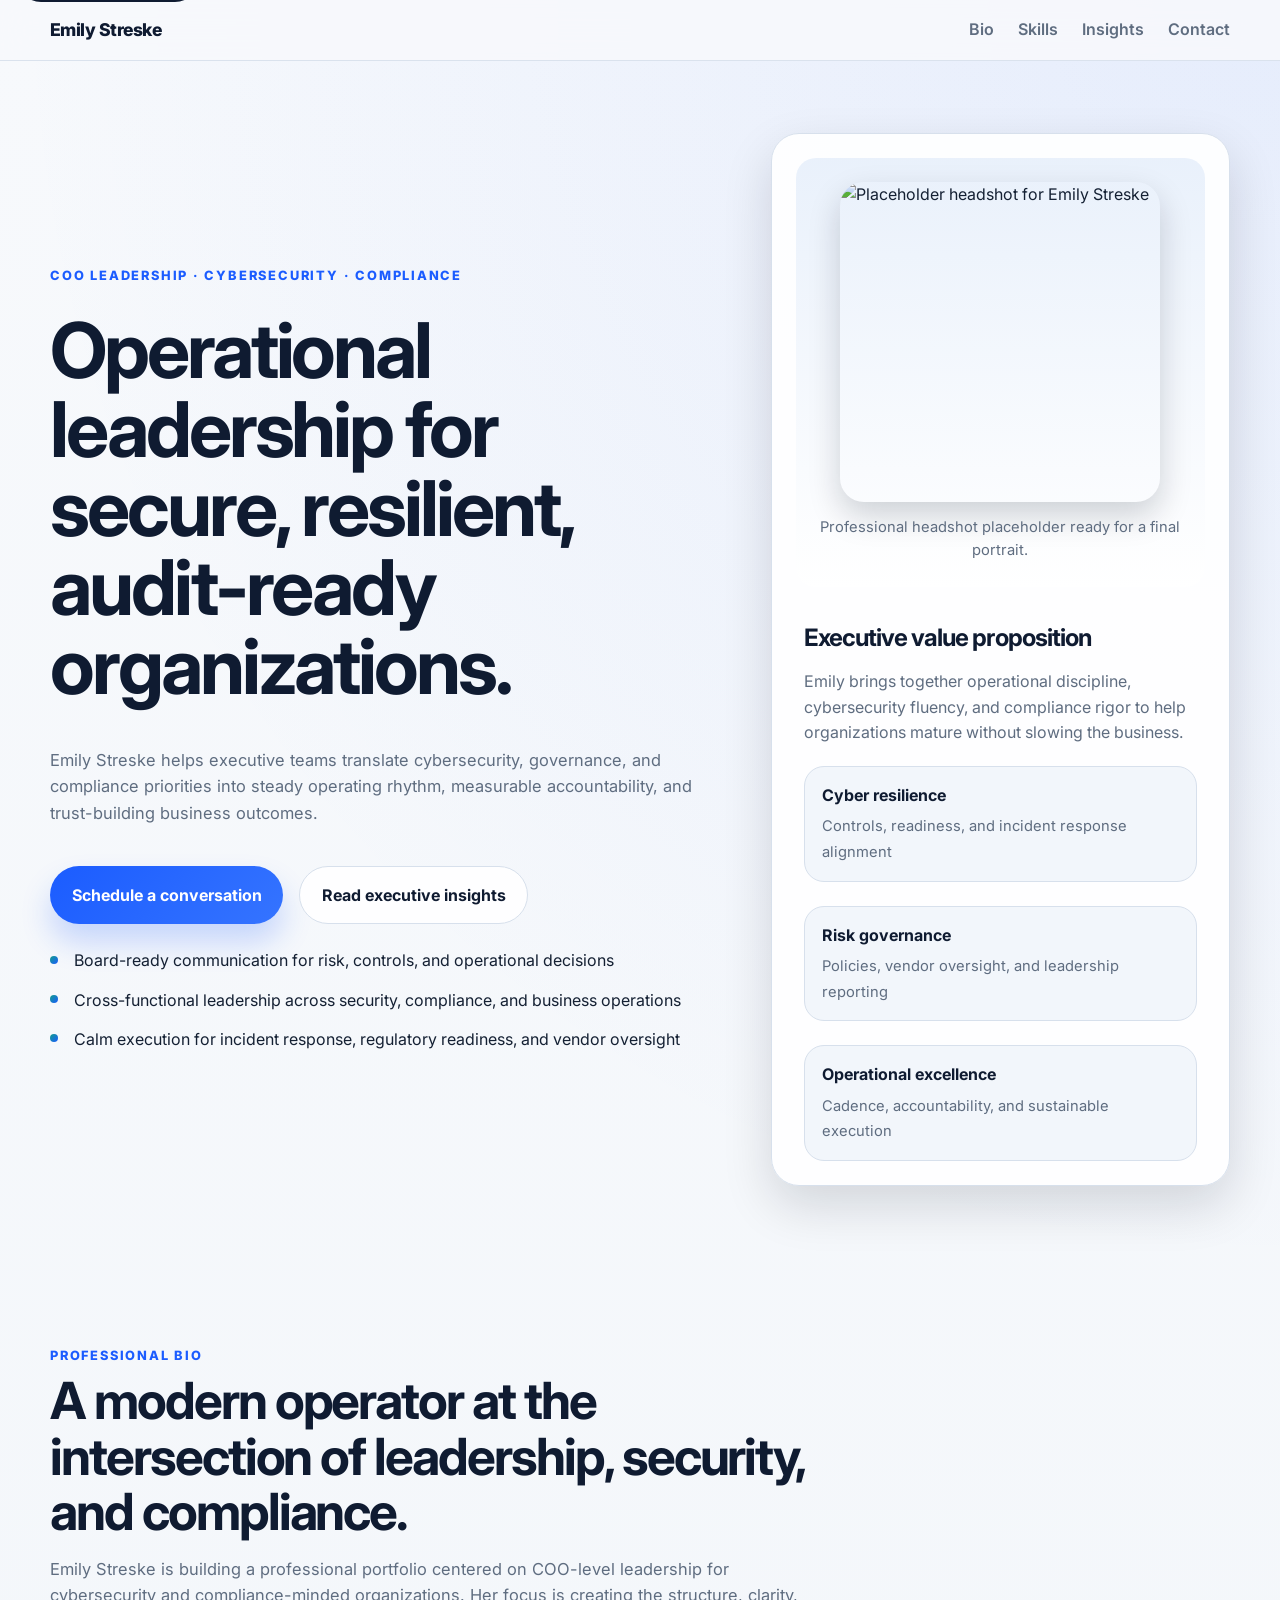
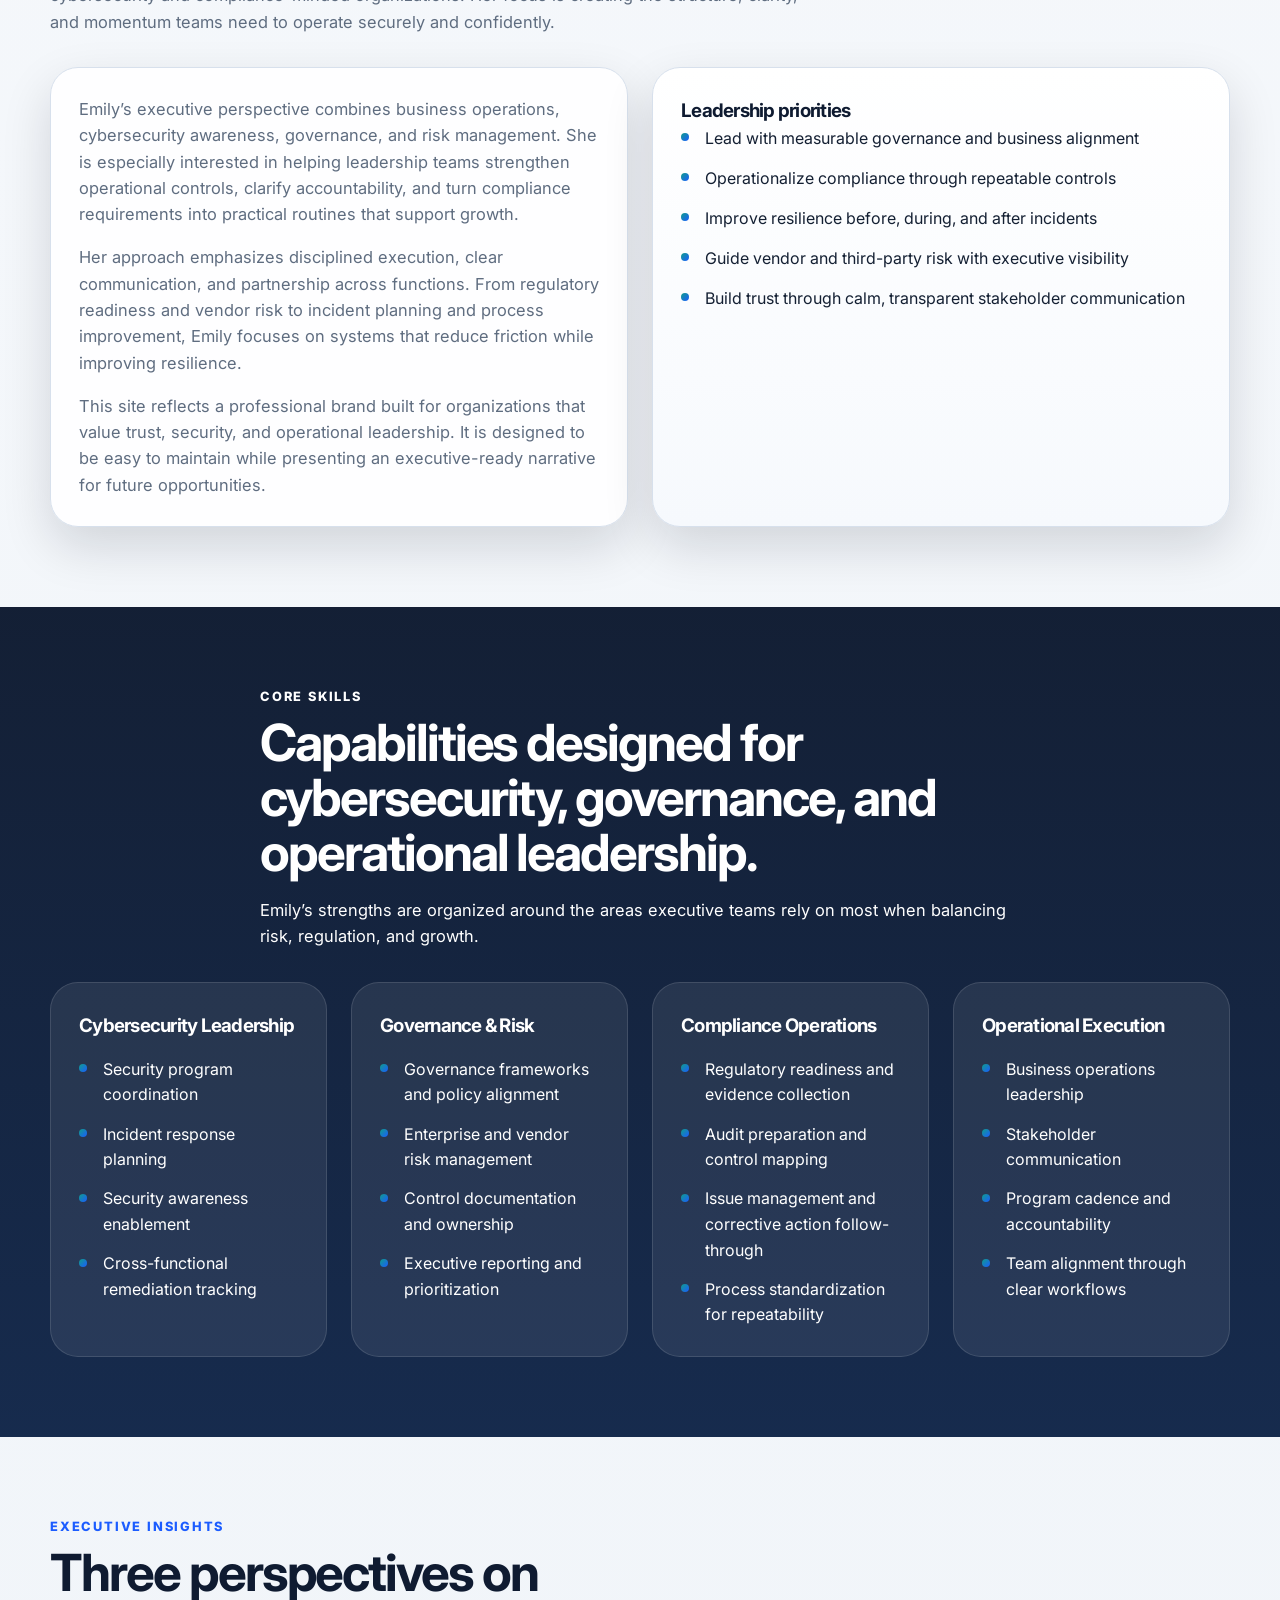
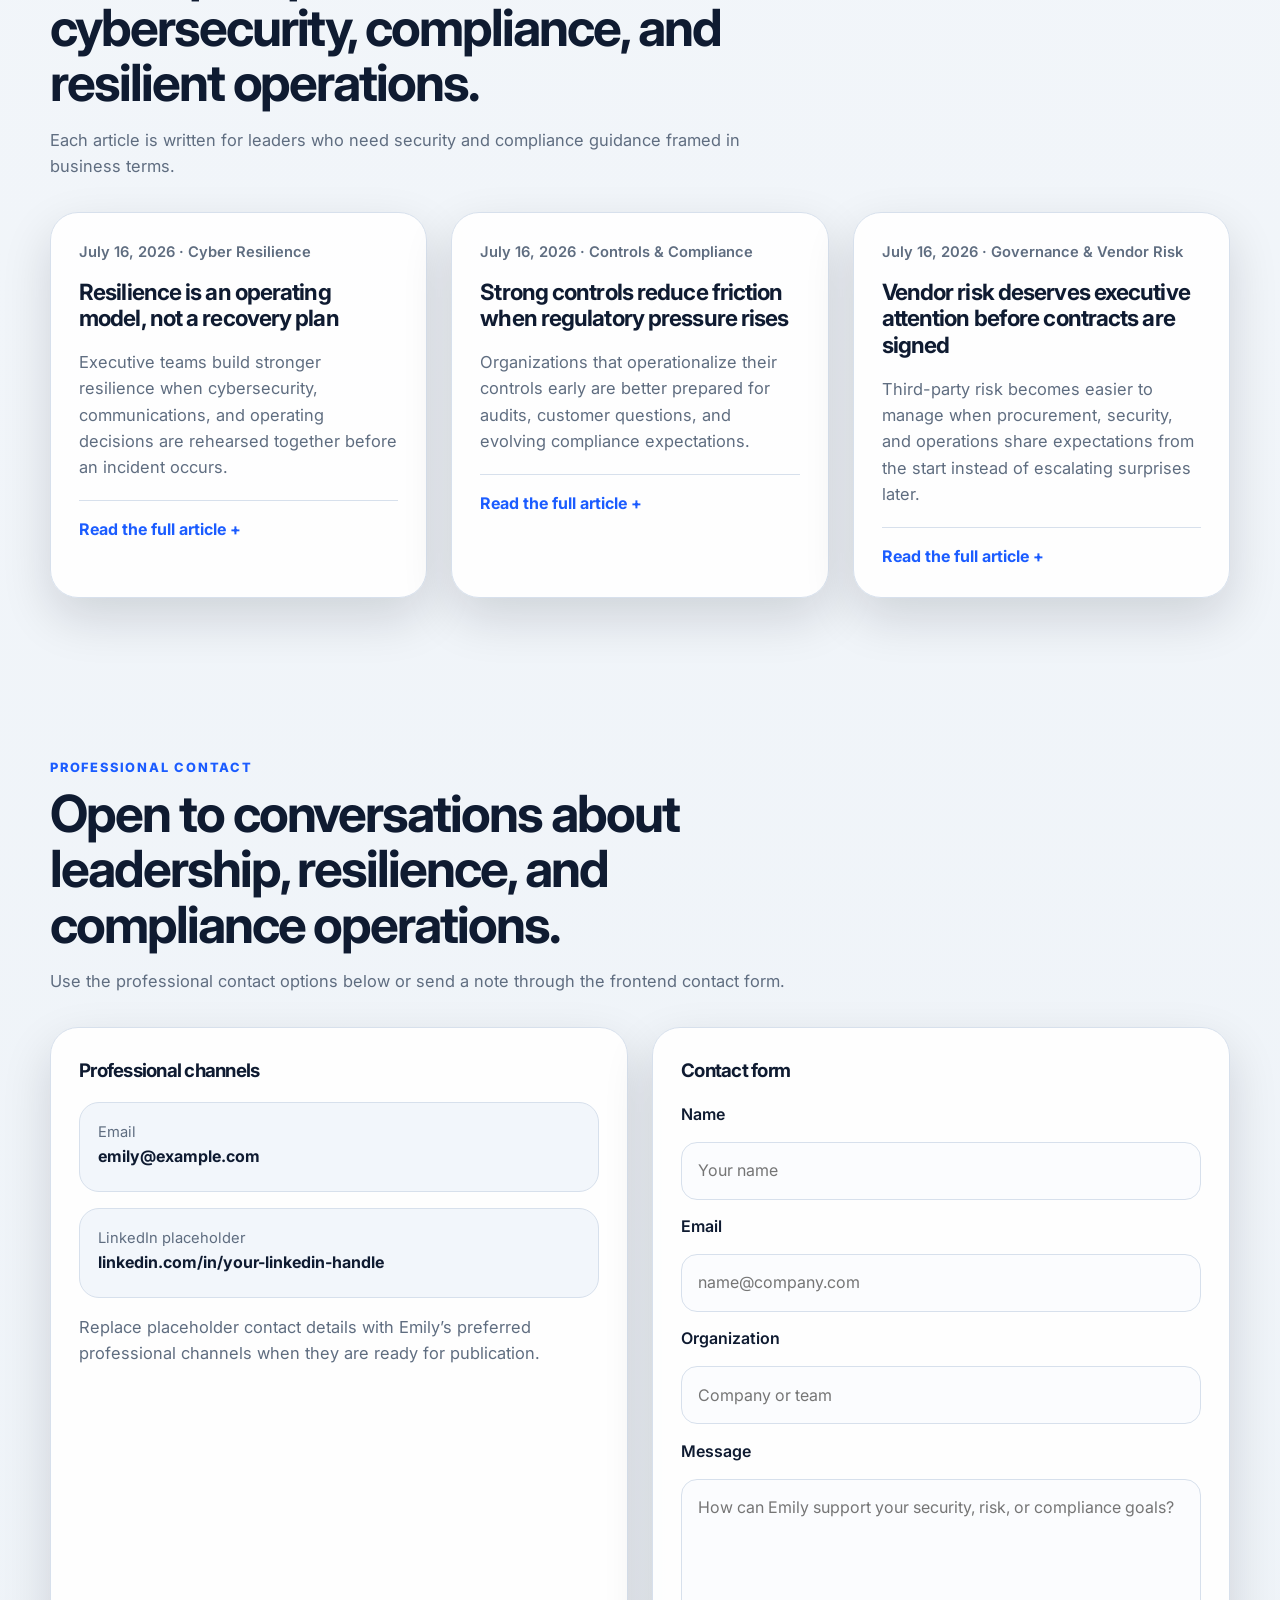
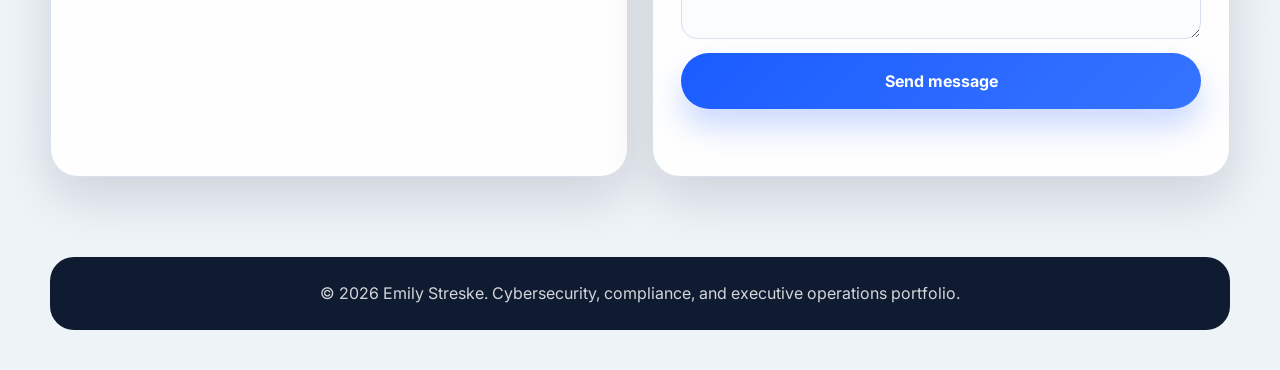
==== index.html @ 119cb60f "fix: clarify frontend-only contact form action" ====
<!DOCTYPE html>
<html lang="en">
<head>
  <meta charset="UTF-8" />
  <meta name="viewport" content="width=device-width, initial-scale=1.0" />
  <title>Emily Streske | COO Cybersecurity & Compliance Portfolio</title>
  <meta
    name="description"
    content="Professional portfolio for Emily Streske, a cybersecurity and compliance operations leader focused on governance, risk, resilience, and executive execution."
  />
  <link rel="preconnect" href="https://fonts.googleapis.com" />
  <link rel="preconnect" href="https://fonts.gstatic.com" crossorigin />
  <link
    href="https://fonts.googleapis.com/css2?family=Inter:wght@400;500;600;700;800&display=swap"
    rel="stylesheet"
  />
  <link rel="stylesheet" href="styles.css" />
</head>
<body>
  <a class="skip-link" href="#main-content">Skip to main content</a>

  <header class="site-header">
    <nav class="navbar" aria-label="Primary">
      <a class="logo" href="#home">Emily Streske</a>

      <button
        class="menu-toggle"
        id="menuToggle"
        type="button"
        aria-expanded="false"
        aria-controls="navLinks"
        aria-label="Open navigation menu"
      >
        <span></span>
        <span></span>
        <span></span>
      </button>

      <ul class="nav-links" id="navLinks">
        <li><a href="#about">Bio</a></li>
        <li><a href="#skills">Skills</a></li>
        <li><a href="#blog">Insights</a></li>
        <li><a href="#contact">Contact</a></li>
      </ul>
    </nav>
  </header>

  <main id="main-content">
    <section class="hero section" id="home">
      <div class="hero-copy">
        <p class="eyebrow">COO Leadership · Cybersecurity · Compliance</p>
        <h1>Operational leadership for secure, resilient, audit-ready organizations.</h1>
        <p class="hero-text">
          Emily Streske helps executive teams translate cybersecurity, governance, and compliance
          priorities into steady operating rhythm, measurable accountability, and trust-building
          business outcomes.
        </p>

        <div class="hero-actions">
          <a class="btn primary" href="#contact">Schedule a conversation</a>
          <a class="btn secondary" href="#blog">Read executive insights</a>
        </div>

        <ul class="hero-points" aria-label="Executive focus areas">
          <li>Board-ready communication for risk, controls, and operational decisions</li>
          <li>Cross-functional leadership across security, compliance, and business operations</li>
          <li>Calm execution for incident response, regulatory readiness, and vendor oversight</li>
        </ul>
      </div>

      <aside class="hero-panel" aria-label="Executive profile">
        <div class="headshot-shell">
          <img
            class="headshot-image"
            src="assets/emily-headshot-placeholder.svg"
            alt="Placeholder headshot for Emily Streske"
            width="320"
            height="320"
          />
          <div
            class="headshot-fallback"
            role="img"
            aria-label="Placeholder headshot fallback for Emily Streske"
            hidden
          >
            <span>ES</span>
          </div>
          <p class="image-caption">Professional headshot placeholder ready for a final portrait.</p>
        </div>

        <div class="executive-card">
          <h2>Executive value proposition</h2>
          <p>
            Emily brings together operational discipline, cybersecurity fluency, and compliance
            rigor to help organizations mature without slowing the business.
          </p>
          <div class="metric-grid">
            <div class="metric-card">
              <strong>Cyber resilience</strong>
              <span>Controls, readiness, and incident response alignment</span>
            </div>
            <div class="metric-card">
              <strong>Risk governance</strong>
              <span>Policies, vendor oversight, and leadership reporting</span>
            </div>
            <div class="metric-card">
              <strong>Operational excellence</strong>
              <span>Cadence, accountability, and sustainable execution</span>
            </div>
          </div>
        </div>
      </aside>
    </section>

    <section class="section" id="about">
      <div class="section-heading">
        <p class="eyebrow">Professional Bio</p>
        <h2>A modern operator at the intersection of leadership, security, and compliance.</h2>
        <p class="section-intro">
          Emily Streske is building a professional portfolio centered on COO-level leadership for
          cybersecurity and compliance-minded organizations. Her focus is creating the structure,
          clarity, and momentum teams need to operate securely and confidently.
        </p>
      </div>

      <div class="about-grid">
        <article class="content-card">
          <p>
            Emily’s executive perspective combines business operations, cybersecurity awareness,
            governance, and risk management. She is especially interested in helping leadership
            teams strengthen operational controls, clarify accountability, and turn compliance
            requirements into practical routines that support growth.
          </p>
          <p>
            Her approach emphasizes disciplined execution, clear communication, and partnership
            across functions. From regulatory readiness and vendor risk to incident planning and
            process improvement, Emily focuses on systems that reduce friction while improving
            resilience.
          </p>
          <p>
            This site reflects a professional brand built for organizations that value trust,
            security, and operational leadership. It is designed to be easy to maintain while
            presenting an executive-ready narrative for future opportunities.
          </p>
        </article>

        <aside class="content-card emphasis-card">
          <h3>Leadership priorities</h3>
          <ul class="check-list">
            <li>Lead with measurable governance and business alignment</li>
            <li>Operationalize compliance through repeatable controls</li>
            <li>Improve resilience before, during, and after incidents</li>
            <li>Guide vendor and third-party risk with executive visibility</li>
            <li>Build trust through calm, transparent stakeholder communication</li>
          </ul>
        </aside>
      </div>
    </section>

    <section class="section section-accent" id="skills">
      <div class="section-heading">
        <p class="eyebrow">Core Skills</p>
        <h2>Capabilities designed for cybersecurity, governance, and operational leadership.</h2>
        <p class="section-intro">
          Emily’s strengths are organized around the areas executive teams rely on most when
          balancing risk, regulation, and growth.
        </p>
      </div>

      <div class="skills-grid">
        <article class="skill-card">
          <h3>Cybersecurity Leadership</h3>
          <ul class="skill-list">
            <li>Security program coordination</li>
            <li>Incident response planning</li>
            <li>Security awareness enablement</li>
            <li>Cross-functional remediation tracking</li>
          </ul>
        </article>

        <article class="skill-card">
          <h3>Governance & Risk</h3>
          <ul class="skill-list">
            <li>Governance frameworks and policy alignment</li>
            <li>Enterprise and vendor risk management</li>
            <li>Control documentation and ownership</li>
            <li>Executive reporting and prioritization</li>
          </ul>
        </article>

        <article class="skill-card">
          <h3>Compliance Operations</h3>
          <ul class="skill-list">
            <li>Regulatory readiness and evidence collection</li>
            <li>Audit preparation and control mapping</li>
            <li>Issue management and corrective action follow-through</li>
            <li>Process standardization for repeatability</li>
          </ul>
        </article>

        <article class="skill-card">
          <h3>Operational Execution</h3>
          <ul class="skill-list">
            <li>Business operations leadership</li>
            <li>Stakeholder communication</li>
            <li>Program cadence and accountability</li>
            <li>Team alignment through clear workflows</li>
          </ul>
        </article>
      </div>
    </section>

    <section class="section" id="blog">
      <div class="section-heading">
        <p class="eyebrow">Executive Insights</p>
        <h2>Three perspectives on cybersecurity, compliance, and resilient operations.</h2>
        <p class="section-intro">
          Each article is written for leaders who need security and compliance guidance framed in
          business terms.
        </p>
      </div>

      <div class="blog-grid">
        <article class="blog-card">
          <p class="post-meta">July 16, 2026 · Cyber Resilience</p>
          <h3>Resilience is an operating model, not a recovery plan</h3>
          <p class="post-summary">
            Executive teams build stronger resilience when cybersecurity, communications, and
            operating decisions are rehearsed together before an incident occurs.
          </p>
          <details class="post-details">
            <summary>Read the full article</summary>
            <div class="post-body">
              <p>
                Many organizations still define resilience only by what happens after an event.
                In practice, resilience starts much earlier. It shows up in how teams escalate
                risk, document responsibilities, and decide which services matter most when time
                and attention are limited.
              </p>
              <p>
                A COO perspective is valuable because recovery is rarely just a technology issue.
                It touches customer commitments, leadership messaging, legal review, vendor
                dependencies, and the pace at which teams can make confident decisions. When those
                muscles are exercised in advance, organizations recover with less confusion.
              </p>
              <p>
                Mature resilience programs connect incident response planning with business
                continuity, tabletop exercises, and executive reporting. The result is a more
                stable organization that can protect trust even when circumstances change quickly.
              </p>
            </div>
          </details>
        </article>

        <article class="blog-card">
          <p class="post-meta">July 16, 2026 · Controls & Compliance</p>
          <h3>Strong controls reduce friction when regulatory pressure rises</h3>
          <p class="post-summary">
            Organizations that operationalize their controls early are better prepared for audits,
            customer questions, and evolving compliance expectations.
          </p>
          <details class="post-details">
            <summary>Read the full article</summary>
            <div class="post-body">
              <p>
                Compliance programs become expensive when they depend on last-minute evidence
                requests and manual follow-up. By contrast, well-run organizations define control
                owners, collection routines, and review cadence long before external scrutiny
                arrives.
              </p>
              <p>
                This matters because regulatory readiness is not just about passing an assessment.
                It is about showing that secure behavior is embedded in daily operations. When
                leaders can quickly explain how policies connect to real workflows, confidence goes
                up across customers, auditors, and internal teams.
              </p>
              <p>
                Effective control environments also create operational leverage. Teams spend less
                time chasing artifacts and more time improving the program, closing gaps, and
                aligning security work with business priorities.
              </p>
            </div>
          </details>
        </article>

        <article class="blog-card">
          <p class="post-meta">July 16, 2026 · Governance & Vendor Risk</p>
          <h3>Vendor risk deserves executive attention before contracts are signed</h3>
          <p class="post-summary">
            Third-party risk becomes easier to manage when procurement, security, and operations
            share expectations from the start instead of escalating surprises later.
          </p>
          <details class="post-details">
            <summary>Read the full article</summary>
            <div class="post-body">
              <p>
                Third-party relationships can accelerate growth, but they also extend an
                organization’s risk surface. Data handling, service resilience, privileged access,
                and compliance obligations all travel through vendor decisions that may seem purely
                commercial at first.
              </p>
              <p>
                Executive leaders can improve outcomes by building a lightweight but consistent
                intake process. Security review, contract expectations, and contingency planning
                should happen early enough to influence decisions rather than delay launches after
                the fact.
              </p>
              <p>
                When vendor governance is framed as business enablement, not bureaucracy, teams are
                more likely to adopt it. That creates fewer downstream surprises and stronger trust
                in the organization’s operating discipline.
              </p>
            </div>
          </details>
        </article>
      </div>
    </section>

    <section class="section" id="contact">
      <div class="section-heading">
        <p class="eyebrow">Professional Contact</p>
        <h2>Open to conversations about leadership, resilience, and compliance operations.</h2>
        <p class="section-intro">
          Use the professional contact options below or send a note through the frontend contact
          form.
        </p>
      </div>

      <div class="contact-grid">
        <article class="content-card contact-card">
          <h3>Professional channels</h3>
          <div class="contact-links">
            <a href="mailto:emily@example.com">
              <span>Email</span>
              <strong>emily@example.com</strong>
            </a>
            <a href="https://www.linkedin.com/" target="_blank" rel="noopener noreferrer">
              <span>LinkedIn placeholder</span>
              <strong>linkedin.com/in/your-linkedin-handle</strong>
            </a>
          </div>
          <p class="contact-note">
            Replace placeholder contact details with Emily’s preferred professional channels when
            they are ready for publication.
          </p>
        </article>

        <article class="content-card contact-card">
          <h3>Contact form</h3>
          <form class="contact-form" id="contactForm" action="" method="post">
            <label for="name">Name</label>
            <input id="name" name="name" type="text" autocomplete="name" placeholder="Your name" />

            <label for="email">Email</label>
            <input
              id="email"
              name="email"
              type="email"
              autocomplete="email"
              placeholder="name@company.com"
            />

            <label for="organization">Organization</label>
            <input
              id="organization"
              name="organization"
              type="text"
              autocomplete="organization"
              placeholder="Company or team"
            />

            <label for="message">Message</label>
            <textarea
              id="message"
              name="message"
              rows="5"
              placeholder="How can Emily support your security, risk, or compliance goals?"
            ></textarea>

            <button class="btn primary" type="submit">Send message</button>
            <p class="form-status" id="formStatus" role="status" aria-live="polite"></p>
          </form>
        </article>
      </div>
    </section>
  </main>

  <footer class="footer">
    <p>© 2026 Emily Streske. Cybersecurity, compliance, and executive operations portfolio.</p>
  </footer>

  <script src="script.js"></script>
</body>
</html>
---- styles.css ----
:root {
  --bg: #08111f;
  --bg-alt: #0f1b31;
  --surface: #ffffff;
  --surface-soft: #f2f6fb;
  --surface-accent: #e8f0fb;
  --text: #142033;
  --muted: #5f6d80;
  --heading: #0f1b31;
  --primary: #1b5cff;
  --primary-dark: #143fb3;
  --accent: #0f9d8b;
  --border: #d7e0ec;
  --shadow: 0 20px 50px rgba(8, 17, 31, 0.14);
  --radius-lg: 28px;
  --radius-md: 20px;
  --radius-sm: 14px;
  --max-width: 1180px;
}

* {
  box-sizing: border-box;
}

html {
  scroll-behavior: smooth;
}

body {
  margin: 0;
  font-family: 'Inter', Arial, sans-serif;
  color: var(--text);
  background:
    radial-gradient(circle at top right, rgba(27, 92, 255, 0.08), transparent 24%),
    linear-gradient(180deg, #f7f9fc 0%, #eef3f8 100%);
  line-height: 1.6;
}

img {
  display: block;
  max-width: 100%;
}

a {
  color: inherit;
  text-decoration: none;
}

button,
input,
textarea {
  font: inherit;
}

.skip-link {
  position: absolute;
  left: 1rem;
  top: -3rem;
  padding: 0.75rem 1rem;
  background: var(--heading);
  color: #fff;
  border-radius: 999px;
  z-index: 1000;
}

.skip-link:focus {
  top: 1rem;
}

.site-header {
  position: sticky;
  top: 0;
  z-index: 100;
  backdrop-filter: blur(16px);
  background: rgba(247, 249, 252, 0.88);
  border-bottom: 1px solid rgba(215, 224, 236, 0.9);
}

.navbar,
.section,
.footer {
  width: min(calc(100% - 2rem), var(--max-width));
  margin: 0 auto;
}

.navbar {
  display: flex;
  align-items: center;
  justify-content: space-between;
  gap: 1.5rem;
  padding: 1rem 0;
  position: relative;
}

.logo {
  color: var(--heading);
  font-size: 1.1rem;
  font-weight: 800;
  letter-spacing: -0.03em;
}

.nav-links {
  display: flex;
  align-items: center;
  gap: 1.5rem;
  list-style: none;
  margin: 0;
  padding: 0;
}

.nav-links a {
  color: var(--muted);
  font-weight: 600;
}

.nav-links a:hover,
.nav-links a:focus-visible,
.logo:hover,
.logo:focus-visible {
  color: var(--primary);
}

.menu-toggle {
  display: none;
  align-items: center;
  justify-content: center;
  flex-direction: column;
  gap: 0.25rem;
  width: 3rem;
  height: 3rem;
  padding: 0;
  border: 1px solid var(--border);
  border-radius: 16px;
  background: var(--surface);
  cursor: pointer;
}

.menu-toggle span {
  display: block;
  width: 1.2rem;
  height: 2px;
  background: var(--heading);
  border-radius: 999px;
}

.section {
  padding: 5rem 0;
}

.hero {
  display: grid;
  grid-template-columns: minmax(0, 1.2fr) minmax(320px, 0.8fr);
  gap: 2rem;
  align-items: center;
  padding-top: 4.5rem;
}

.hero-copy,
.hero-panel {
  display: grid;
  gap: 1.5rem;
}

.eyebrow {
  margin: 0;
  color: var(--primary);
  text-transform: uppercase;
  letter-spacing: 0.14em;
  font-size: 0.8rem;
  font-weight: 800;
}

h1,
h2,
h3 {
  margin: 0;
  color: var(--heading);
  letter-spacing: -0.04em;
}

h1 {
  font-size: clamp(2.7rem, 6vw, 5rem);
  line-height: 1.03;
}

.hero-text,
.section-intro,
.content-card p,
.post-summary,
.post-body p,
.contact-note {
  color: var(--muted);
  font-size: 1.03rem;
}

.hero-actions {
  display: flex;
  flex-wrap: wrap;
  gap: 1rem;
}

.btn {
  display: inline-flex;
  align-items: center;
  justify-content: center;
  min-height: 3.25rem;
  padding: 0.95rem 1.35rem;
  border: 0;
  border-radius: 999px;
  font-weight: 700;
  cursor: pointer;
  transition: transform 0.2s ease, box-shadow 0.2s ease, background 0.2s ease;
}

.btn:hover,
.btn:focus-visible {
  transform: translateY(-2px);
}

.btn.primary {
  color: #fff;
  background: linear-gradient(135deg, var(--primary), #3574ff);
  box-shadow: 0 18px 30px rgba(27, 92, 255, 0.22);
}

.btn.primary:hover,
.btn.primary:focus-visible {
  background: linear-gradient(135deg, var(--primary-dark), var(--primary));
}

.btn.secondary {
  background: rgba(255, 255, 255, 0.92);
  color: var(--heading);
  border: 1px solid var(--border);
}

.hero-points,
.check-list,
.skill-list {
  margin: 0;
  padding: 0;
  list-style: none;
}

.hero-points {
  display: grid;
  gap: 0.85rem;
}

.hero-points li,
.check-list li,
.skill-list li {
  position: relative;
  padding-left: 1.5rem;
}

.hero-points li::before,
.check-list li::before,
.skill-list li::before {
  content: '';
  position: absolute;
  left: 0;
  top: 0.72rem;
  width: 0.5rem;
  height: 0.5rem;
  border-radius: 999px;
  background: linear-gradient(135deg, var(--accent), var(--primary));
  transform: translateY(-50%);
}

.hero-panel,
.content-card,
.skill-card,
.blog-card {
  background: rgba(255, 255, 255, 0.92);
  border: 1px solid var(--border);
  border-radius: var(--radius-lg);
  box-shadow: var(--shadow);
}

.hero-panel {
  padding: 1.5rem;
}

.headshot-shell {
  display: grid;
  justify-items: center;
  gap: 0.85rem;
  padding: 1.5rem;
  border-radius: calc(var(--radius-lg) - 8px);
  background: linear-gradient(180deg, rgba(232, 240, 251, 0.95), rgba(255, 255, 255, 0.95));
}

.headshot-image,
.headshot-fallback {
  width: min(100%, 320px);
  aspect-ratio: 1;
  border-radius: 24px;
  object-fit: cover;
  box-shadow: 0 14px 32px rgba(8, 17, 31, 0.18);
}

.headshot-fallback {
  display: grid;
  place-items: center;
  color: #fff;
  background: linear-gradient(135deg, var(--heading), var(--primary));
}

.headshot-fallback[hidden] {
  display: none;
}

.headshot-fallback span {
  font-size: 5rem;
  font-weight: 800;
}

.image-caption {
  margin: 0;
  color: var(--muted);
  font-size: 0.92rem;
  text-align: center;
}

.executive-card {
  padding: 0.5rem 0.5rem 0;
}

.executive-card p {
  margin: 0.75rem 0 0;
  color: var(--muted);
}

.metric-grid,
.about-grid,
.skills-grid,
.blog-grid,
.contact-grid {
  display: grid;
  gap: 1.5rem;
}

.metric-grid {
  margin-top: 1.25rem;
}

.metric-card {
  padding: 1rem 1.1rem;
  background: var(--surface-soft);
  border: 1px solid var(--border);
  border-radius: var(--radius-md);
}

.metric-card strong,
.contact-links strong {
  display: block;
  color: var(--heading);
  margin-bottom: 0.3rem;
}

.metric-card span,
.contact-links span,
.post-meta {
  color: var(--muted);
  font-size: 0.92rem;
}

.section-heading {
  max-width: 760px;
  margin-bottom: 2rem;
}

.section-heading h2 {
  font-size: clamp(2rem, 4vw, 3.2rem);
  line-height: 1.08;
  margin: 0.45rem 0 1rem;
}

.about-grid,
.contact-grid {
  grid-template-columns: repeat(2, minmax(0, 1fr));
}

.content-card,
.skill-card,
.blog-card {
  padding: 1.75rem;
}

.content-card p:first-child {
  margin-top: 0;
}

.content-card p:last-child {
  margin-bottom: 0;
}

.emphasis-card {
  background: linear-gradient(180deg, #ffffff, #f6f9fd);
}

.check-list {
  display: grid;
  gap: 0.9rem;
}

.section-accent {
  width: 100%;
  background: linear-gradient(180deg, rgba(15, 27, 49, 0.98), rgba(18, 39, 74, 0.98));
  color: #fff;
}

.section-accent .section-heading,
.section-accent .section-heading h2,
.section-accent .section-intro,
.section-accent .eyebrow,
.section-accent .skill-card h3,
.section-accent .skill-list li {
  color: inherit;
}

.section-accent .section-heading,
.section-accent .skills-grid {
  width: min(calc(100% - 2rem), var(--max-width));
  margin-left: auto;
  margin-right: auto;
}

.skills-grid {
  grid-template-columns: repeat(4, minmax(0, 1fr));
}

.skill-card {
  background: rgba(255, 255, 255, 0.08);
  border-color: rgba(255, 255, 255, 0.12);
  box-shadow: none;
}

.skill-card h3 {
  margin-bottom: 1rem;
}

.skill-list {
  display: grid;
  gap: 0.85rem;
}

.blog-grid {
  grid-template-columns: repeat(3, minmax(0, 1fr));
}

.post-meta {
  margin: 0 0 0.9rem;
  font-weight: 600;
}

.blog-card h3 {
  font-size: 1.4rem;
  line-height: 1.2;
  margin-bottom: 0.85rem;
}

.post-details {
  margin-top: 1.2rem;
  border-top: 1px solid var(--border);
  padding-top: 1rem;
}

.post-details summary {
  cursor: pointer;
  color: var(--primary);
  font-weight: 700;
  list-style: none;
}

.post-details summary::-webkit-details-marker {
  display: none;
}

.post-details summary::after {
  content: ' +';
}

.post-details[open] summary::after {
  content: ' −';
}

.post-body {
  margin-top: 1rem;
}

.post-body p + p {
  margin-top: 0.85rem;
}

.contact-card h3 {
  margin-bottom: 1rem;
}

.contact-links {
  display: grid;
  gap: 1rem;
}

.contact-links a {
  padding: 1rem 1.1rem;
  border: 1px solid var(--border);
  border-radius: var(--radius-md);
  background: var(--surface-soft);
}

.contact-links a:hover,
.contact-links a:focus-visible {
  border-color: rgba(27, 92, 255, 0.4);
  box-shadow: 0 12px 24px rgba(27, 92, 255, 0.08);
}

.contact-note {
  margin-top: 1rem;
}

.contact-form {
  display: grid;
  gap: 0.9rem;
}

.contact-form label {
  color: var(--heading);
  font-weight: 600;
}

.contact-form input,
.contact-form textarea {
  width: 100%;
  padding: 0.95rem 1rem;
  border: 1px solid var(--border);
  border-radius: 16px;
  background: #fbfcfe;
  color: var(--text);
}

.contact-form input:focus,
.contact-form textarea:focus,
.menu-toggle:focus-visible,
.btn:focus-visible,
.nav-links a:focus-visible,
.contact-links a:focus-visible,
.post-details summary:focus-visible {
  outline: 3px solid rgba(27, 92, 255, 0.25);
  outline-offset: 3px;
}

.form-status {
  min-height: 1.5rem;
  margin: 0;
  color: var(--accent);
  font-weight: 600;
}

.footer {
  padding: 0 0 2.5rem;
}

.footer p {
  margin: 0;
  padding: 1.5rem 1.75rem;
  border-radius: 24px;
  background: var(--heading);
  color: rgba(255, 255, 255, 0.82);
  text-align: center;
}

@media (max-width: 1080px) {
  .skills-grid,
  .blog-grid {
    grid-template-columns: repeat(2, minmax(0, 1fr));
  }
}

@media (max-width: 900px) {
  .hero,
  .about-grid,
  .contact-grid {
    grid-template-columns: 1fr;
  }

  .hero {
    padding-top: 3.5rem;
  }
}

@media (max-width: 720px) {
  .menu-toggle {
    display: inline-flex;
  }

  .nav-links {
    position: absolute;
    top: calc(100% + 0.75rem);
    right: 1rem;
    left: 1rem;
    display: none;
    flex-direction: column;
    align-items: flex-start;
    gap: 0.25rem;
    padding: 1rem;
    border: 1px solid var(--border);
    border-radius: 20px;
    background: rgba(255, 255, 255, 0.98);
    box-shadow: var(--shadow);
  }

  .nav-links.show {
    display: flex;
  }

  .skills-grid,
  .blog-grid {
    grid-template-columns: 1fr;
  }

  .section {
    padding: 4rem 0;
  }

  h1 {
    font-size: 2.7rem;
  }

  .hero-panel,
  .content-card,
  .skill-card,
  .blog-card {
    padding: 1.35rem;
  }
}
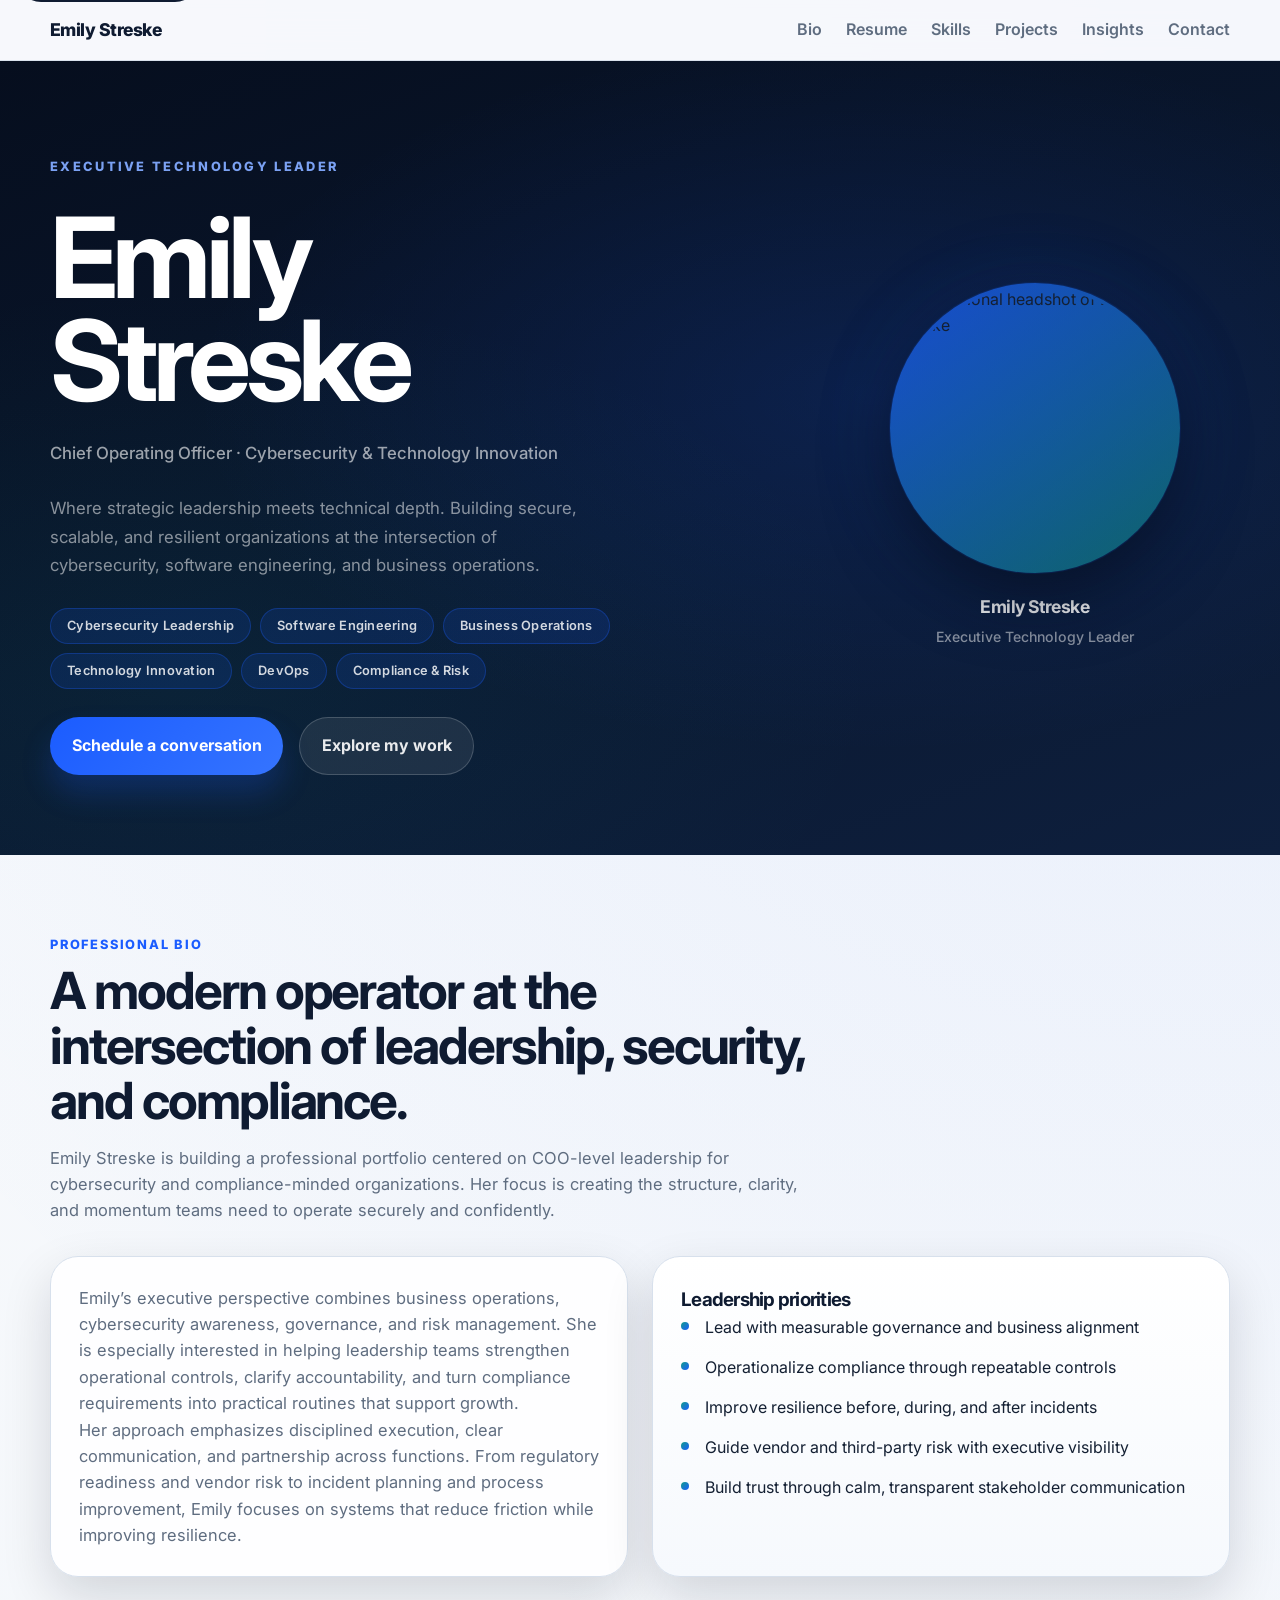
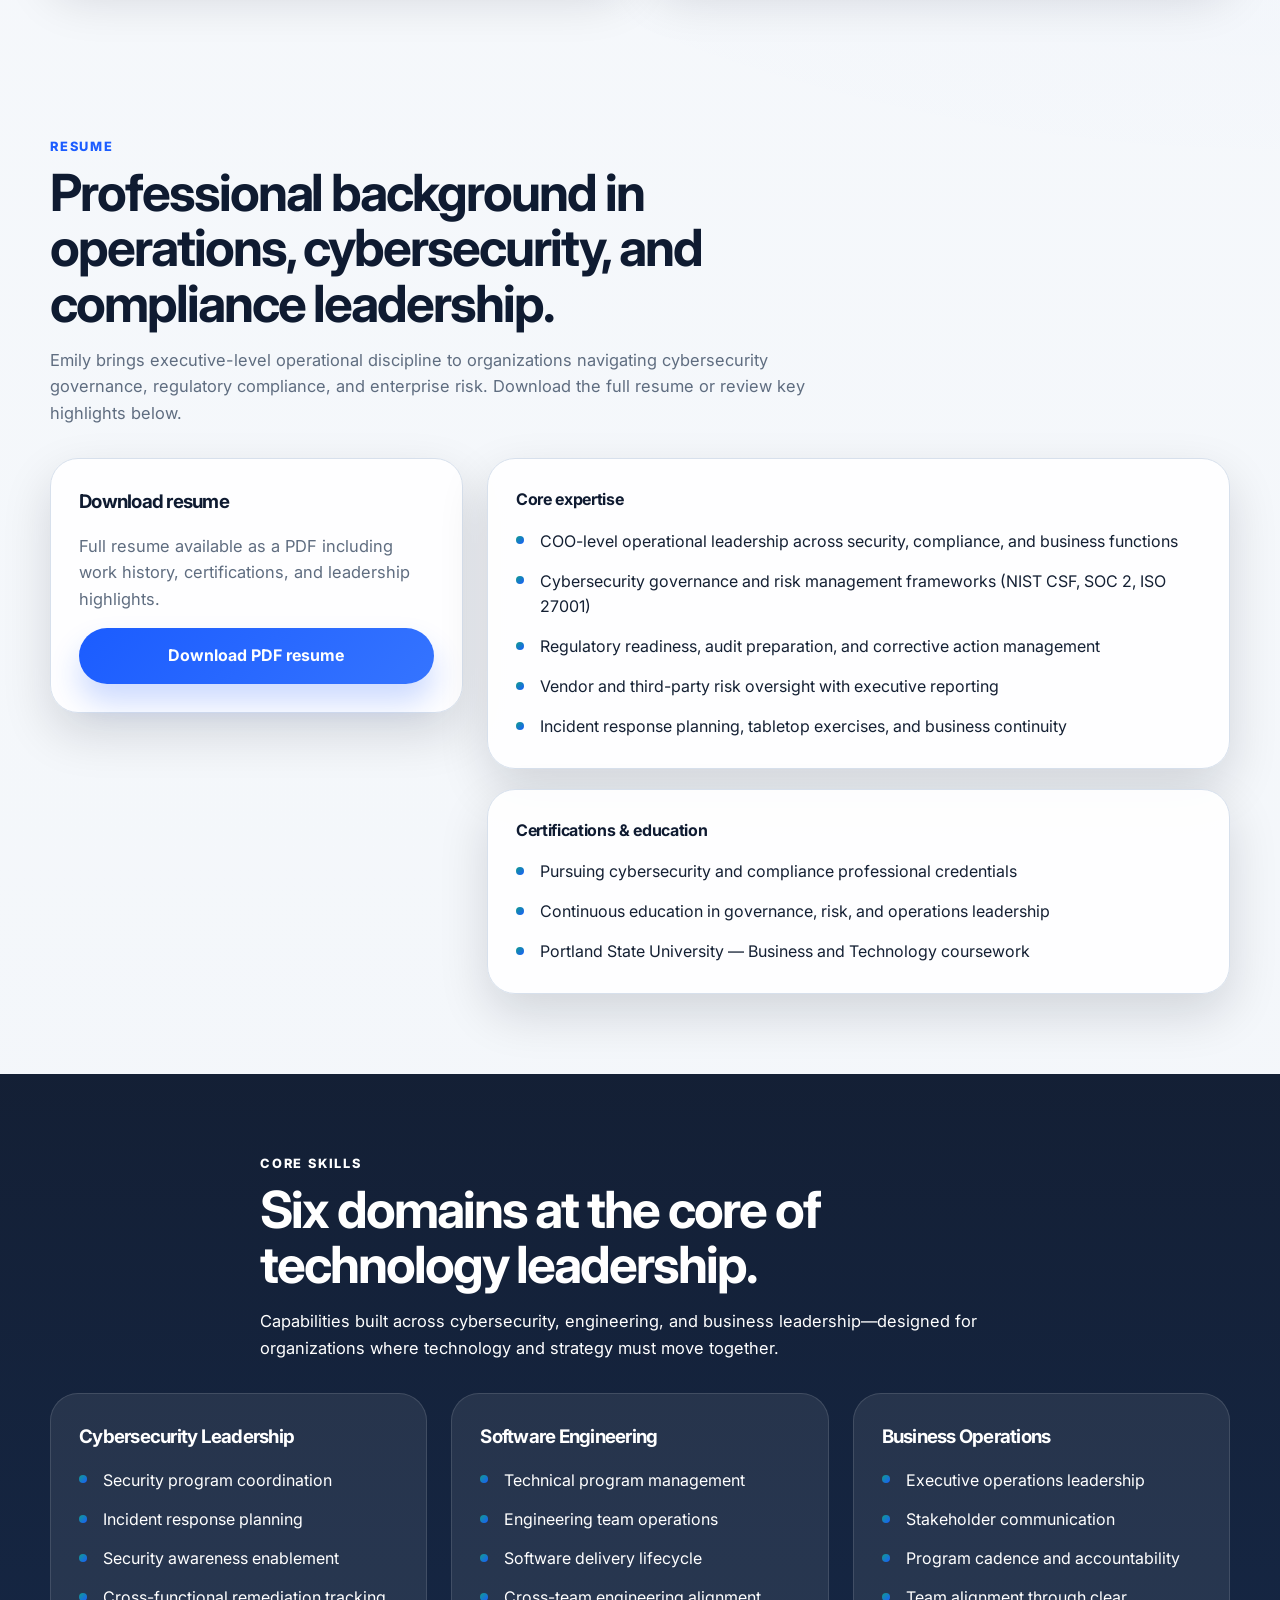
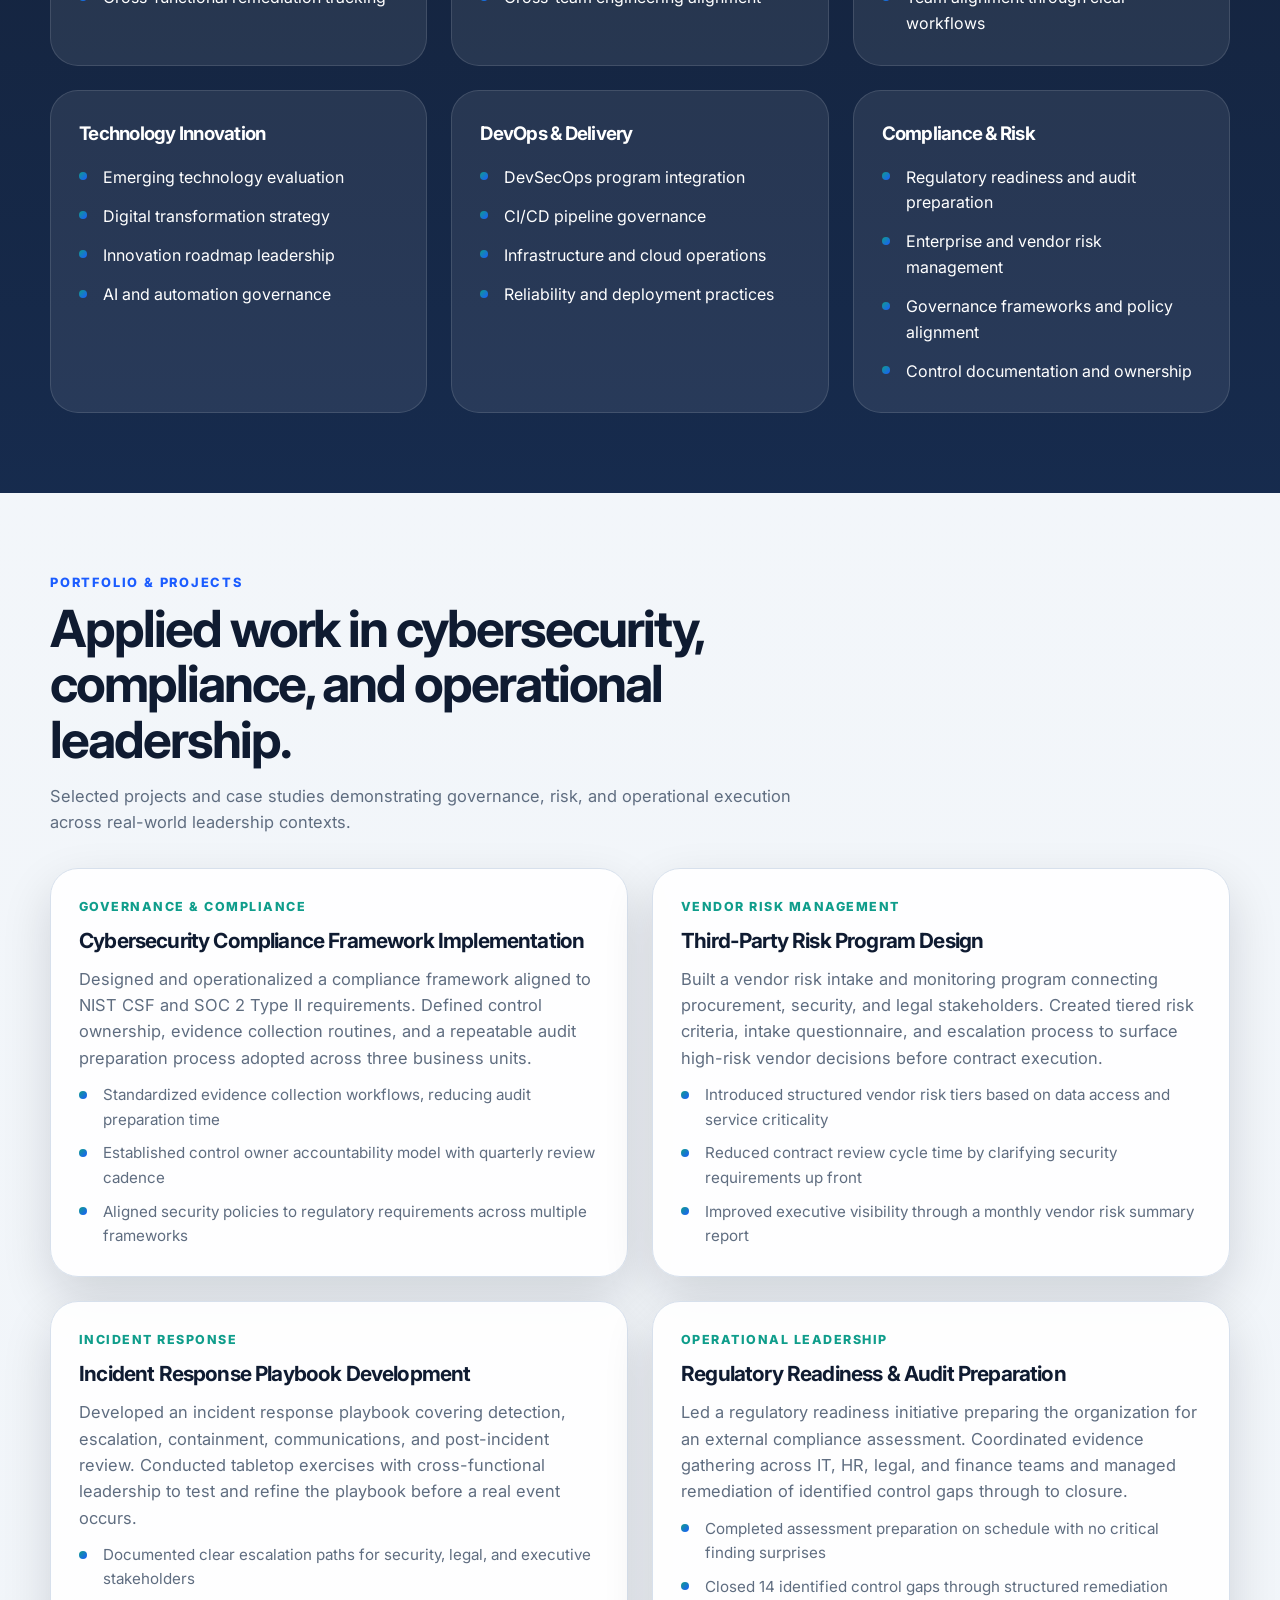
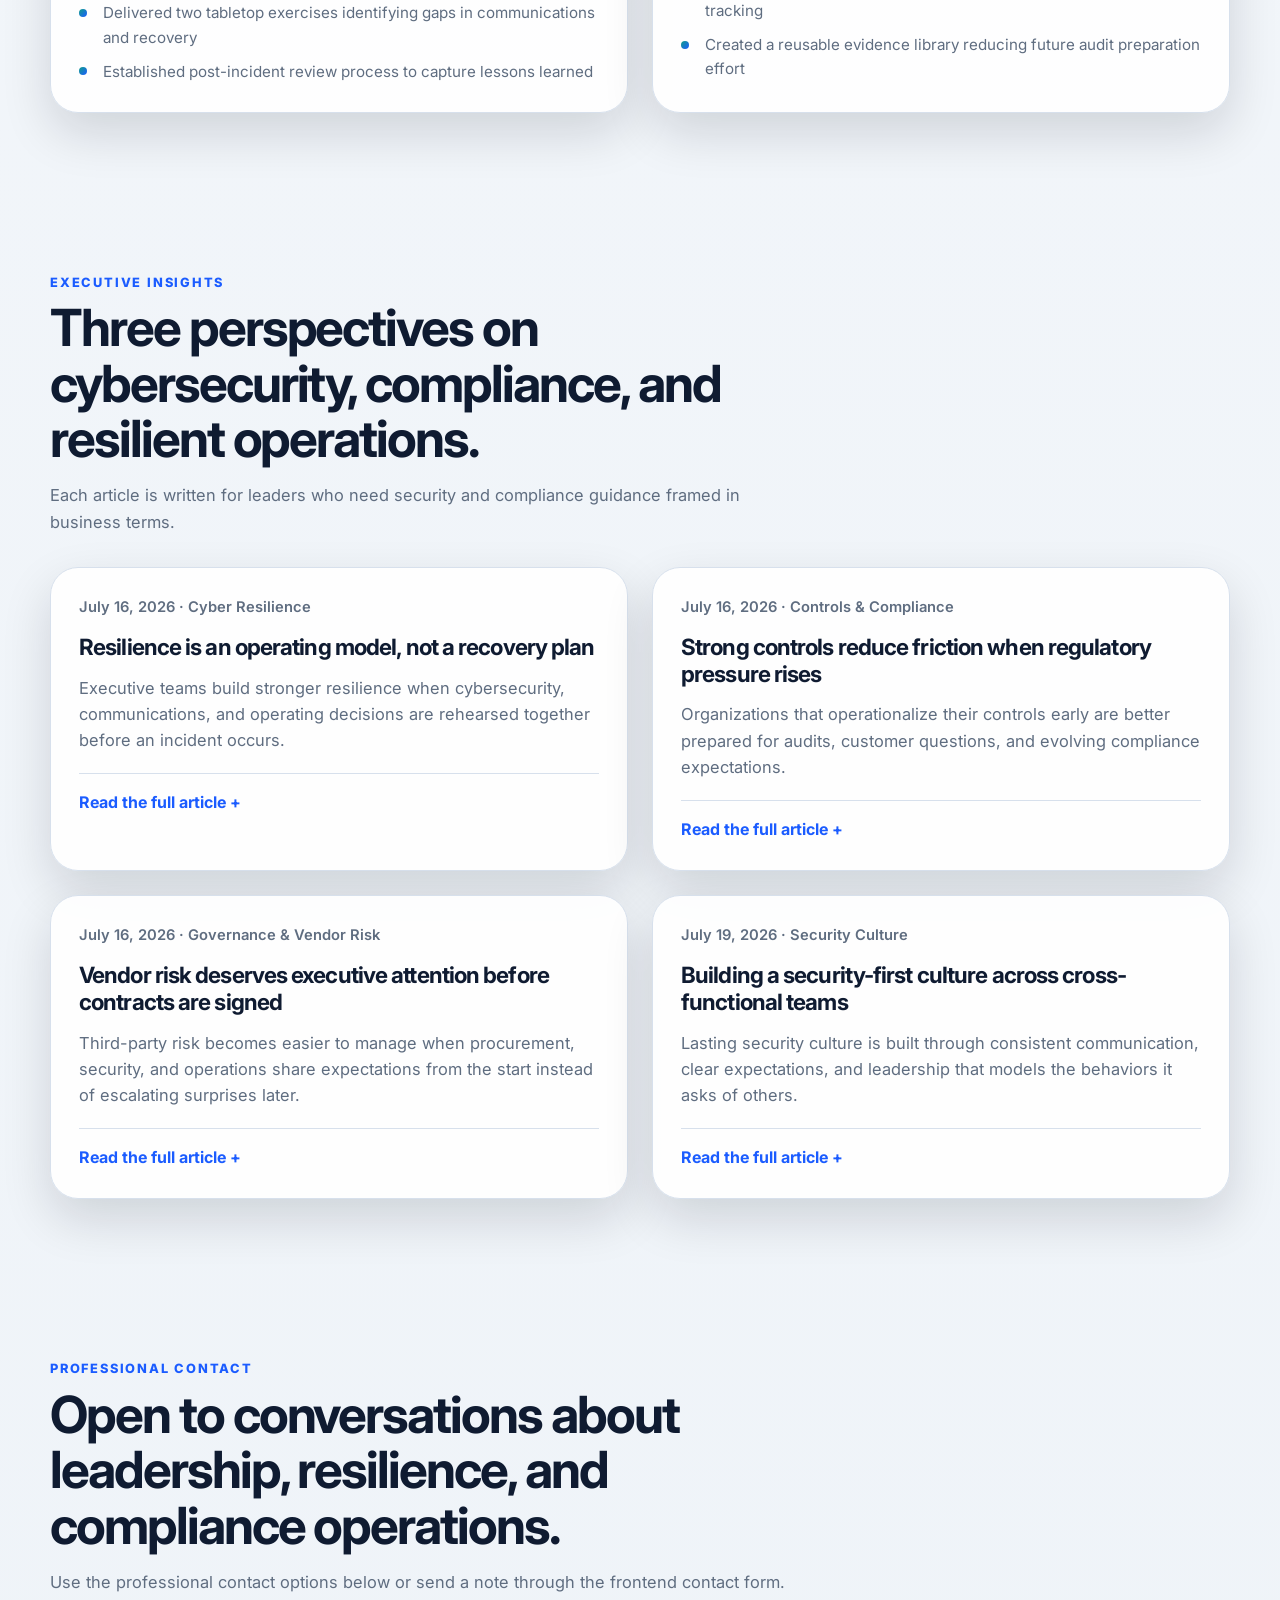
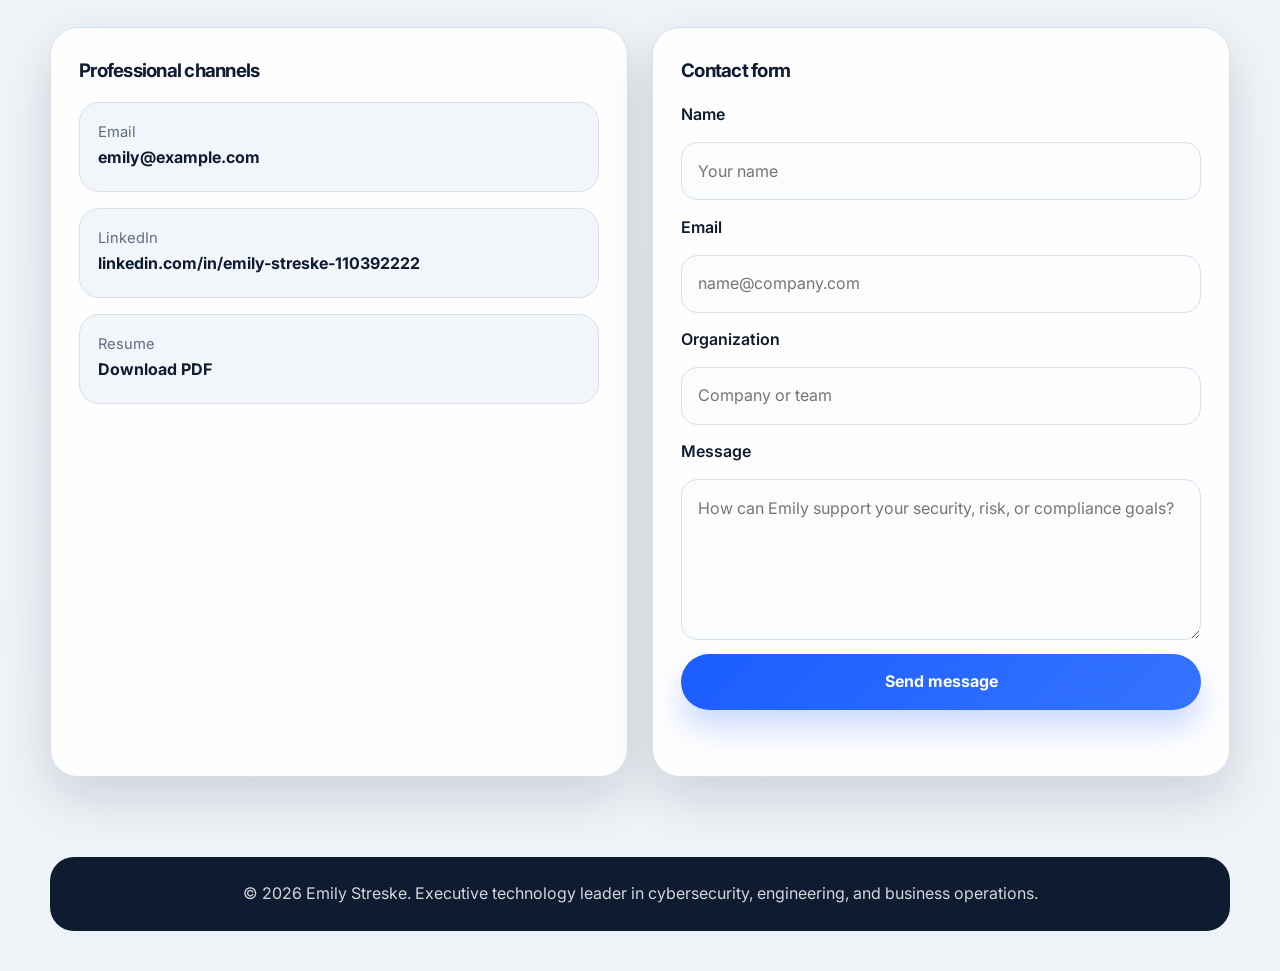
==== commit 073676d4: "Redesign homepage with dark executive hero, brand pillars, and 6-domain skills grid" ====
--- a/index.html
+++ b/index.html
@@ -3,11 +3,16 @@
 <head>
   <meta charset="UTF-8" />
   <meta name="viewport" content="width=device-width, initial-scale=1.0" />
-  <title>Emily Streske | COO Cybersecurity & Compliance Portfolio</title>
+  <title>Emily Streske | Executive Technology Leader · Cybersecurity, Engineering &amp; Business Operations</title>
   <meta
     name="description"
-    content="Professional portfolio for Emily Streske, a cybersecurity and compliance operations leader focused on governance, risk, resilience, and executive execution."
+    content="Emily Streske is an executive technology leader specializing in cybersecurity, software engineering, business operations, technology innovation, DevOps, and compliance and risk management."
   />
+  <link rel="icon" type="image/svg+xml" href="assets/favicon.svg" />
+  <meta property="og:title" content="Emily Streske | Executive Technology Leader" />
+  <meta property="og:description" content="Emily Streske is an executive technology leader specializing in cybersecurity, software engineering, business operations, technology innovation, DevOps, and compliance and risk management." />
+  <meta property="og:type" content="website" />
+  <meta property="og:url" content="https://emilystreske3.github.io/emily-streske/" />
   <link rel="preconnect" href="https://fonts.googleapis.com" />
   <link rel="preconnect" href="https://fonts.gstatic.com" crossorigin />
   <link
@@ -38,7 +43,9 @@
 
       <ul class="nav-links" id="navLinks">
         <li><a href="#about">Bio</a></li>
+        <li><a href="#resume">Resume</a></li>
         <li><a href="#skills">Skills</a></li>
+        <li><a href="#projects">Projects</a></li>
         <li><a href="#blog">Insights</a></li>
         <li><a href="#contact">Contact</a></li>
       </ul>
@@ -46,70 +53,55 @@
   </header>
 
   <main id="main-content">
-    <section class="hero section" id="home">
-      <div class="hero-copy">
-        <p class="eyebrow">COO Leadership · Cybersecurity · Compliance</p>
-        <h1>Operational leadership for secure, resilient, audit-ready organizations.</h1>
-        <p class="hero-text">
-          Emily Streske helps executive teams translate cybersecurity, governance, and compliance
-          priorities into steady operating rhythm, measurable accountability, and trust-building
-          business outcomes.
-        </p>
-
-        <div class="hero-actions">
-          <a class="btn primary" href="#contact">Schedule a conversation</a>
-          <a class="btn secondary" href="#blog">Read executive insights</a>
+    <section class="hero-section" id="home">
+      <div class="hero-inner">
+        <div class="hero-copy">
+          <p class="eyebrow">Executive Technology Leader</p>
+          <h1>Emily<br>Streske</h1>
+          <p class="hero-title">Chief Operating Officer &middot; Cybersecurity &amp; Technology Innovation</p>
+          <p class="hero-text">
+            Where strategic leadership meets technical depth. Building secure, scalable, and
+            resilient organizations at the intersection of cybersecurity, software engineering,
+            and business operations.
+          </p>
+          <ul class="brand-pillars" aria-label="Core brand domains">
+            <li>Cybersecurity Leadership</li>
+            <li>Software Engineering</li>
+            <li>Business Operations</li>
+            <li>Technology Innovation</li>
+            <li>DevOps</li>
+            <li>Compliance &amp; Risk</li>
+          </ul>
+          <div class="hero-actions">
+            <a class="btn primary" href="#contact">Schedule a conversation</a>
+            <a class="btn ghost" href="#about">Explore my work</a>
+          </div>
         </div>
 
-        <ul class="hero-points" aria-label="Executive focus areas">
-          <li>Board-ready communication for risk, controls, and operational decisions</li>
-          <li>Cross-functional leadership across security, compliance, and business operations</li>
-          <li>Calm execution for incident response, regulatory readiness, and vendor oversight</li>
-        </ul>
-      </div>
-
-      <aside class="hero-panel" aria-label="Executive profile">
-        <div class="headshot-shell">
-          <img
-            class="headshot-image"
-            src="assets/emily-headshot-placeholder.svg"
-            alt="Placeholder headshot for Emily Streske"
-            width="320"
-            height="320"
-          />
-          <div
-            class="headshot-fallback"
-            role="img"
-            aria-label="Placeholder headshot fallback for Emily Streske"
-            hidden
-          >
-            <span>ES</span>
-          </div>
-          <p class="image-caption">Professional headshot placeholder ready for a final portrait.</p>
-        </div>
-
-        <div class="executive-card">
-          <h2>Executive value proposition</h2>
-          <p>
-            Emily brings together operational discipline, cybersecurity fluency, and compliance
-            rigor to help organizations mature without slowing the business.
-          </p>
-          <div class="metric-grid">
-            <div class="metric-card">
-              <strong>Cyber resilience</strong>
-              <span>Controls, readiness, and incident response alignment</span>
-            </div>
-            <div class="metric-card">
-              <strong>Risk governance</strong>
-              <span>Policies, vendor oversight, and leadership reporting</span>
-            </div>
-            <div class="metric-card">
-              <strong>Operational excellence</strong>
-              <span>Cadence, accountability, and sustainable execution</span>
+        <aside class="hero-visual" aria-label="Executive profile">
+          <div class="headshot-ring">
+            <img
+              class="headshot-image"
+              src="https://github.com/user-attachments/assets/9c6bf0b3-516e-423a-a13f-56988ceb57b4"
+              alt="Professional headshot of Emily Streske"
+              width="320"
+              height="320"
+            />
+            <div
+              class="headshot-fallback"
+              role="img"
+              aria-label="Headshot fallback for Emily Streske"
+              hidden
+            >
+              <span>ES</span>
             </div>
           </div>
-        </div>
-      </aside>
+          <div class="hero-badge">
+            <p class="hero-badge-name">Emily Streske</p>
+            <p class="hero-badge-title">Executive Technology Leader</p>
+          </div>
+        </aside>
+      </div>
     </section>
 
     <section class="section" id="about">
@@ -137,11 +129,6 @@
             process improvement, Emily focuses on systems that reduce friction while improving
             resilience.
           </p>
-          <p>
-            This site reflects a professional brand built for organizations that value trust,
-            security, and operational leadership. It is designed to be easy to maintain while
-            presenting an executive-ready narrative for future opportunities.
-          </p>
         </article>
 
         <aside class="content-card emphasis-card">
@@ -157,13 +144,56 @@
       </div>
     </section>
 
+    <section class="section" id="resume">
+      <div class="section-heading">
+        <p class="eyebrow">Resume</p>
+        <h2>Professional background in operations, cybersecurity, and compliance leadership.</h2>
+        <p class="section-intro">
+          Emily brings executive-level operational discipline to organizations navigating cybersecurity
+          governance, regulatory compliance, and enterprise risk. Download the full resume or review
+          key highlights below.
+        </p>
+      </div>
+
+      <div class="resume-layout">
+        <div class="resume-download-card">
+          <h3>Download resume</h3>
+          <p>Full resume available as a PDF including work history, certifications, and leadership highlights.</p>
+          <a class="btn primary" href="assets/emily-streske-resume.pdf" target="_blank" rel="noopener noreferrer">
+            Download PDF resume
+          </a>
+        </div>
+
+        <div class="resume-highlights">
+          <div class="resume-block">
+            <h4>Core expertise</h4>
+            <ul class="check-list">
+              <li>COO-level operational leadership across security, compliance, and business functions</li>
+              <li>Cybersecurity governance and risk management frameworks (NIST CSF, SOC 2, ISO 27001)</li>
+              <li>Regulatory readiness, audit preparation, and corrective action management</li>
+              <li>Vendor and third-party risk oversight with executive reporting</li>
+              <li>Incident response planning, tabletop exercises, and business continuity</li>
+            </ul>
+          </div>
+          <div class="resume-block">
+            <h4>Certifications &amp; education</h4>
+            <ul class="check-list">
+              <li>Pursuing cybersecurity and compliance professional credentials</li>
+              <li>Continuous education in governance, risk, and operations leadership</li>
+              <li>Portland State University — Business and Technology coursework</li>
+            </ul>
+          </div>
+        </div>
+      </div>
+    </section>
+
     <section class="section section-accent" id="skills">
       <div class="section-heading">
         <p class="eyebrow">Core Skills</p>
-        <h2>Capabilities designed for cybersecurity, governance, and operational leadership.</h2>
+        <h2>Six domains at the core of technology leadership.</h2>
         <p class="section-intro">
-          Emily’s strengths are organized around the areas executive teams rely on most when
-          balancing risk, regulation, and growth.
+          Capabilities built across cybersecurity, engineering, and business leadership—designed for
+          organizations where technology and strategy must move together.
         </p>
       </div>
 
@@ -179,32 +209,125 @@
         </article>
 
         <article class="skill-card">
-          <h3>Governance & Risk</h3>
+          <h3>Software Engineering</h3>
           <ul class="skill-list">
-            <li>Governance frameworks and policy alignment</li>
-            <li>Enterprise and vendor risk management</li>
-            <li>Control documentation and ownership</li>
-            <li>Executive reporting and prioritization</li>
+            <li>Technical program management</li>
+            <li>Engineering team operations</li>
+            <li>Software delivery lifecycle</li>
+            <li>Cross-team engineering alignment</li>
           </ul>
         </article>
 
         <article class="skill-card">
-          <h3>Compliance Operations</h3>
+          <h3>Business Operations</h3>
           <ul class="skill-list">
-            <li>Regulatory readiness and evidence collection</li>
-            <li>Audit preparation and control mapping</li>
-            <li>Issue management and corrective action follow-through</li>
-            <li>Process standardization for repeatability</li>
-          </ul>
-        </article>
-
-        <article class="skill-card">
-          <h3>Operational Execution</h3>
-          <ul class="skill-list">
-            <li>Business operations leadership</li>
+            <li>Executive operations leadership</li>
             <li>Stakeholder communication</li>
             <li>Program cadence and accountability</li>
             <li>Team alignment through clear workflows</li>
+          </ul>
+        </article>
+
+        <article class="skill-card">
+          <h3>Technology Innovation</h3>
+          <ul class="skill-list">
+            <li>Emerging technology evaluation</li>
+            <li>Digital transformation strategy</li>
+            <li>Innovation roadmap leadership</li>
+            <li>AI and automation governance</li>
+          </ul>
+        </article>
+
+        <article class="skill-card">
+          <h3>DevOps &amp; Delivery</h3>
+          <ul class="skill-list">
+            <li>DevSecOps program integration</li>
+            <li>CI/CD pipeline governance</li>
+            <li>Infrastructure and cloud operations</li>
+            <li>Reliability and deployment practices</li>
+          </ul>
+        </article>
+
+        <article class="skill-card">
+          <h3>Compliance &amp; Risk</h3>
+          <ul class="skill-list">
+            <li>Regulatory readiness and audit preparation</li>
+            <li>Enterprise and vendor risk management</li>
+            <li>Governance frameworks and policy alignment</li>
+            <li>Control documentation and ownership</li>
+          </ul>
+        </article>
+      </div>
+    </section>
+
+    <section class="section" id="projects">
+      <div class="section-heading">
+        <p class="eyebrow">Portfolio &amp; Projects</p>
+        <h2>Applied work in cybersecurity, compliance, and operational leadership.</h2>
+        <p class="section-intro">
+          Selected projects and case studies demonstrating governance, risk, and operational execution
+          across real-world leadership contexts.
+        </p>
+      </div>
+
+      <div class="projects-grid">
+        <article class="project-card">
+          <p class="project-tag">Governance &amp; Compliance</p>
+          <h3>Cybersecurity Compliance Framework Implementation</h3>
+          <p class="project-desc">
+            Designed and operationalized a compliance framework aligned to NIST CSF and SOC 2 Type II
+            requirements. Defined control ownership, evidence collection routines, and a repeatable
+            audit preparation process adopted across three business units.
+          </p>
+          <ul class="project-outcomes">
+            <li>Standardized evidence collection workflows, reducing audit preparation time</li>
+            <li>Established control owner accountability model with quarterly review cadence</li>
+            <li>Aligned security policies to regulatory requirements across multiple frameworks</li>
+          </ul>
+        </article>
+
+        <article class="project-card">
+          <p class="project-tag">Vendor Risk Management</p>
+          <h3>Third-Party Risk Program Design</h3>
+          <p class="project-desc">
+            Built a vendor risk intake and monitoring program connecting procurement, security, and
+            legal stakeholders. Created tiered risk criteria, intake questionnaire, and escalation
+            process to surface high-risk vendor decisions before contract execution.
+          </p>
+          <ul class="project-outcomes">
+            <li>Introduced structured vendor risk tiers based on data access and service criticality</li>
+            <li>Reduced contract review cycle time by clarifying security requirements up front</li>
+            <li>Improved executive visibility through a monthly vendor risk summary report</li>
+          </ul>
+        </article>
+
+        <article class="project-card">
+          <p class="project-tag">Incident Response</p>
+          <h3>Incident Response Playbook Development</h3>
+          <p class="project-desc">
+            Developed an incident response playbook covering detection, escalation, containment,
+            communications, and post-incident review. Conducted tabletop exercises with cross-functional
+            leadership to test and refine the playbook before a real event occurs.
+          </p>
+          <ul class="project-outcomes">
+            <li>Documented clear escalation paths for security, legal, and executive stakeholders</li>
+            <li>Delivered two tabletop exercises identifying gaps in communications and recovery</li>
+            <li>Established post-incident review process to capture lessons learned</li>
+          </ul>
+        </article>
+
+        <article class="project-card">
+          <p class="project-tag">Operational Leadership</p>
+          <h3>Regulatory Readiness &amp; Audit Preparation</h3>
+          <p class="project-desc">
+            Led a regulatory readiness initiative preparing the organization for an external compliance
+            assessment. Coordinated evidence gathering across IT, HR, legal, and finance teams and
+            managed remediation of identified control gaps through to closure.
+          </p>
+          <ul class="project-outcomes">
+            <li>Completed assessment preparation on schedule with no critical finding surprises</li>
+            <li>Closed 14 identified control gaps through structured remediation tracking</li>
+            <li>Created a reusable evidence library reducing future audit preparation effort</li>
           </ul>
         </article>
       </div>
@@ -313,6 +436,37 @@
             </div>
           </details>
         </article>
+        <article class="blog-card">
+          <p class="post-meta">July 19, 2026 · Security Culture</p>
+          <h3>Building a security-first culture across cross-functional teams</h3>
+          <p class="post-summary">
+            Lasting security culture is built through consistent communication, clear expectations,
+            and leadership that models the behaviors it asks of others.
+          </p>
+          <details class="post-details">
+            <summary>Read the full article</summary>
+            <div class="post-body">
+              <p>
+                Security awareness programs often focus on training content — phishing simulations,
+                annual modules, and compliance checklists. While these matter, they rarely change
+                behavior on their own. Culture changes when leadership makes secure behavior visible,
+                expected, and reinforced across daily operations.
+              </p>
+              <p>
+                A COO or operations leader is well positioned to embed security into existing
+                workflows. This means tying security checkpoints to onboarding, vendor decisions,
+                project launches, and performance conversations — not treating them as a separate
+                track that only the security team owns.
+              </p>
+              <p>
+                Organizations that sustain strong security cultures share a few traits: they
+                celebrate good reporting, avoid blame when employees raise concerns, and communicate
+                risk in business terms rather than technical jargon. When people understand why
+                something matters, they are more likely to act accordingly.
+              </p>
+            </div>
+          </details>
+        </article>
       </div>
     </section>
 
@@ -334,22 +488,30 @@
               <span>Email</span>
               <strong>emily@example.com</strong>
             </a>
-            <a href="https://www.linkedin.com/" target="_blank" rel="noopener noreferrer">
-              <span>LinkedIn placeholder</span>
-              <strong>linkedin.com/in/your-linkedin-handle</strong>
+            <a href="https://www.linkedin.com/in/emily-streske-110392222" target="_blank" rel="noopener noreferrer">
+              <span>LinkedIn</span>
+              <strong>linkedin.com/in/emily-streske-110392222</strong>
+            </a>
+            <a href="assets/emily-streske-resume.pdf" target="_blank" rel="noopener noreferrer">
+              <span>Resume</span>
+              <strong>Download PDF</strong>
             </a>
           </div>
-          <p class="contact-note">
-            Replace placeholder contact details with Emily’s preferred professional channels when
-            they are ready for publication.
-          </p>
+
         </article>
 
         <article class="content-card contact-card">
           <h3>Contact form</h3>
-          <form class="contact-form" id="contactForm" action="" method="post">
+          <form class="contact-form" id="contactForm" method="post">
             <label for="name">Name</label>
-            <input id="name" name="name" type="text" autocomplete="name" placeholder="Your name" />
+            <input
+              id="name"
+              name="name"
+              type="text"
+              autocomplete="name"
+              placeholder="Your name"
+              required
+            />
 
             <label for="email">Email</label>
             <input
@@ -358,6 +520,7 @@
               type="email"
               autocomplete="email"
               placeholder="name@company.com"
+              required
             />
 
             <label for="organization">Organization</label>
@@ -375,6 +538,7 @@
               name="message"
               rows="5"
               placeholder="How can Emily support your security, risk, or compliance goals?"
+              required
             ></textarea>
 
             <button class="btn primary" type="submit">Send message</button>
@@ -386,7 +550,7 @@
   </main>
 
   <footer class="footer">
-    <p>© 2026 Emily Streske. Cybersecurity, compliance, and executive operations portfolio.</p>
+    <p>© 2026 Emily Streske. Executive technology leader in cybersecurity, engineering, and business operations.</p>
   </footer>
 
   <script src="script.js"></script>
--- a/styles.css
+++ b/styles.css
@@ -20,6 +20,8 @@
 
 * {
   box-sizing: border-box;
+  margin: 0;
+  padding: 0;
 }
 
 html {
@@ -428,7 +430,7 @@
 }
 
 .skills-grid {
-  grid-template-columns: repeat(4, minmax(0, 1fr));
+  grid-template-columns: repeat(3, minmax(0, 1fr));
 }
 
 .skill-card {
@@ -635,3 +637,336 @@
     padding: 1.35rem;
   }
 }
+
+/* ── Resume section ────────────────────────────────────────────────────────── */
+h4 {
+  margin: 0;
+  color: var(--heading);
+  letter-spacing: -0.02em;
+}
+
+.resume-layout {
+  display: grid;
+  grid-template-columns: minmax(280px, 1fr) minmax(0, 1.8fr);
+  gap: 1.5rem;
+  align-items: start;
+}
+
+.resume-download-card {
+  background: rgba(255, 255, 255, 0.92);
+  border: 1px solid var(--border);
+  border-radius: var(--radius-lg);
+  box-shadow: var(--shadow);
+  padding: 1.75rem;
+  display: grid;
+  gap: 1rem;
+}
+
+.resume-download-card h3 {
+  margin: 0;
+}
+
+.resume-download-card p {
+  color: var(--muted);
+  font-size: 1.03rem;
+  margin: 0;
+}
+
+.resume-highlights {
+  display: grid;
+  gap: 1.25rem;
+}
+
+.resume-block {
+  background: rgba(255, 255, 255, 0.92);
+  border: 1px solid var(--border);
+  border-radius: var(--radius-lg);
+  box-shadow: var(--shadow);
+  padding: 1.75rem;
+}
+
+.resume-block h4 {
+  font-size: 1rem;
+  font-weight: 700;
+  margin: 0 0 1rem;
+}
+
+/* ── Projects section ──────────────────────────────────────────────────────── */
+.projects-grid {
+  display: grid;
+  grid-template-columns: repeat(2, minmax(0, 1fr));
+  gap: 1.5rem;
+}
+
+.project-card {
+  background: rgba(255, 255, 255, 0.92);
+  border: 1px solid var(--border);
+  border-radius: var(--radius-lg);
+  box-shadow: var(--shadow);
+  padding: 1.75rem;
+  display: grid;
+  gap: 0.75rem;
+  align-content: start;
+}
+
+.project-tag {
+  margin: 0;
+  color: var(--accent);
+  text-transform: uppercase;
+  letter-spacing: 0.12em;
+  font-size: 0.78rem;
+  font-weight: 800;
+}
+
+.project-card h3 {
+  font-size: 1.3rem;
+  line-height: 1.2;
+  margin: 0;
+}
+
+.project-desc {
+  color: var(--muted);
+  font-size: 1.03rem;
+  margin: 0;
+}
+
+.project-outcomes {
+  margin: 0;
+  padding: 0;
+  list-style: none;
+  display: grid;
+  gap: 0.6rem;
+}
+
+.project-outcomes li {
+  position: relative;
+  padding-left: 1.5rem;
+  color: var(--muted);
+  font-size: 0.95rem;
+}
+
+.project-outcomes li::before {
+  content: '';
+  position: absolute;
+  left: 0;
+  top: 0.72rem;
+  width: 0.5rem;
+  height: 0.5rem;
+  border-radius: 999px;
+  background: linear-gradient(135deg, var(--accent), var(--primary));
+  transform: translateY(-50%);
+}
+
+/* ── Blog grid: 2×2 with 4 posts ───────────────────────────────────────────── */
+.blog-grid {
+  grid-template-columns: repeat(2, minmax(0, 1fr));
+}
+
+/* ── Responsive additions ───────────────────────────────────────────────────── */
+@media (max-width: 900px) {
+  .resume-layout {
+    grid-template-columns: 1fr;
+  }
+}
+
+@media (max-width: 720px) {
+  .projects-grid,
+  .blog-grid {
+    grid-template-columns: 1fr;
+  }
+}
+
+/* ── Hero redesign: dark executive brand section ─────────────────────────── */
+
+.hero-section {
+  background: linear-gradient(160deg, #060e1e 0%, #0a1830 55%, #0e1f3d 100%);
+  position: relative;
+  overflow: hidden;
+}
+
+.hero-section::before {
+  content: '';
+  position: absolute;
+  inset: 0;
+  background:
+    radial-gradient(ellipse at 68% 42%, rgba(27, 92, 255, 0.14) 0%, transparent 55%),
+    radial-gradient(ellipse at 14% 78%, rgba(15, 157, 139, 0.08) 0%, transparent 45%);
+  pointer-events: none;
+}
+
+.hero-inner {
+  display: grid;
+  grid-template-columns: minmax(0, 1.3fr) minmax(240px, 0.7fr);
+  gap: 4rem;
+  align-items: center;
+  padding: 6rem 0 5rem;
+  width: min(calc(100% - 2rem), var(--max-width));
+  margin: 0 auto;
+  position: relative;
+  z-index: 1;
+}
+
+.hero-inner .hero-copy {
+  display: grid;
+  gap: 1.75rem;
+}
+
+.hero-section .eyebrow {
+  color: rgba(130, 170, 255, 0.95);
+  letter-spacing: 0.18em;
+}
+
+.hero-section h1 {
+  font-size: clamp(3.6rem, 9vw, 7rem);
+  line-height: 0.92;
+  color: #ffffff;
+  letter-spacing: -0.05em;
+}
+
+.hero-title {
+  color: rgba(255, 255, 255, 0.6);
+  font-size: 1.05rem;
+  font-weight: 500;
+  margin: 0;
+  line-height: 1.55;
+}
+
+.hero-section .hero-text {
+  color: rgba(255, 255, 255, 0.52);
+  font-size: 1.05rem;
+  line-height: 1.72;
+  max-width: 50ch;
+  margin: 0;
+}
+
+.brand-pillars {
+  display: flex;
+  flex-wrap: wrap;
+  gap: 0.55rem;
+  list-style: none;
+  margin: 0;
+  padding: 0;
+}
+
+.brand-pillars li {
+  padding: 0.42rem 1rem;
+  background: rgba(27, 92, 255, 0.14);
+  border: 1px solid rgba(27, 92, 255, 0.3);
+  border-radius: 999px;
+  color: rgba(255, 255, 255, 0.82);
+  font-size: 0.8rem;
+  font-weight: 600;
+  letter-spacing: 0.02em;
+  transition: background 0.2s, border-color 0.2s;
+}
+
+.brand-pillars li:hover {
+  background: rgba(27, 92, 255, 0.28);
+  border-color: rgba(27, 92, 255, 0.55);
+}
+
+.btn.ghost {
+  background: rgba(255, 255, 255, 0.08);
+  color: rgba(255, 255, 255, 0.9);
+  border: 1px solid rgba(255, 255, 255, 0.18);
+}
+
+.btn.ghost:hover,
+.btn.ghost:focus-visible {
+  background: rgba(255, 255, 255, 0.15);
+  border-color: rgba(255, 255, 255, 0.32);
+  transform: translateY(-2px);
+}
+
+.hero-visual {
+  display: grid;
+  justify-items: center;
+  gap: 1.25rem;
+}
+
+.headshot-ring {
+  position: relative;
+  width: min(100%, 290px);
+  aspect-ratio: 1;
+  border-radius: 50%;
+  padding: 4px;
+  background: linear-gradient(145deg, rgba(27, 92, 255, 0.75), rgba(15, 157, 139, 0.55));
+  box-shadow:
+    0 0 0 1px rgba(27, 92, 255, 0.12),
+    0 24px 64px rgba(0, 0, 0, 0.5),
+    0 0 80px rgba(27, 92, 255, 0.15);
+}
+
+.headshot-ring .headshot-image,
+.headshot-ring .headshot-fallback {
+  width: 100%;
+  height: 100%;
+  border-radius: 50%;
+  object-fit: cover;
+  box-shadow: none;
+  aspect-ratio: 1;
+}
+
+.hero-badge {
+  text-align: center;
+}
+
+.hero-badge-name {
+  color: rgba(255, 255, 255, 0.92);
+  font-weight: 700;
+  font-size: 1.1rem;
+  letter-spacing: -0.03em;
+  margin: 0;
+}
+
+.hero-badge-title {
+  color: rgba(255, 255, 255, 0.5);
+  font-size: 0.88rem;
+  font-weight: 500;
+  margin: 0.3rem 0 0;
+}
+
+/* ── Hero responsive ─────────────────────────────────────────────────────── */
+@media (max-width: 900px) {
+  .hero-inner {
+    grid-template-columns: 1fr;
+    padding: 4.5rem 0 4rem;
+    text-align: center;
+  }
+
+  .hero-visual {
+    order: -1;
+  }
+
+  .hero-section .hero-text {
+    max-width: none;
+  }
+
+  .brand-pillars {
+    justify-content: center;
+  }
+
+  .hero-section .hero-actions {
+    justify-content: center;
+  }
+}
+
+@media (max-width: 720px) {
+  .hero-section h1 {
+    font-size: 3.2rem;
+  }
+
+  .headshot-ring {
+    width: min(100%, 220px);
+  }
+
+  .skills-grid {
+    grid-template-columns: repeat(2, minmax(0, 1fr));
+  }
+}
+
+@media (max-width: 480px) {
+  .skills-grid {
+    grid-template-columns: 1fr;
+  }
+}
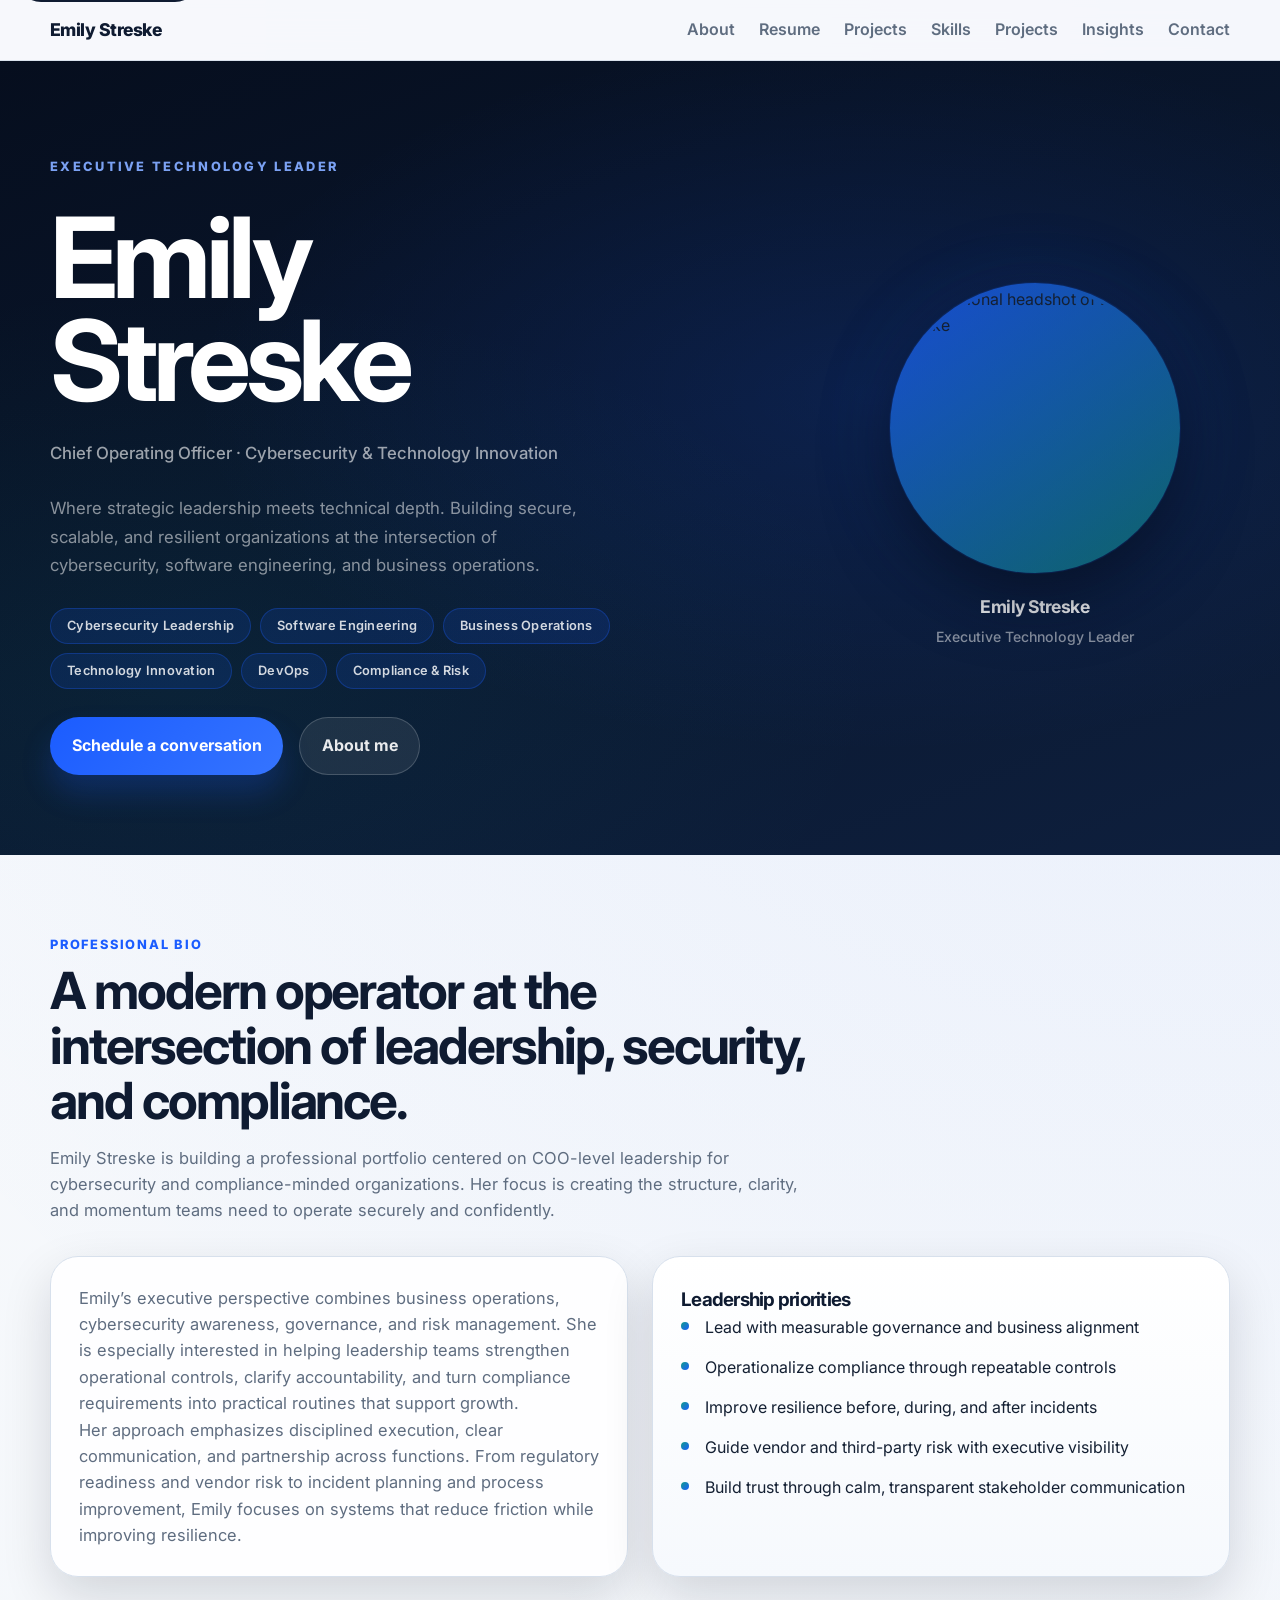
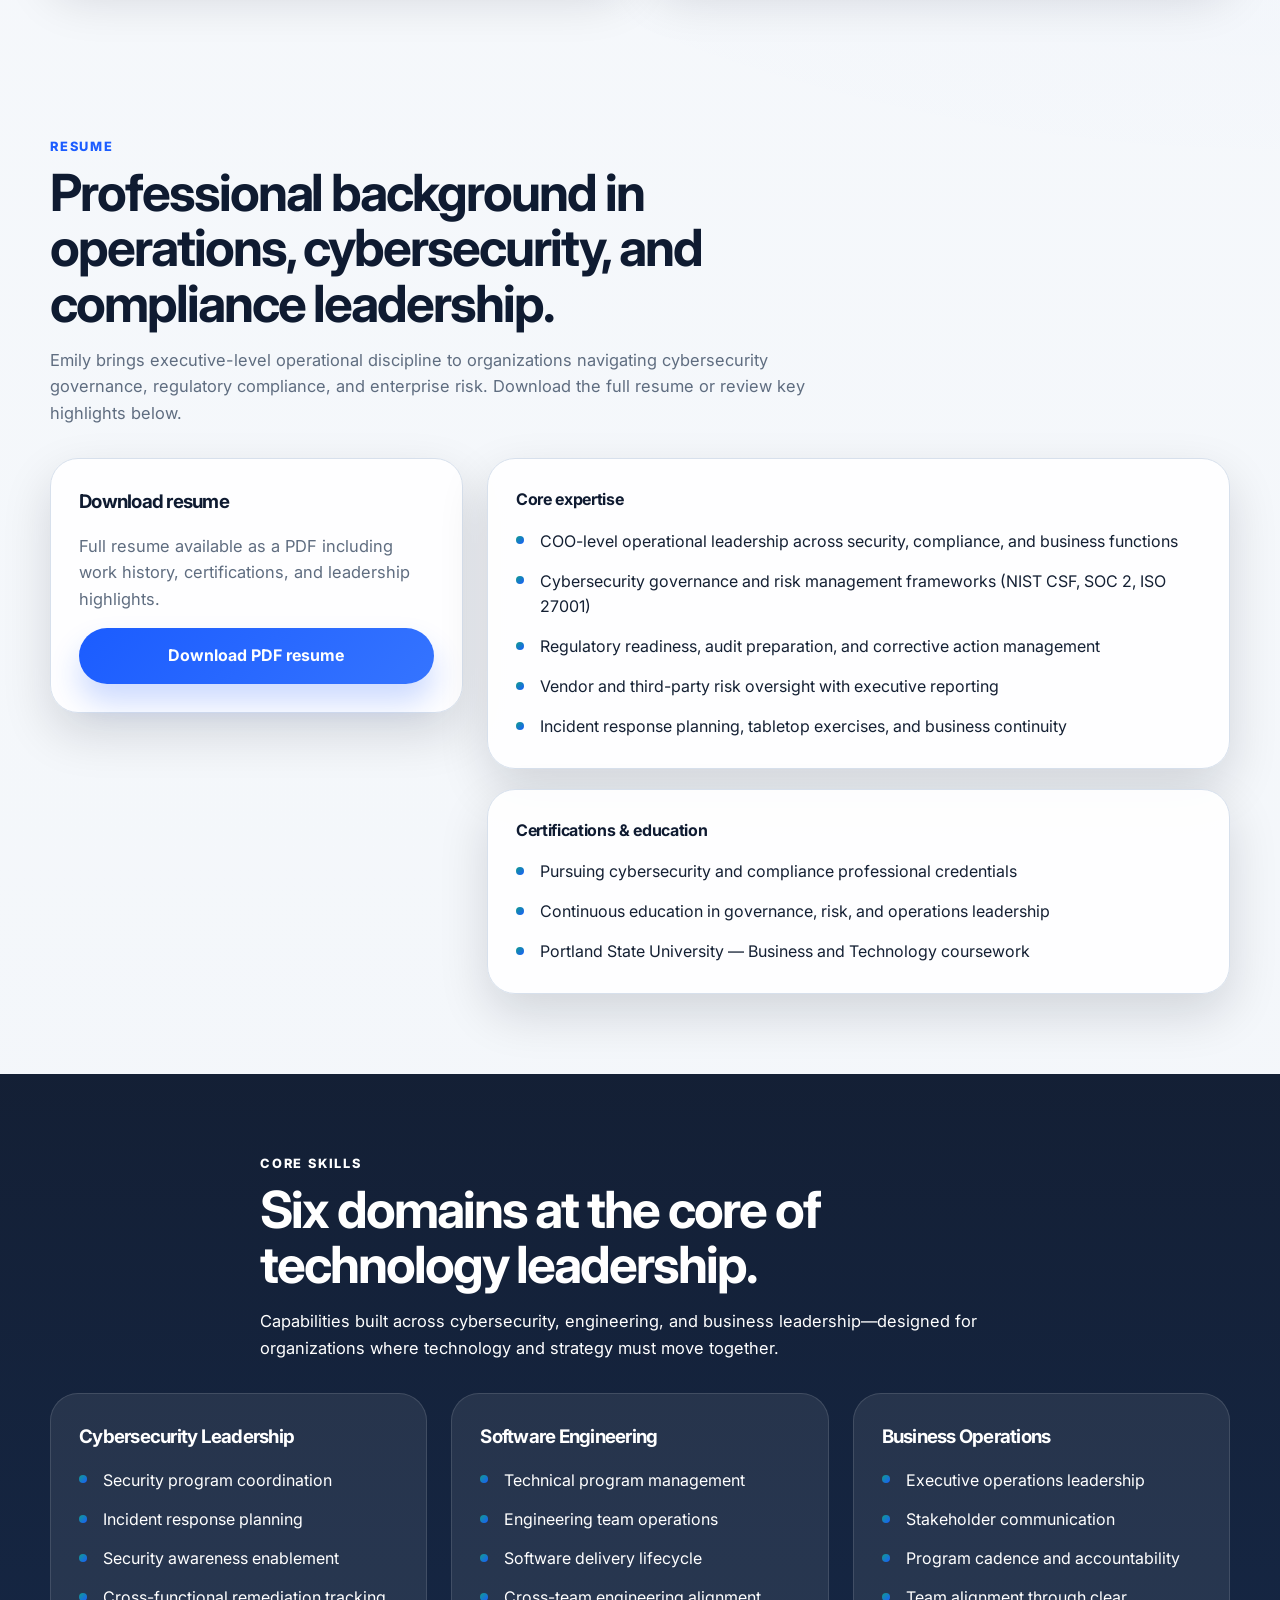
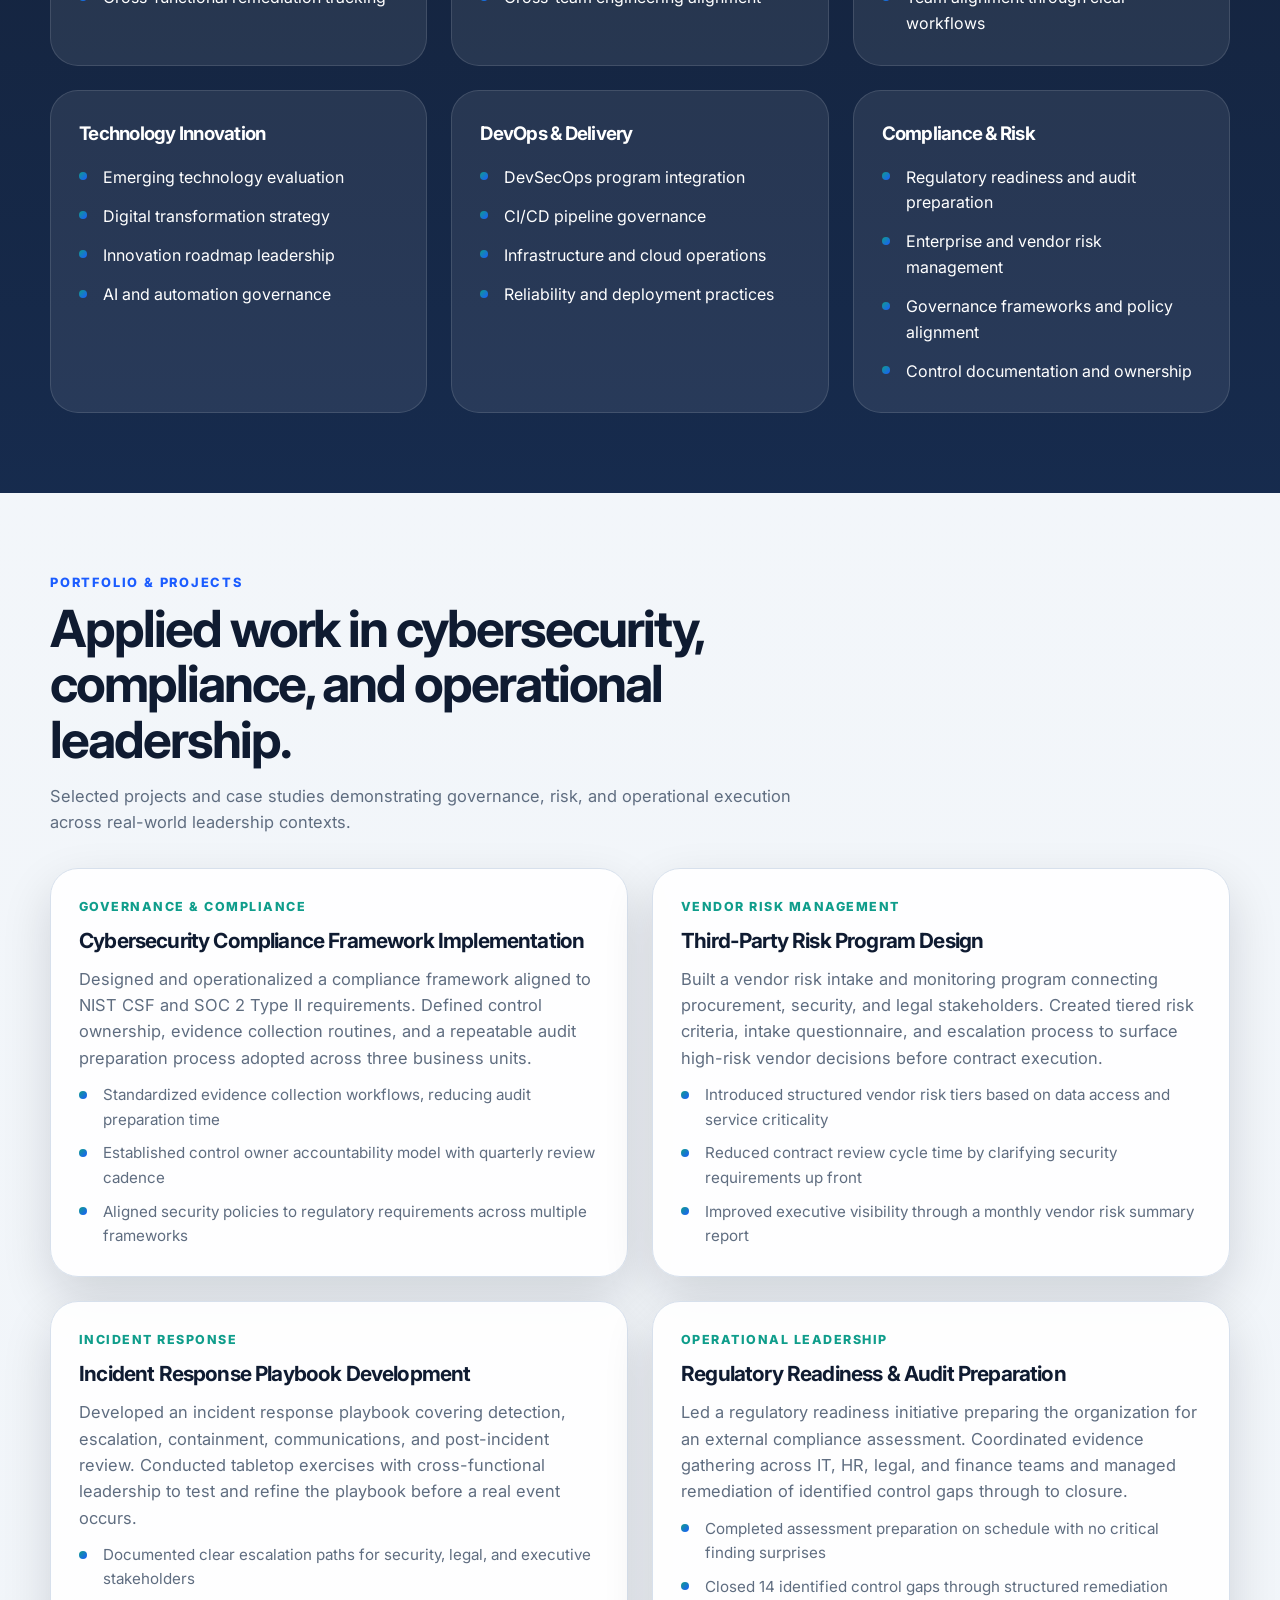
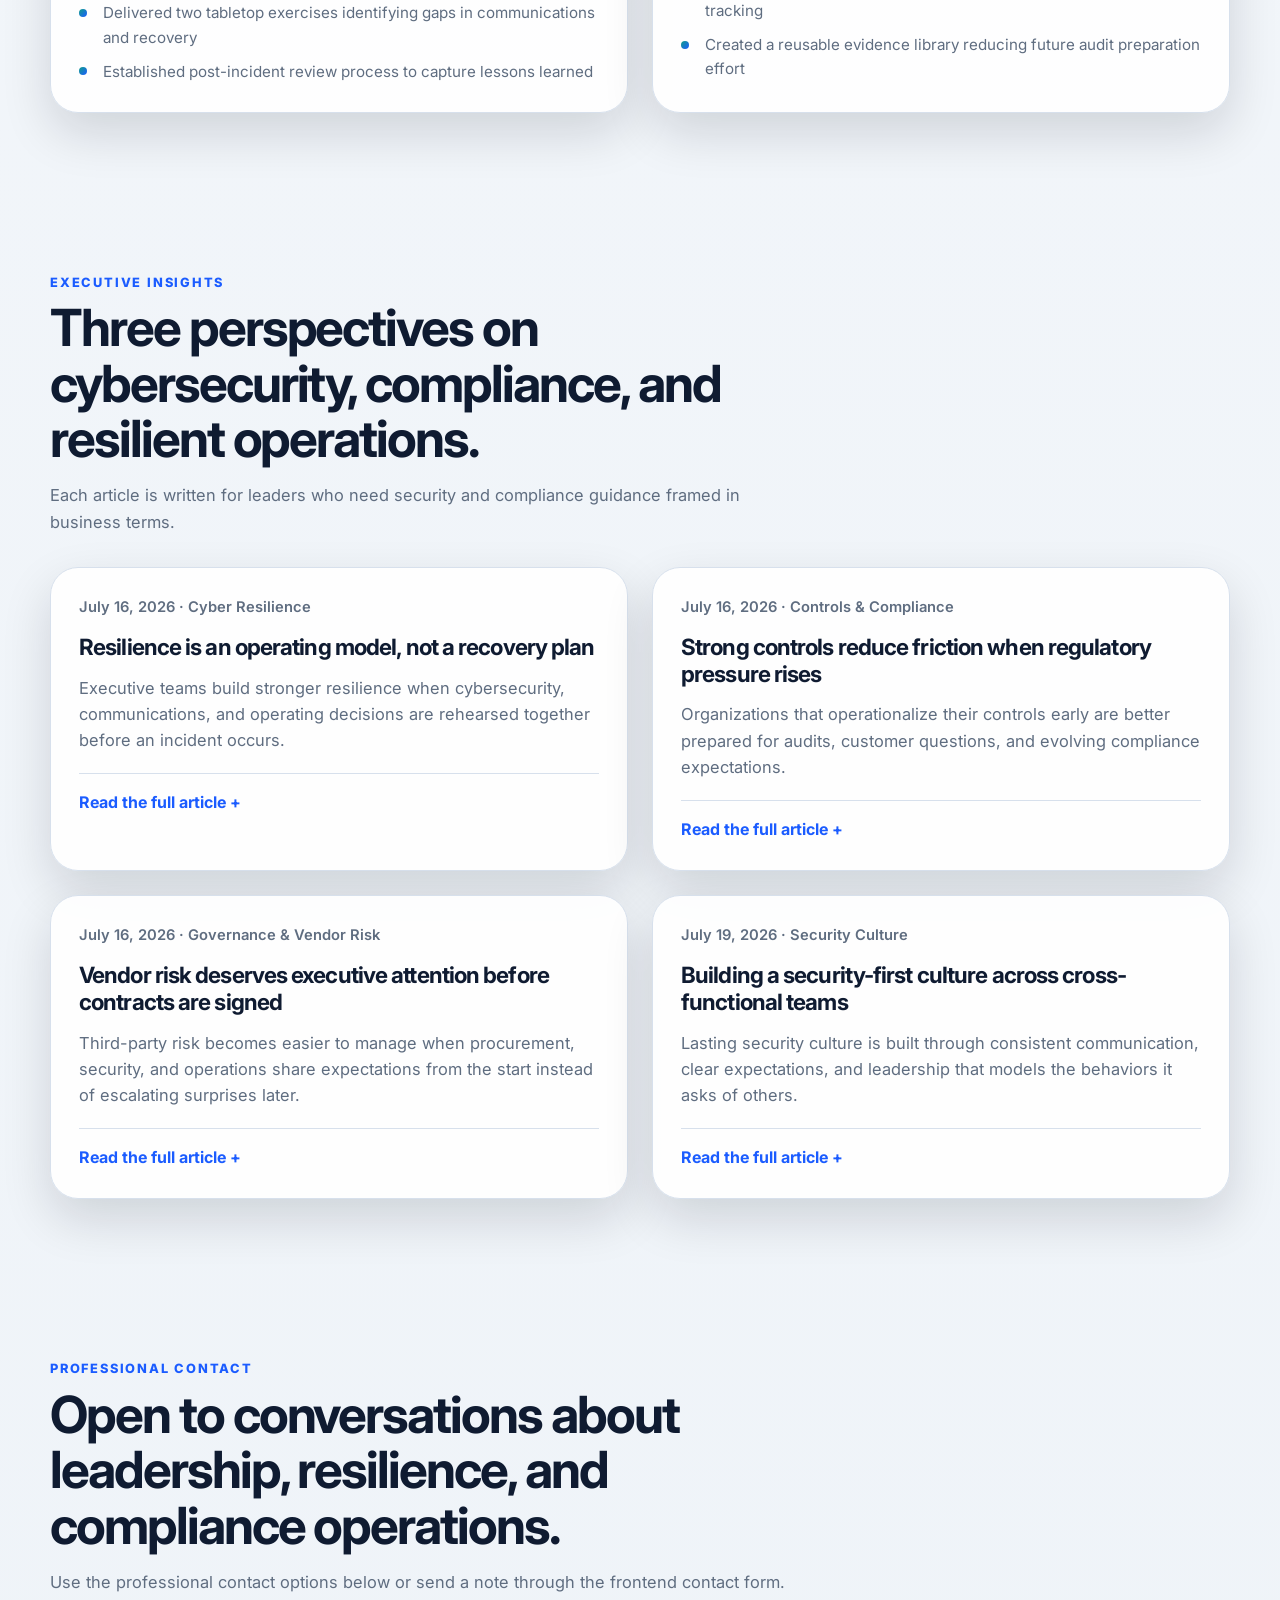
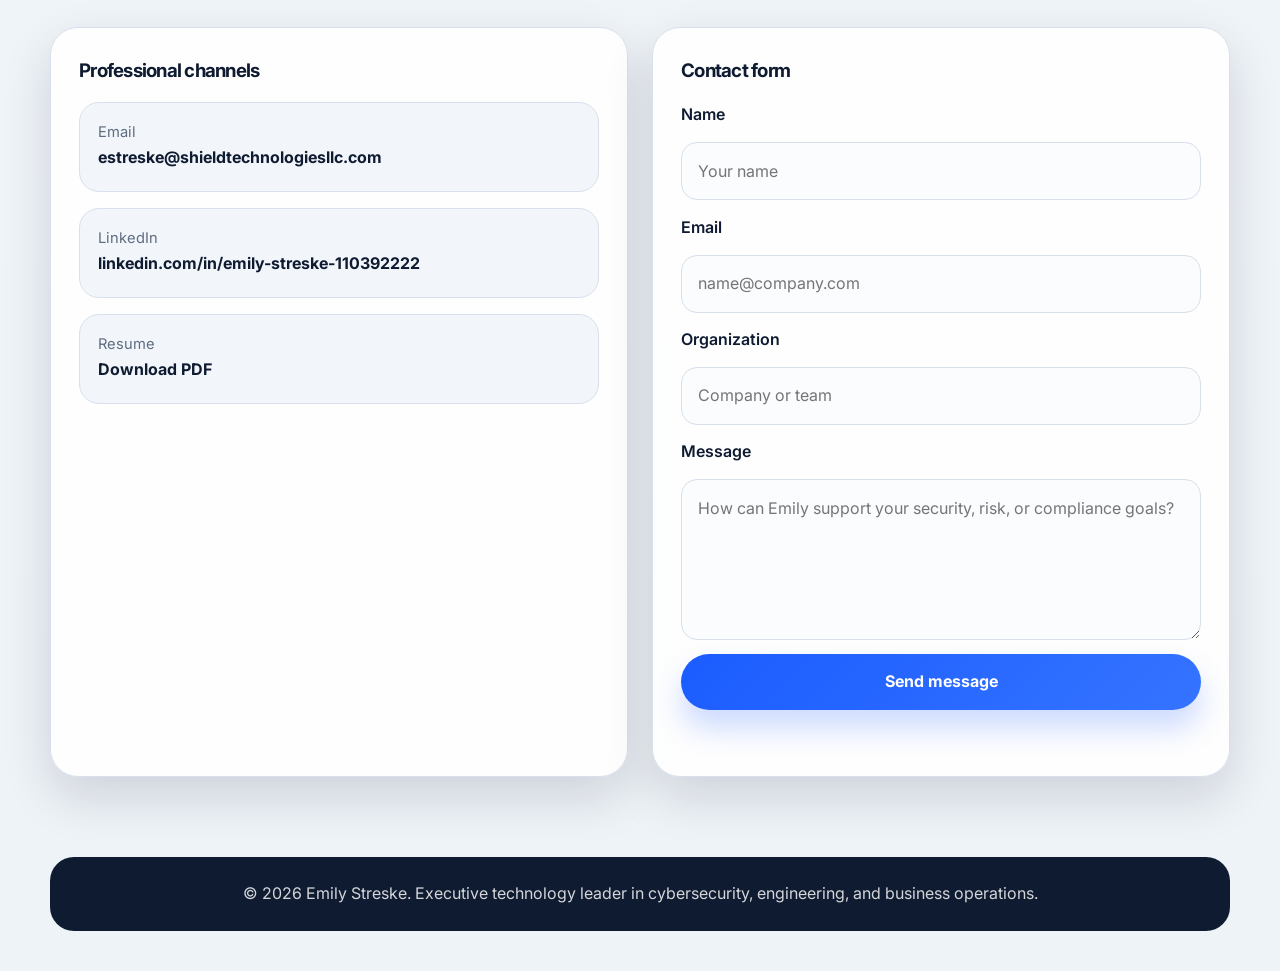
==== commit 20d783fe: "Add Projects page with 5 showcase cards and updated nav links" ====
--- a/index.html
+++ b/index.html
@@ -42,8 +42,9 @@
       </button>
 
       <ul class="nav-links" id="navLinks">
-        <li><a href="#about">Bio</a></li>
-        <li><a href="#resume">Resume</a></li>
+        <li><a href="about.html">About</a></li>
+        <li><a href="resume.html">Resume</a></li>
+        <li><a href="projects.html">Projects</a></li>
         <li><a href="#skills">Skills</a></li>
         <li><a href="#projects">Projects</a></li>
         <li><a href="#blog">Insights</a></li>
@@ -74,7 +75,7 @@
           </ul>
           <div class="hero-actions">
             <a class="btn primary" href="#contact">Schedule a conversation</a>
-            <a class="btn ghost" href="#about">Explore my work</a>
+            <a class="btn ghost" href="about.html">About me</a>
           </div>
         </div>
 
@@ -484,9 +485,9 @@
         <article class="content-card contact-card">
           <h3>Professional channels</h3>
           <div class="contact-links">
-            <a href="mailto:emily@example.com">
+            <a href="mailto:estreske@shieldtechnologiesllc.com">
               <span>Email</span>
-              <strong>emily@example.com</strong>
+              <strong>estreske@shieldtechnologiesllc.com</strong>
             </a>
             <a href="https://www.linkedin.com/in/emily-streske-110392222" target="_blank" rel="noopener noreferrer">
               <span>LinkedIn</span>
--- a/styles.css
+++ b/styles.css
@@ -970,3 +970,632 @@
     grid-template-columns: 1fr;
   }
 }
+
+
+/* ── About page ───────────────────────────────────────────────────────────── */
+.about-page .site-header {
+  background: rgba(247, 249, 252, 0.9);
+}
+
+.page-hero {
+  padding-bottom: 1rem;
+}
+
+.page-hero-grid {
+  width: min(calc(100% - 2rem), var(--max-width));
+  margin: 0 auto;
+  padding: 6rem 0 5rem;
+  display: grid;
+  grid-template-columns: minmax(0, 1.2fr) minmax(280px, 0.8fr);
+  gap: 3.5rem;
+  align-items: center;
+  position: relative;
+  z-index: 1;
+}
+
+.page-hero-copy {
+  display: grid;
+  gap: 1.4rem;
+}
+
+.page-title {
+  color: #fff;
+  font-size: clamp(3rem, 7vw, 5.6rem);
+  line-height: 0.98;
+}
+
+.page-subtitle {
+  margin: 0;
+  color: rgba(255, 255, 255, 0.76);
+  font-size: 1.05rem;
+  font-weight: 600;
+  letter-spacing: 0.01em;
+}
+
+.page-summary {
+  margin: 0;
+  max-width: 56ch;
+  color: rgba(255, 255, 255, 0.6);
+  font-size: 1.04rem;
+}
+
+.about-page-section {
+  padding-top: 4.5rem;
+  padding-bottom: 0;
+}
+
+.about-page-section:last-of-type {
+  padding-bottom: 5rem;
+}
+
+.about-layout,
+.about-sections-grid,
+.expertise-grid {
+  display: grid;
+  gap: 1.5rem;
+}
+
+.two-column-layout,
+.leadership-layout {
+  grid-template-columns: repeat(2, minmax(0, 1fr));
+}
+
+.single-column-layout {
+  grid-template-columns: 1fr;
+}
+
+.about-copy p + p,
+.goal-card p + p,
+.timeline-card p + p,
+.expertise-item p + p,
+.page-contact-card p + p {
+  margin-top: 1rem;
+}
+
+.about-sections-grid {
+  grid-template-columns: repeat(3, minmax(0, 1fr));
+}
+
+.timeline-card,
+.expertise-item,
+.goal-card,
+.page-contact-card {
+  height: 100%;
+}
+
+.timeline-card h3,
+.expertise-item h3,
+.page-contact-card h3 {
+  margin-bottom: 0.85rem;
+}
+
+.expertise-grid {
+  grid-template-columns: repeat(2, minmax(0, 1fr));
+}
+
+.page-contact-card a:not(.btn) {
+  color: var(--primary);
+  font-weight: 600;
+}
+
+.page-contact-card .btn {
+  margin-top: 0.5rem;
+}
+
+@media (max-width: 1080px) {
+  .about-sections-grid {
+    grid-template-columns: 1fr;
+  }
+}
+
+@media (max-width: 900px) {
+  .page-hero-grid,
+  .two-column-layout,
+  .leadership-layout,
+  .expertise-grid {
+    grid-template-columns: 1fr;
+  }
+
+  .page-hero-grid {
+    padding: 4.75rem 0 4rem;
+  }
+
+  .page-hero-copy,
+  .page-hero-grid .hero-visual {
+    text-align: center;
+  }
+
+  .page-summary {
+    max-width: none;
+  }
+
+  .page-hero-grid .hero-actions {
+    justify-content: center;
+  }
+}
+
+@media (max-width: 720px) {
+  .page-title {
+    font-size: 2.9rem;
+  }
+
+  .about-page-section {
+    padding-top: 4rem;
+  }
+}
+
+/* ── Resume page ──────────────────────────────────────────────────────────── */
+.resume-page .site-header {
+  background: rgba(247, 249, 252, 0.9);
+}
+
+.resume-page-section {
+  padding-top: 4.5rem;
+  padding-bottom: 0;
+}
+
+.resume-page-section:last-of-type {
+  padding-bottom: 5rem;
+}
+
+.resume-timeline {
+  display: grid;
+  gap: 1.5rem;
+}
+
+.resume-entry {
+  display: grid;
+  gap: 1rem;
+}
+
+.resume-entry-header {
+  display: flex;
+  align-items: flex-start;
+  justify-content: space-between;
+  gap: 1rem;
+  flex-wrap: wrap;
+}
+
+.resume-entry-header h3 {
+  margin: 0 0 0.25rem;
+}
+
+.resume-org {
+  margin: 0;
+  color: var(--primary);
+  font-weight: 600;
+  font-size: 0.95rem;
+}
+
+.resume-date {
+  flex-shrink: 0;
+  padding: 0.3rem 0.85rem;
+  background: var(--surface-accent);
+  border: 1px solid var(--border);
+  border-radius: 999px;
+  color: var(--muted);
+  font-size: 0.82rem;
+  font-weight: 700;
+  white-space: nowrap;
+}
+
+.resume-duties {
+  margin-top: 0.25rem;
+}
+
+.resume-entry-body {
+  margin: 0;
+  color: var(--muted);
+  font-size: 1.03rem;
+  line-height: 1.68;
+}
+
+.resume-cert-grid {
+  display: grid;
+  grid-template-columns: repeat(2, minmax(0, 1fr));
+  gap: 1.5rem;
+}
+
+.resume-cert-card {
+  display: grid;
+  gap: 0.6rem;
+  align-content: start;
+}
+
+.resume-cert-icon {
+  width: 2.25rem;
+  height: 2.25rem;
+  display: flex;
+  align-items: center;
+  justify-content: center;
+  border-radius: 50%;
+  background: linear-gradient(135deg, var(--accent), var(--primary));
+  color: #fff;
+  font-size: 1rem;
+  font-weight: 800;
+}
+
+.resume-cert-card h3 {
+  margin: 0;
+  font-size: 1.15rem;
+}
+
+.resume-cert-card p {
+  margin: 0;
+  color: var(--muted);
+  font-size: 1.01rem;
+}
+
+.resume-cert-status {
+  display: inline-flex;
+  padding: 0.2rem 0.7rem;
+  background: var(--surface-accent);
+  border: 1px solid var(--border);
+  border-radius: 999px;
+  color: var(--primary);
+  font-size: 0.78rem;
+  font-weight: 800;
+  letter-spacing: 0.04em;
+  text-transform: uppercase;
+}
+
+.resume-cta-section {
+  padding-bottom: 5rem !important;
+}
+
+.resume-cta-card {
+  display: flex;
+  align-items: center;
+  justify-content: space-between;
+  gap: 2rem;
+  flex-wrap: wrap;
+  background: linear-gradient(135deg, rgba(27, 92, 255, 0.06), rgba(15, 157, 139, 0.04));
+}
+
+.resume-cta-copy {
+  flex: 1 1 320px;
+}
+
+.resume-cta-copy h2 {
+  font-size: clamp(1.6rem, 3vw, 2.4rem);
+  margin: 0.4rem 0 0.8rem;
+}
+
+.resume-cta-copy .section-intro {
+  margin: 0;
+}
+
+.resume-cta-actions {
+  display: flex;
+  flex-wrap: wrap;
+  gap: 1rem;
+  flex-shrink: 0;
+}
+
+@media (max-width: 900px) {
+  .resume-cert-grid {
+    grid-template-columns: 1fr;
+  }
+
+  .resume-cta-card {
+    flex-direction: column;
+    align-items: flex-start;
+  }
+}
+
+@media (max-width: 720px) {
+  .resume-page-section {
+    padding-top: 4rem;
+  }
+
+  .resume-entry-header {
+    flex-direction: column;
+    gap: 0.5rem;
+  }
+}
+
+/* ── Projects page ──────────────────────────────────────────────────────────── */
+.projects-page .site-header {
+  background: rgba(247, 249, 252, 0.9);
+}
+
+.page-hero-grid--narrow {
+  grid-template-columns: 1fr !important;
+  max-width: 740px;
+}
+
+.projects-page-section {
+  padding-top: 4.5rem;
+  padding-bottom: 0;
+}
+
+.projects-page-section:last-of-type {
+  padding-bottom: 5rem;
+}
+
+.projects-cta-section {
+  padding-bottom: 5rem !important;
+}
+
+/* Showcase card: image left, body right (or reversed) */
+.showcase-card {
+  display: grid;
+  grid-template-columns: minmax(280px, 0.9fr) minmax(0, 1.4fr);
+  gap: 0;
+  background: rgba(255, 255, 255, 0.92);
+  border: 1px solid var(--border);
+  border-radius: var(--radius-lg);
+  box-shadow: var(--shadow);
+  overflow: hidden;
+}
+
+.showcase-card--reverse {
+  grid-template-columns: minmax(0, 1.4fr) minmax(280px, 0.9fr);
+}
+
+.showcase-card--reverse .showcase-screenshot {
+  order: 2;
+}
+
+.showcase-card--reverse .showcase-body {
+  order: 1;
+}
+
+/* Screenshot placeholder */
+.showcase-screenshot {
+  min-height: 320px;
+  display: flex;
+  align-items: center;
+  justify-content: center;
+  position: relative;
+  overflow: hidden;
+}
+
+.showcase-screenshot--titan {
+  background: linear-gradient(160deg, #0a1630 0%, #0d1f42 50%, #132b5e 100%);
+}
+
+.showcase-screenshot--shield {
+  background: linear-gradient(160deg, #071a15 0%, #0c2820 50%, #0f3327 100%);
+}
+
+.showcase-screenshot--consulting {
+  background: linear-gradient(160deg, #080e1e 0%, #0b1530 50%, #0f1c3e 100%);
+}
+
+.showcase-screenshot--devops {
+  background: linear-gradient(160deg, #071510 0%, #0b2218 50%, #0d2c20 100%);
+}
+
+.showcase-screenshot--cloud {
+  background: linear-gradient(160deg, #070d1c 0%, #0a1427 50%, #0d1a35 100%);
+}
+
+/* Decorative rings behind the icon */
+.showcase-screenshot::before,
+.showcase-screenshot::after {
+  content: '';
+  position: absolute;
+  border-radius: 50%;
+  pointer-events: none;
+}
+
+.showcase-screenshot::before {
+  inset: -40px;
+  background: radial-gradient(circle at 50% 50%, rgba(27, 92, 255, 0.12), transparent 60%);
+}
+
+.showcase-screenshot::after {
+  width: 200px;
+  height: 200px;
+  top: 50%;
+  left: 50%;
+  transform: translate(-50%, -50%);
+  border: 1px solid rgba(255, 255, 255, 0.06);
+}
+
+.showcase-screenshot-inner {
+  position: relative;
+  z-index: 1;
+  display: grid;
+  justify-items: center;
+  gap: 1rem;
+}
+
+.showcase-icon {
+  width: 80px;
+  height: 80px;
+  display: flex;
+  align-items: center;
+  justify-content: center;
+  border-radius: 22px;
+  background: rgba(255, 255, 255, 0.07);
+  border: 1px solid rgba(255, 255, 255, 0.1);
+  box-shadow: 0 8px 32px rgba(0, 0, 0, 0.3);
+}
+
+.showcase-icon svg {
+  width: 48px;
+  height: 48px;
+}
+
+.showcase-screenshot-label {
+  margin: 0;
+  color: rgba(255, 255, 255, 0.55);
+  font-size: 0.82rem;
+  font-weight: 700;
+  letter-spacing: 0.08em;
+  text-transform: uppercase;
+  text-align: center;
+}
+
+/* Showcase body */
+.showcase-body {
+  padding: 2.25rem;
+  display: grid;
+  gap: 1.5rem;
+  align-content: start;
+  border-left: 1px solid var(--border);
+}
+
+.showcase-card--reverse .showcase-body {
+  border-left: none;
+  border-right: 1px solid var(--border);
+}
+
+.showcase-meta {
+  display: flex;
+  align-items: center;
+  justify-content: space-between;
+  gap: 1rem;
+}
+
+.showcase-number {
+  font-size: 2.5rem;
+  font-weight: 800;
+  color: var(--border);
+  line-height: 1;
+  letter-spacing: -0.06em;
+  user-select: none;
+}
+
+.showcase-title {
+  font-size: clamp(1.5rem, 2.5vw, 2rem);
+  line-height: 1.1;
+  letter-spacing: -0.04em;
+  color: var(--heading);
+  margin: 0;
+}
+
+.showcase-summary {
+  margin: 0;
+  color: var(--muted);
+  font-size: 1.03rem;
+  line-height: 1.7;
+}
+
+.showcase-sub-heading {
+  font-size: 0.82rem;
+  font-weight: 800;
+  letter-spacing: 0.1em;
+  text-transform: uppercase;
+  color: var(--muted);
+  margin: 0 0 0.75rem;
+}
+
+/* Tech tags */
+.tech-tags {
+  display: flex;
+  flex-wrap: wrap;
+  gap: 0.5rem;
+  list-style: none;
+  margin: 0;
+  padding: 0;
+}
+
+.tech-tag {
+  padding: 0.3rem 0.85rem;
+  background: var(--surface-accent);
+  border: 1px solid var(--border);
+  border-radius: 999px;
+  color: var(--heading);
+  font-size: 0.8rem;
+  font-weight: 700;
+  white-space: nowrap;
+}
+
+.showcase-list {
+  gap: 0.85rem;
+}
+
+/* Impact block */
+.showcase-impact {
+  display: flex;
+  gap: 1rem;
+  align-items: flex-start;
+  padding: 1.25rem 1.5rem;
+  background: linear-gradient(135deg, rgba(27, 92, 255, 0.06), rgba(15, 157, 139, 0.04));
+  border: 1px solid rgba(27, 92, 255, 0.14);
+  border-radius: var(--radius-md);
+}
+
+.showcase-impact-icon {
+  flex-shrink: 0;
+  width: 2rem;
+  height: 2rem;
+  display: flex;
+  align-items: center;
+  justify-content: center;
+  border-radius: 50%;
+  background: linear-gradient(135deg, var(--accent), var(--primary));
+  color: #fff;
+  font-size: 0.65rem;
+  line-height: 1;
+  margin-top: 0.15rem;
+}
+
+.showcase-impact-label {
+  margin: 0 0 0.35rem;
+  font-size: 0.78rem;
+  font-weight: 800;
+  text-transform: uppercase;
+  letter-spacing: 0.1em;
+  color: var(--primary);
+}
+
+.showcase-impact-text {
+  margin: 0;
+  color: var(--muted);
+  font-size: 0.97rem;
+  line-height: 1.65;
+}
+
+.showcase-footer {
+  padding-top: 0.25rem;
+}
+
+/* Responsive */
+@media (max-width: 1000px) {
+  .showcase-card,
+  .showcase-card--reverse {
+    grid-template-columns: 1fr;
+  }
+
+  .showcase-card--reverse .showcase-screenshot {
+    order: unset;
+  }
+
+  .showcase-card--reverse .showcase-body {
+    order: unset;
+    border-right: none;
+    border-top: 1px solid var(--border);
+  }
+
+  .showcase-body {
+    border-left: none;
+    border-top: 1px solid var(--border);
+  }
+
+  .showcase-screenshot {
+    min-height: 220px;
+  }
+}
+
+@media (max-width: 720px) {
+  .projects-page-section {
+    padding-top: 4rem;
+  }
+
+  .showcase-body {
+    padding: 1.5rem;
+    gap: 1.25rem;
+  }
+
+  .showcase-number {
+    font-size: 1.8rem;
+  }
+
+  .tech-tag {
+    font-size: 0.75rem;
+  }
+}
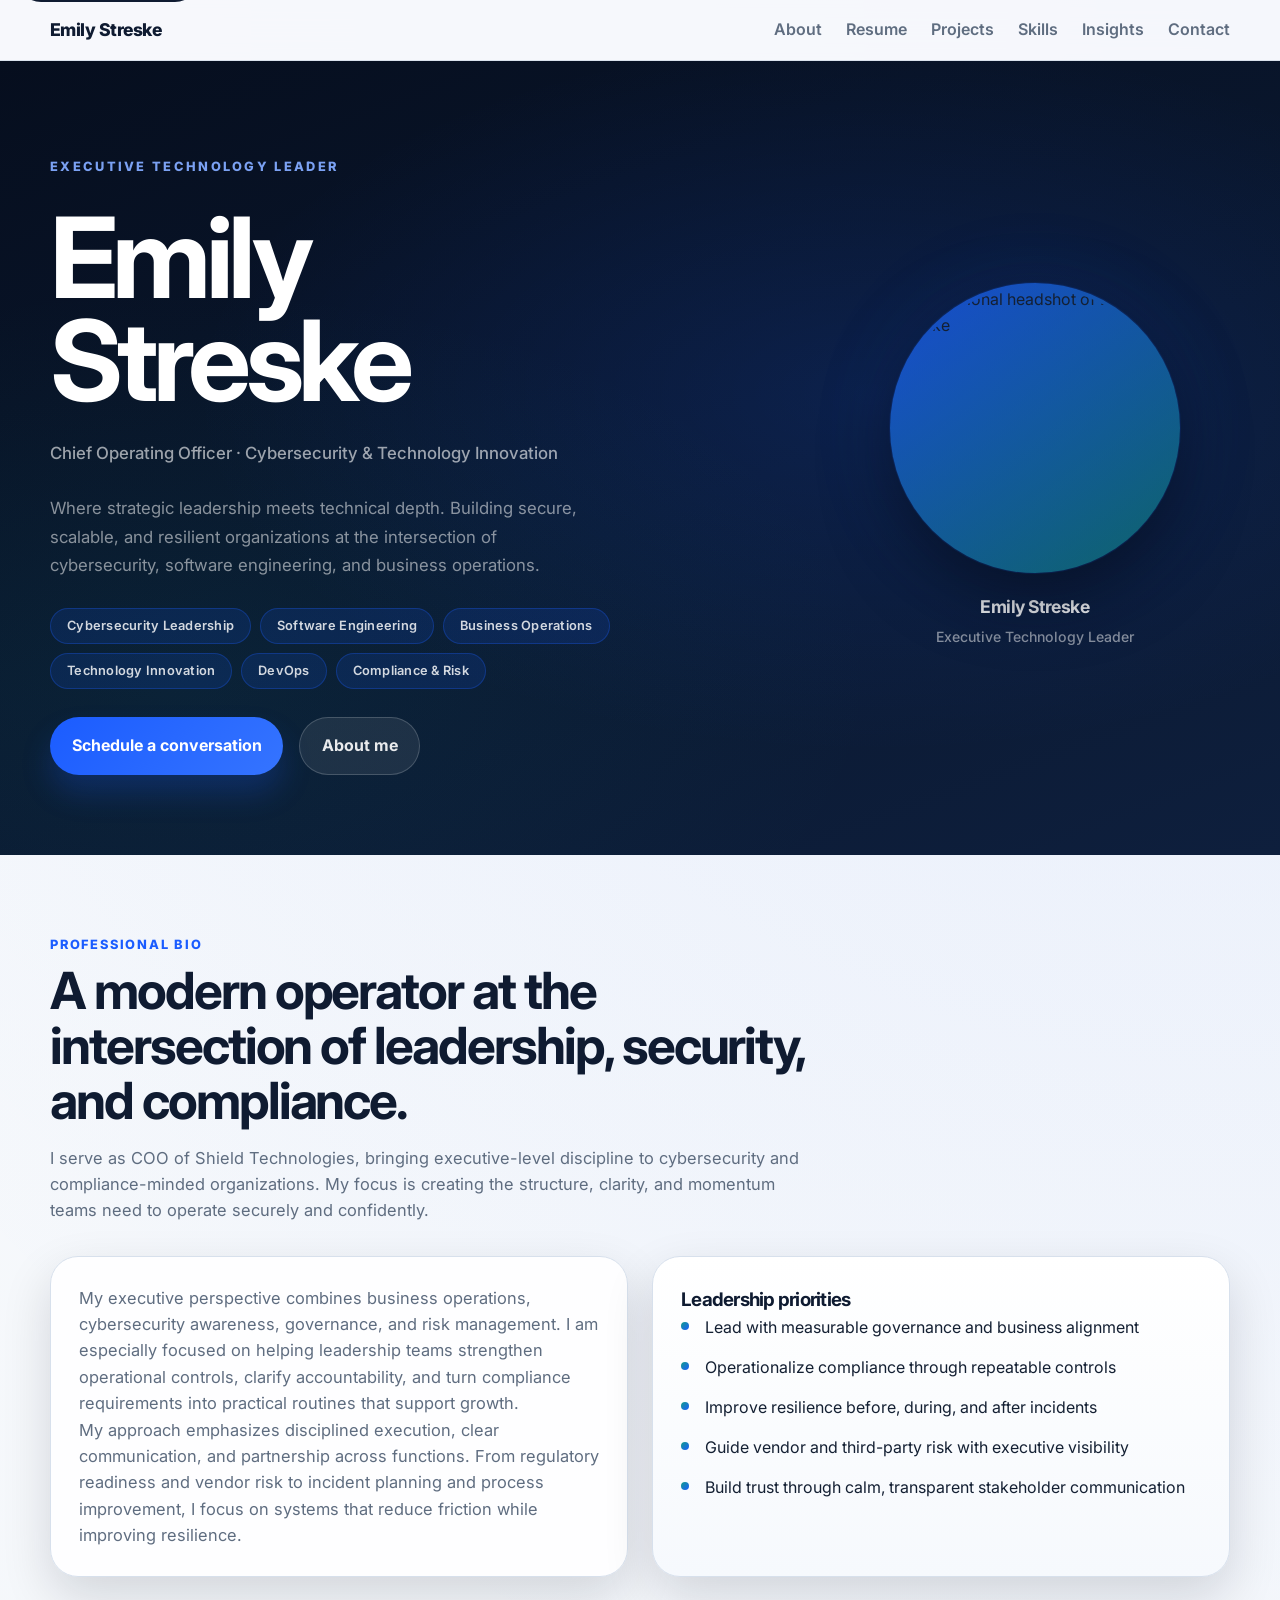
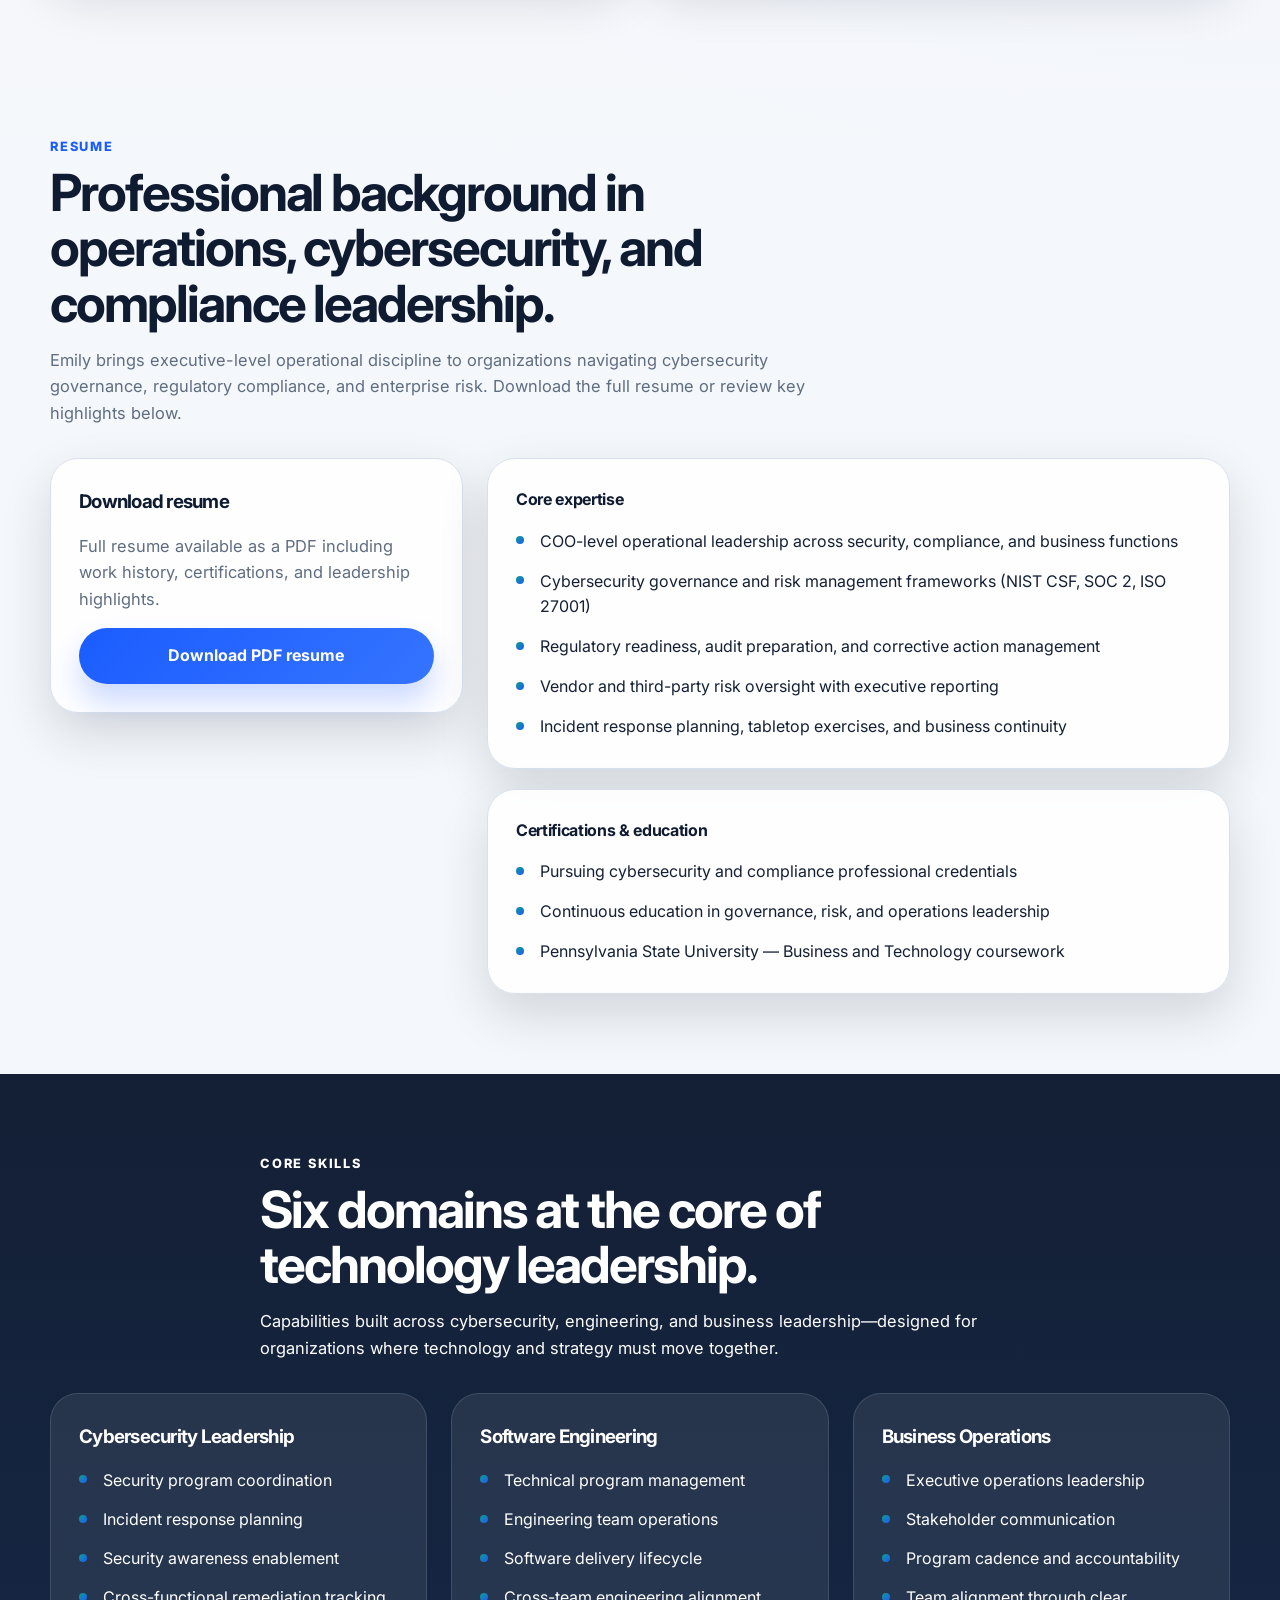
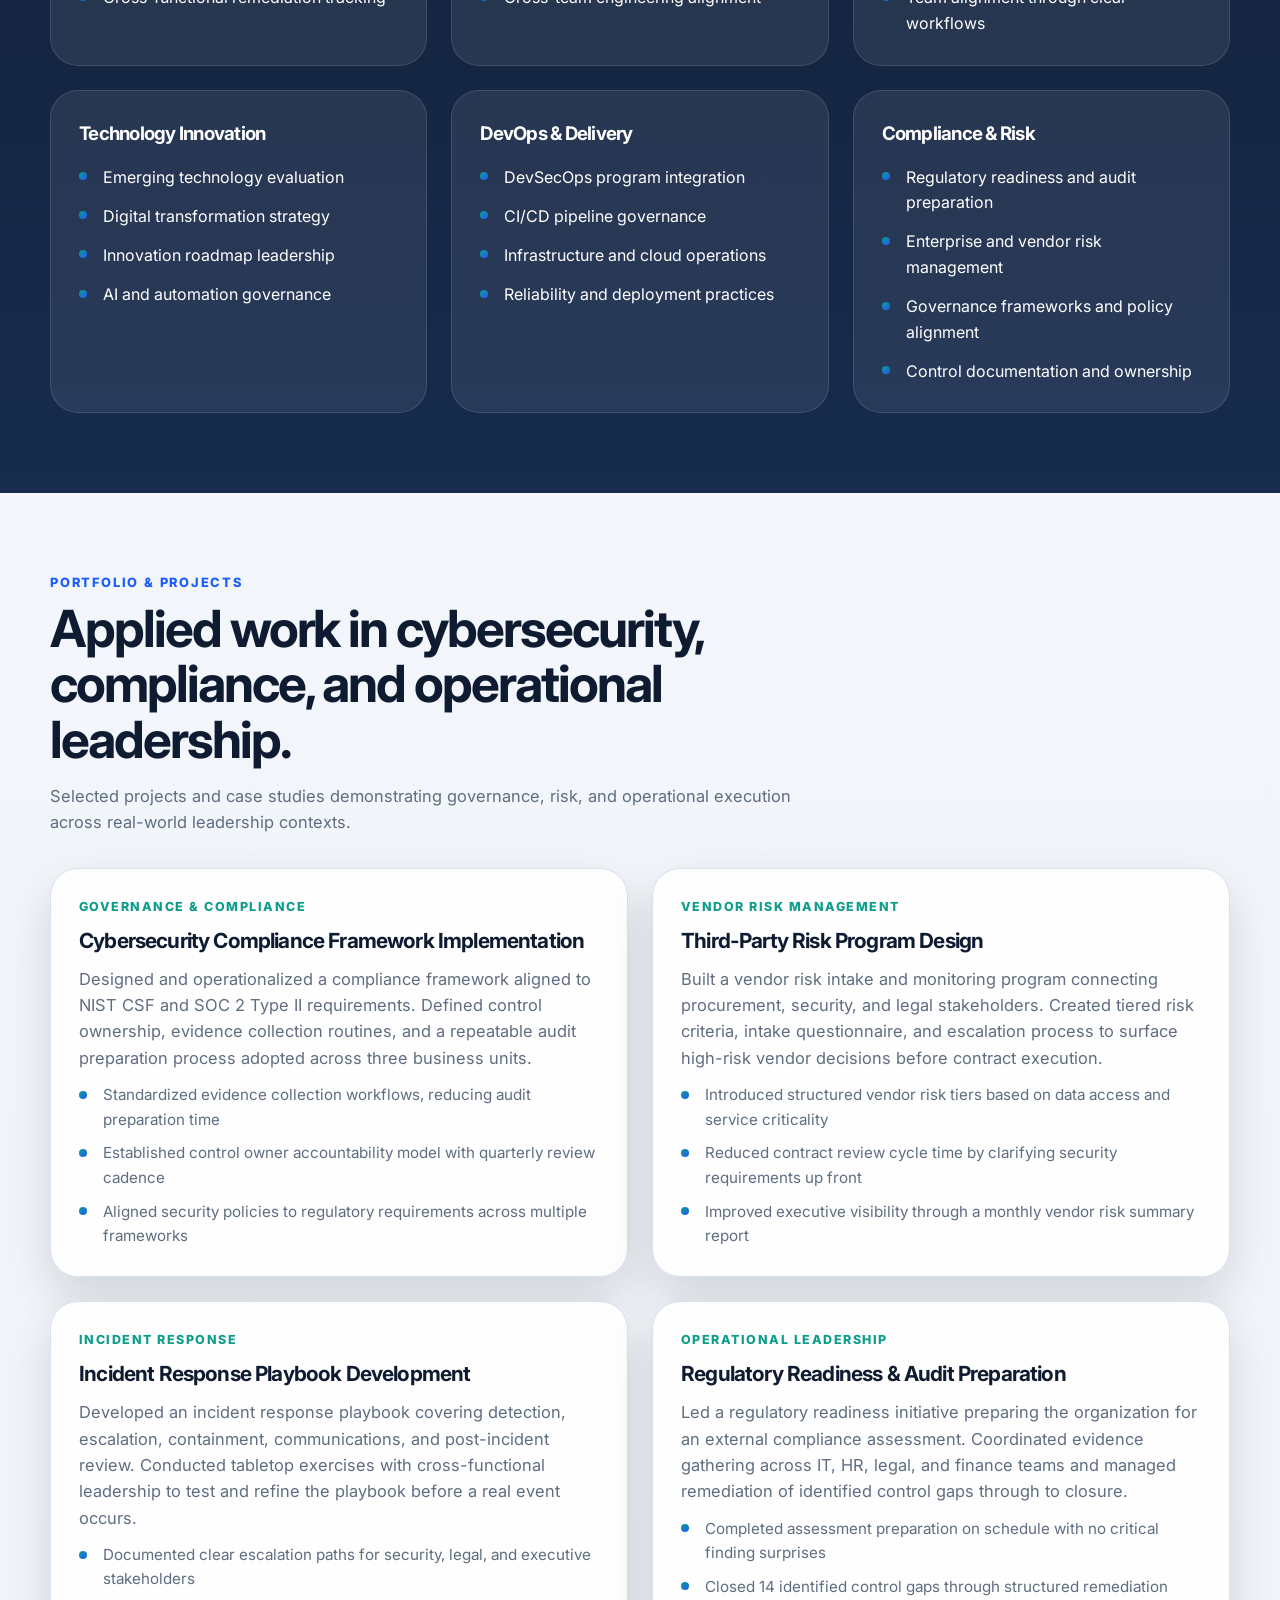
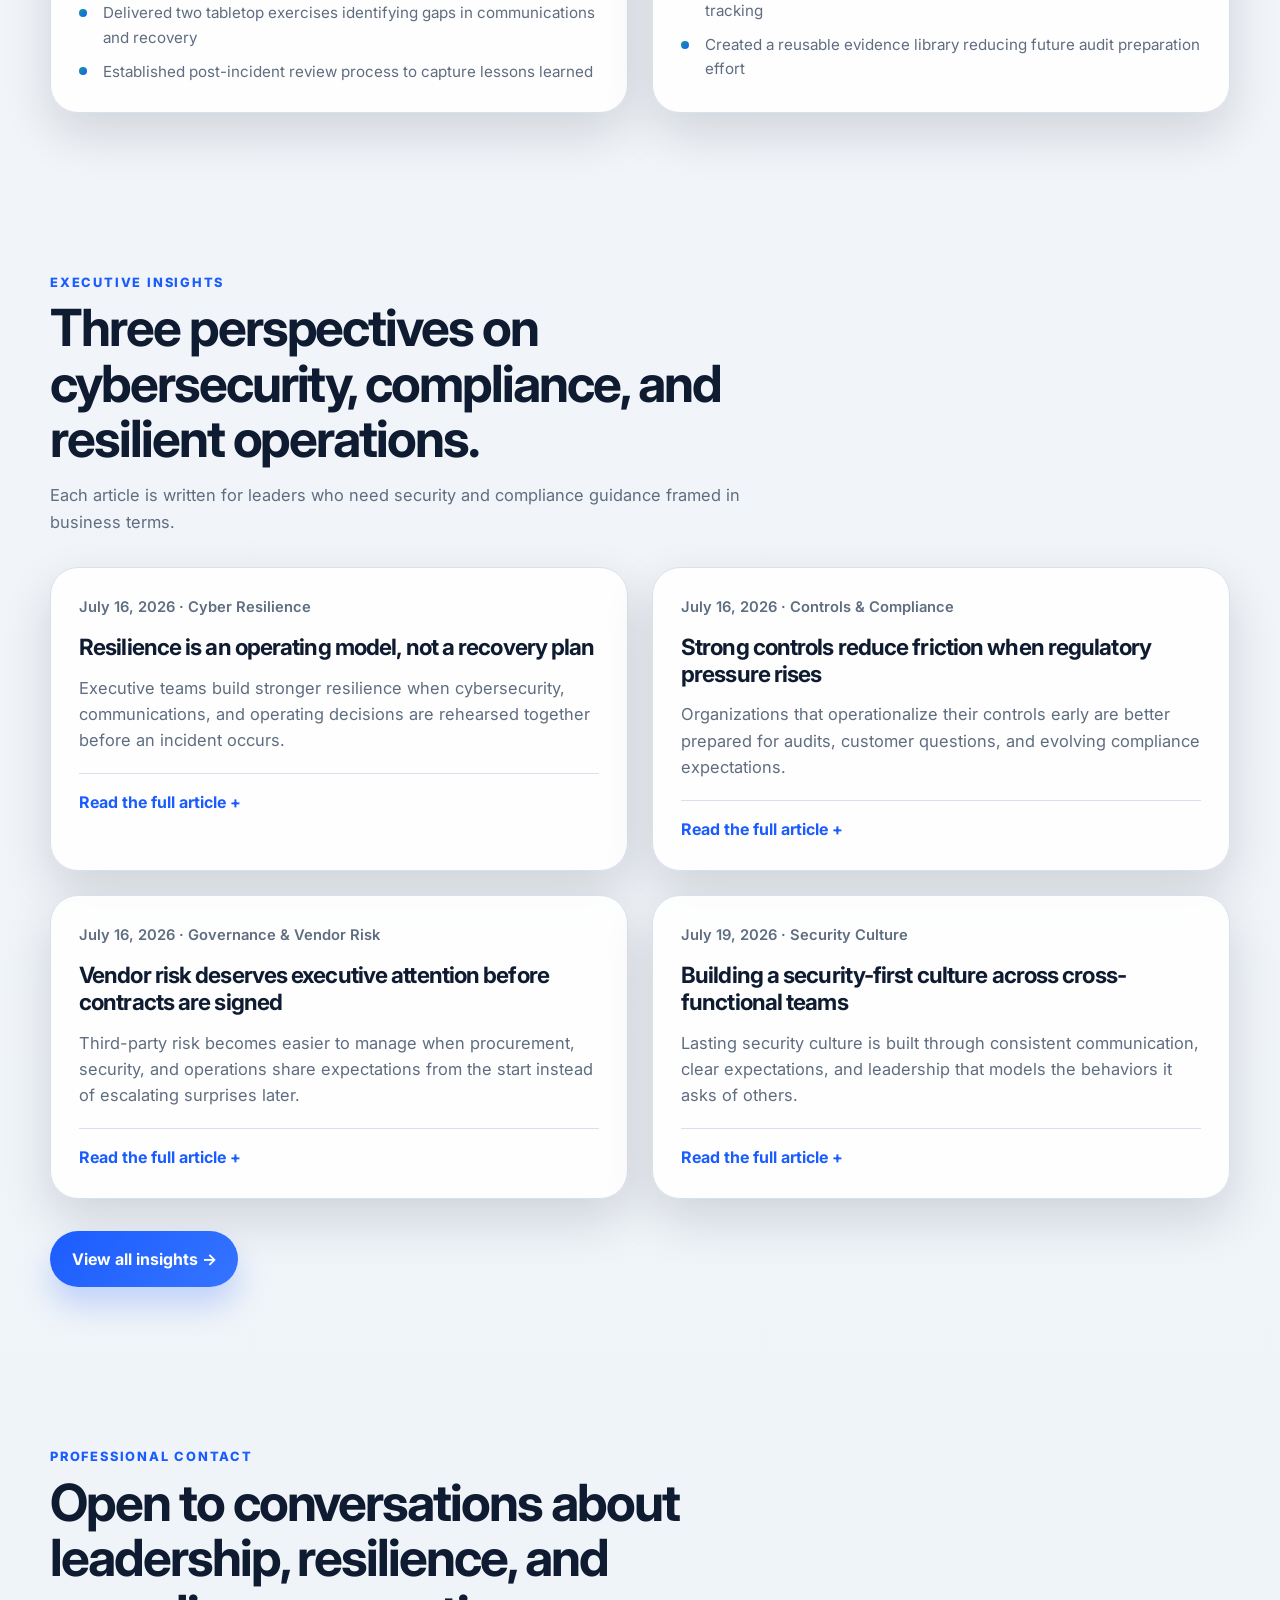
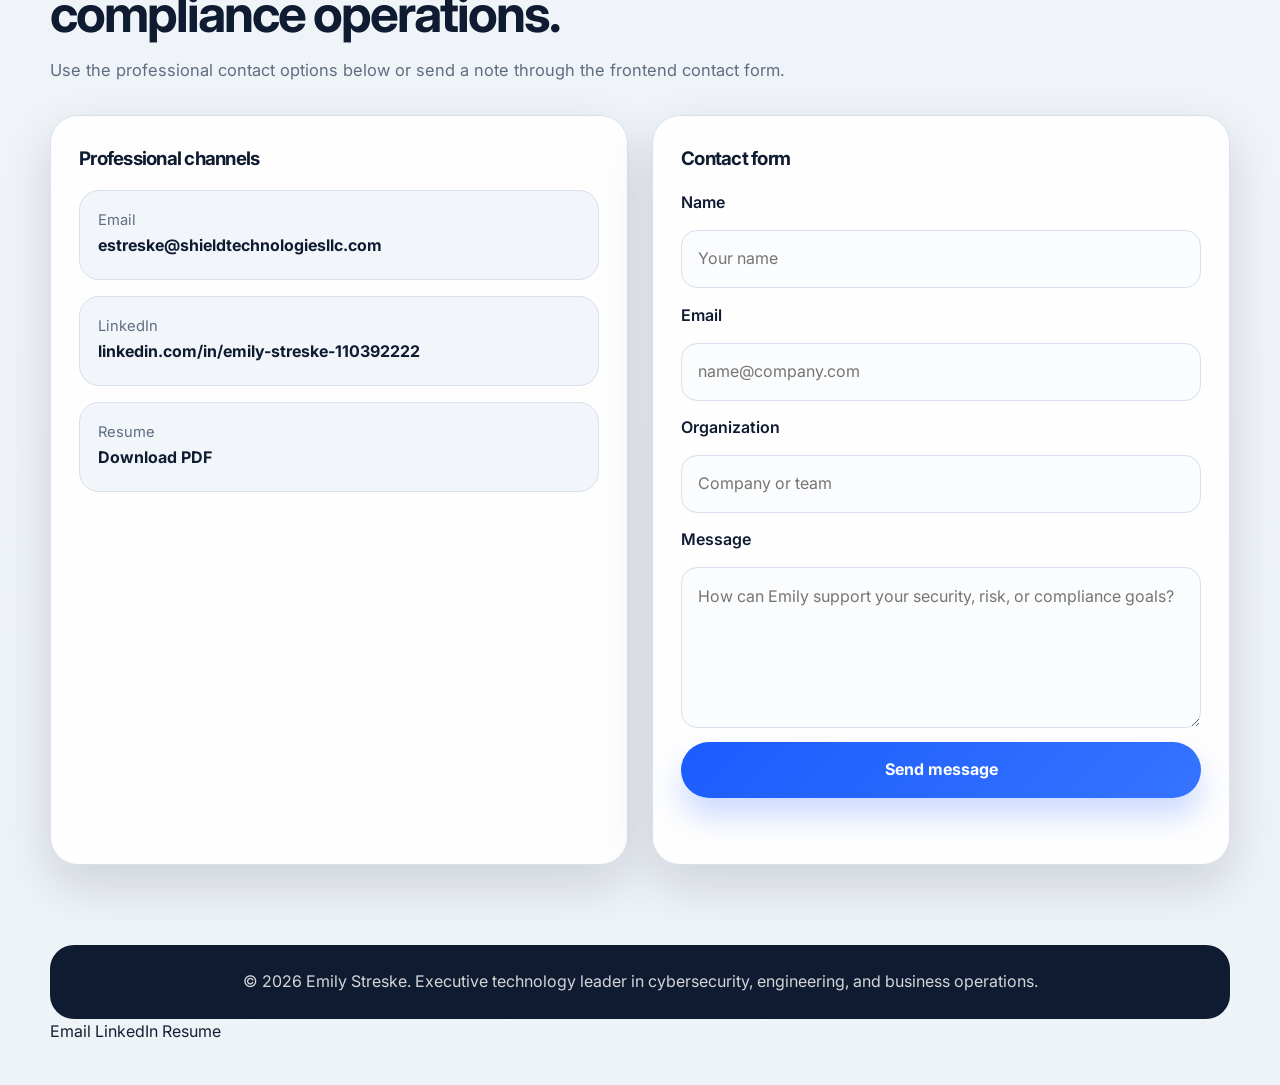
==== commit d8be5fd4: "Update education: replace Portland State with Pennsylvania State University" ====
--- a/index.html
+++ b/index.html
@@ -13,6 +13,7 @@
   <meta property="og:description" content="Emily Streske is an executive technology leader specializing in cybersecurity, software engineering, business operations, technology innovation, DevOps, and compliance and risk management." />
   <meta property="og:type" content="website" />
   <meta property="og:url" content="https://emilystreske3.github.io/emily-streske/" />
+  <meta property="og:image" content="https://github.com/user-attachments/assets/9c6bf0b3-516e-423a-a13f-56988ceb57b4" />
   <link rel="preconnect" href="https://fonts.googleapis.com" />
   <link rel="preconnect" href="https://fonts.gstatic.com" crossorigin />
   <link
@@ -46,8 +47,7 @@
         <li><a href="resume.html">Resume</a></li>
         <li><a href="projects.html">Projects</a></li>
         <li><a href="#skills">Skills</a></li>
-        <li><a href="#projects">Projects</a></li>
-        <li><a href="#blog">Insights</a></li>
+        <li><a href="blog/index.html">Insights</a></li>
         <li><a href="#contact">Contact</a></li>
       </ul>
     </nav>
@@ -110,24 +110,24 @@
         <p class="eyebrow">Professional Bio</p>
         <h2>A modern operator at the intersection of leadership, security, and compliance.</h2>
         <p class="section-intro">
-          Emily Streske is building a professional portfolio centered on COO-level leadership for
-          cybersecurity and compliance-minded organizations. Her focus is creating the structure,
-          clarity, and momentum teams need to operate securely and confidently.
+          I serve as COO of Shield Technologies, bringing executive-level discipline to cybersecurity
+          and compliance-minded organizations. My focus is creating the structure, clarity, and
+          momentum teams need to operate securely and confidently.
         </p>
       </div>
 
       <div class="about-grid">
         <article class="content-card">
           <p>
-            Emily’s executive perspective combines business operations, cybersecurity awareness,
-            governance, and risk management. She is especially interested in helping leadership
+            My executive perspective combines business operations, cybersecurity awareness,
+            governance, and risk management. I am especially focused on helping leadership
             teams strengthen operational controls, clarify accountability, and turn compliance
             requirements into practical routines that support growth.
           </p>
           <p>
-            Her approach emphasizes disciplined execution, clear communication, and partnership
+            My approach emphasizes disciplined execution, clear communication, and partnership
             across functions. From regulatory readiness and vendor risk to incident planning and
-            process improvement, Emily focuses on systems that reduce friction while improving
+            process improvement, I focus on systems that reduce friction while improving
             resilience.
           </p>
         </article>
@@ -181,7 +181,7 @@
             <ul class="check-list">
               <li>Pursuing cybersecurity and compliance professional credentials</li>
               <li>Continuous education in governance, risk, and operations leadership</li>
-              <li>Portland State University — Business and Technology coursework</li>
+              <li>Pennsylvania State University — Business and Technology coursework</li>
             </ul>
           </div>
         </div>
@@ -468,6 +468,9 @@
             </div>
           </details>
         </article>
+      </div>
+      <div style="margin-top:2rem;">
+        <a class="btn primary" href="blog/index.html">View all insights →</a>
       </div>
     </section>
 
@@ -551,7 +554,14 @@
   </main>
 
   <footer class="footer">
-    <p>© 2026 Emily Streske. Executive technology leader in cybersecurity, engineering, and business operations.</p>
+    <div class="footer-inner">
+      <p class="footer-copy">© 2026 Emily Streske. Executive technology leader in cybersecurity, engineering, and business operations.</p>
+      <nav class="footer-links" aria-label="Footer">
+        <a href="mailto:estreske@shieldtechnologiesllc.com">Email</a>
+        <a href="https://www.linkedin.com/in/emily-streske-110392222" target="_blank" rel="noopener noreferrer">LinkedIn</a>
+        <a href="assets/emily-streske-resume.pdf" target="_blank" rel="noopener noreferrer">Resume</a>
+      </nav>
+    </div>
   </footer>
 
   <script src="script.js"></script>
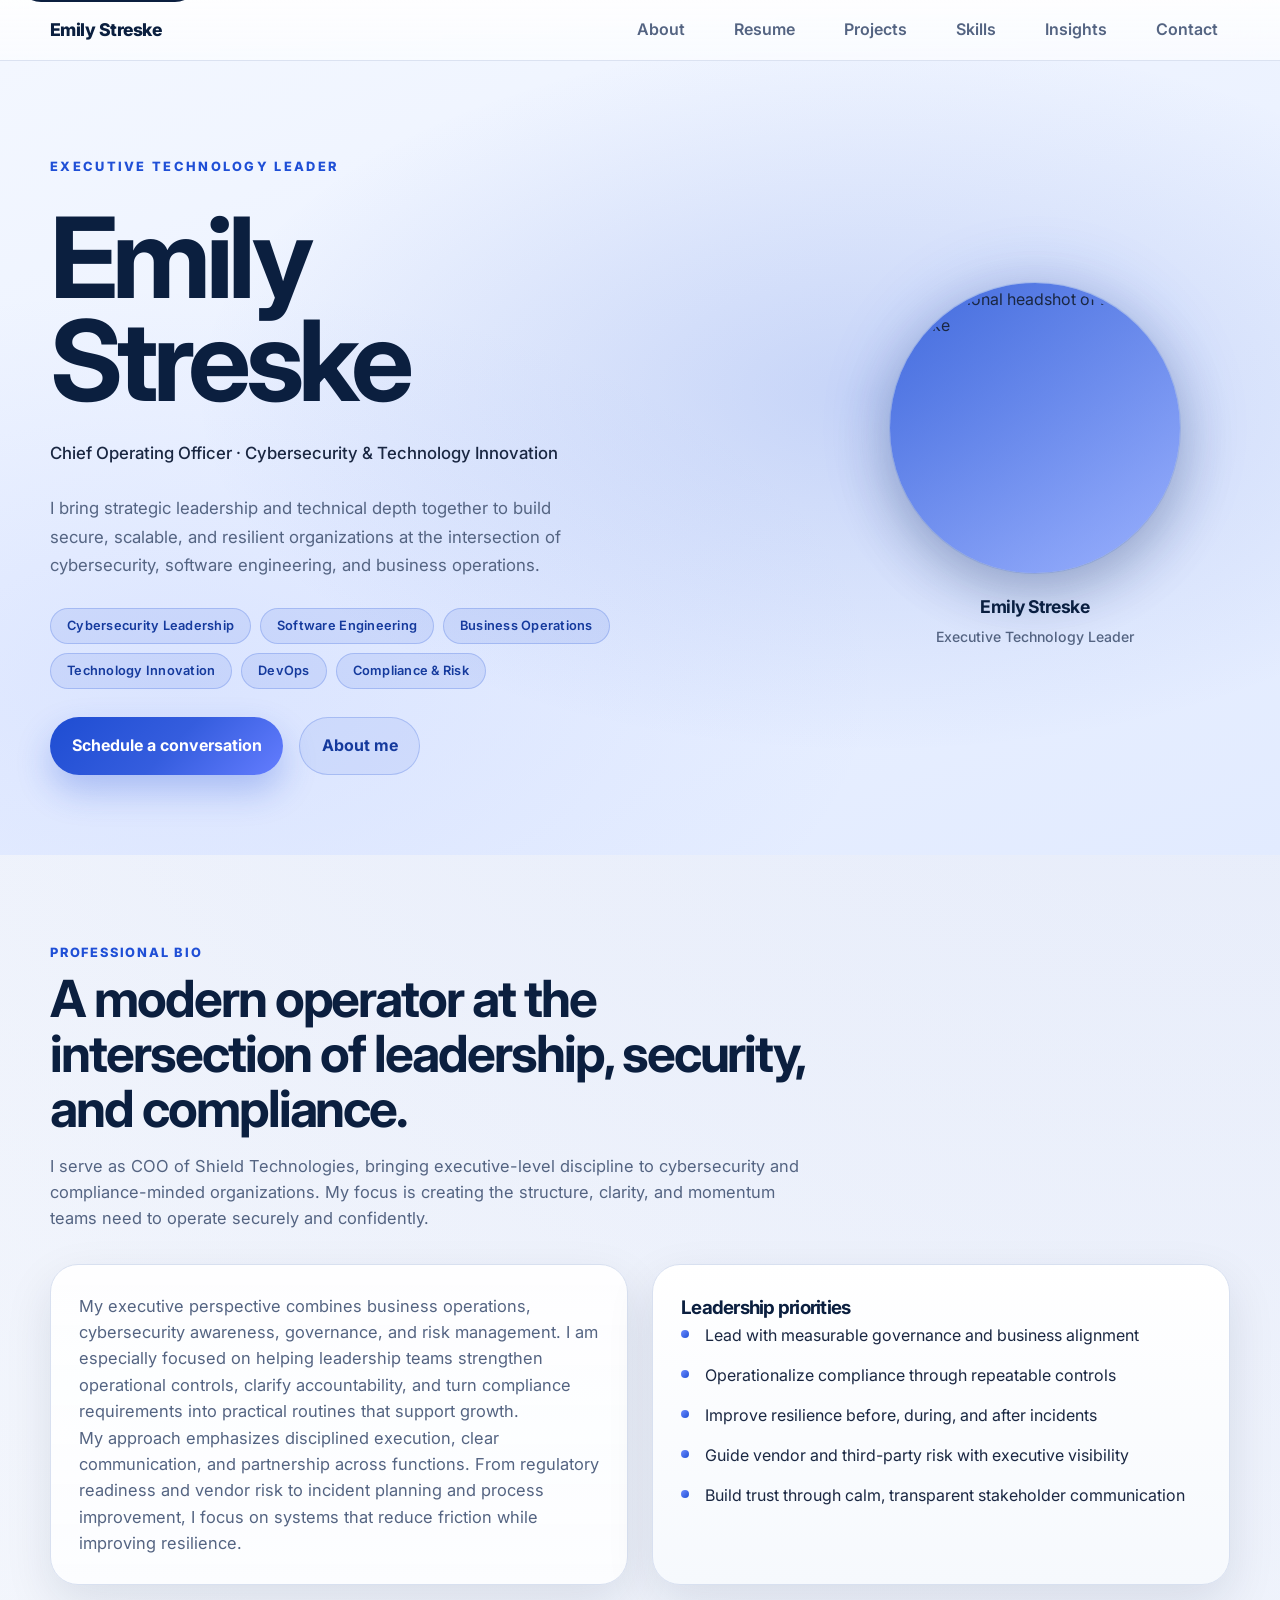
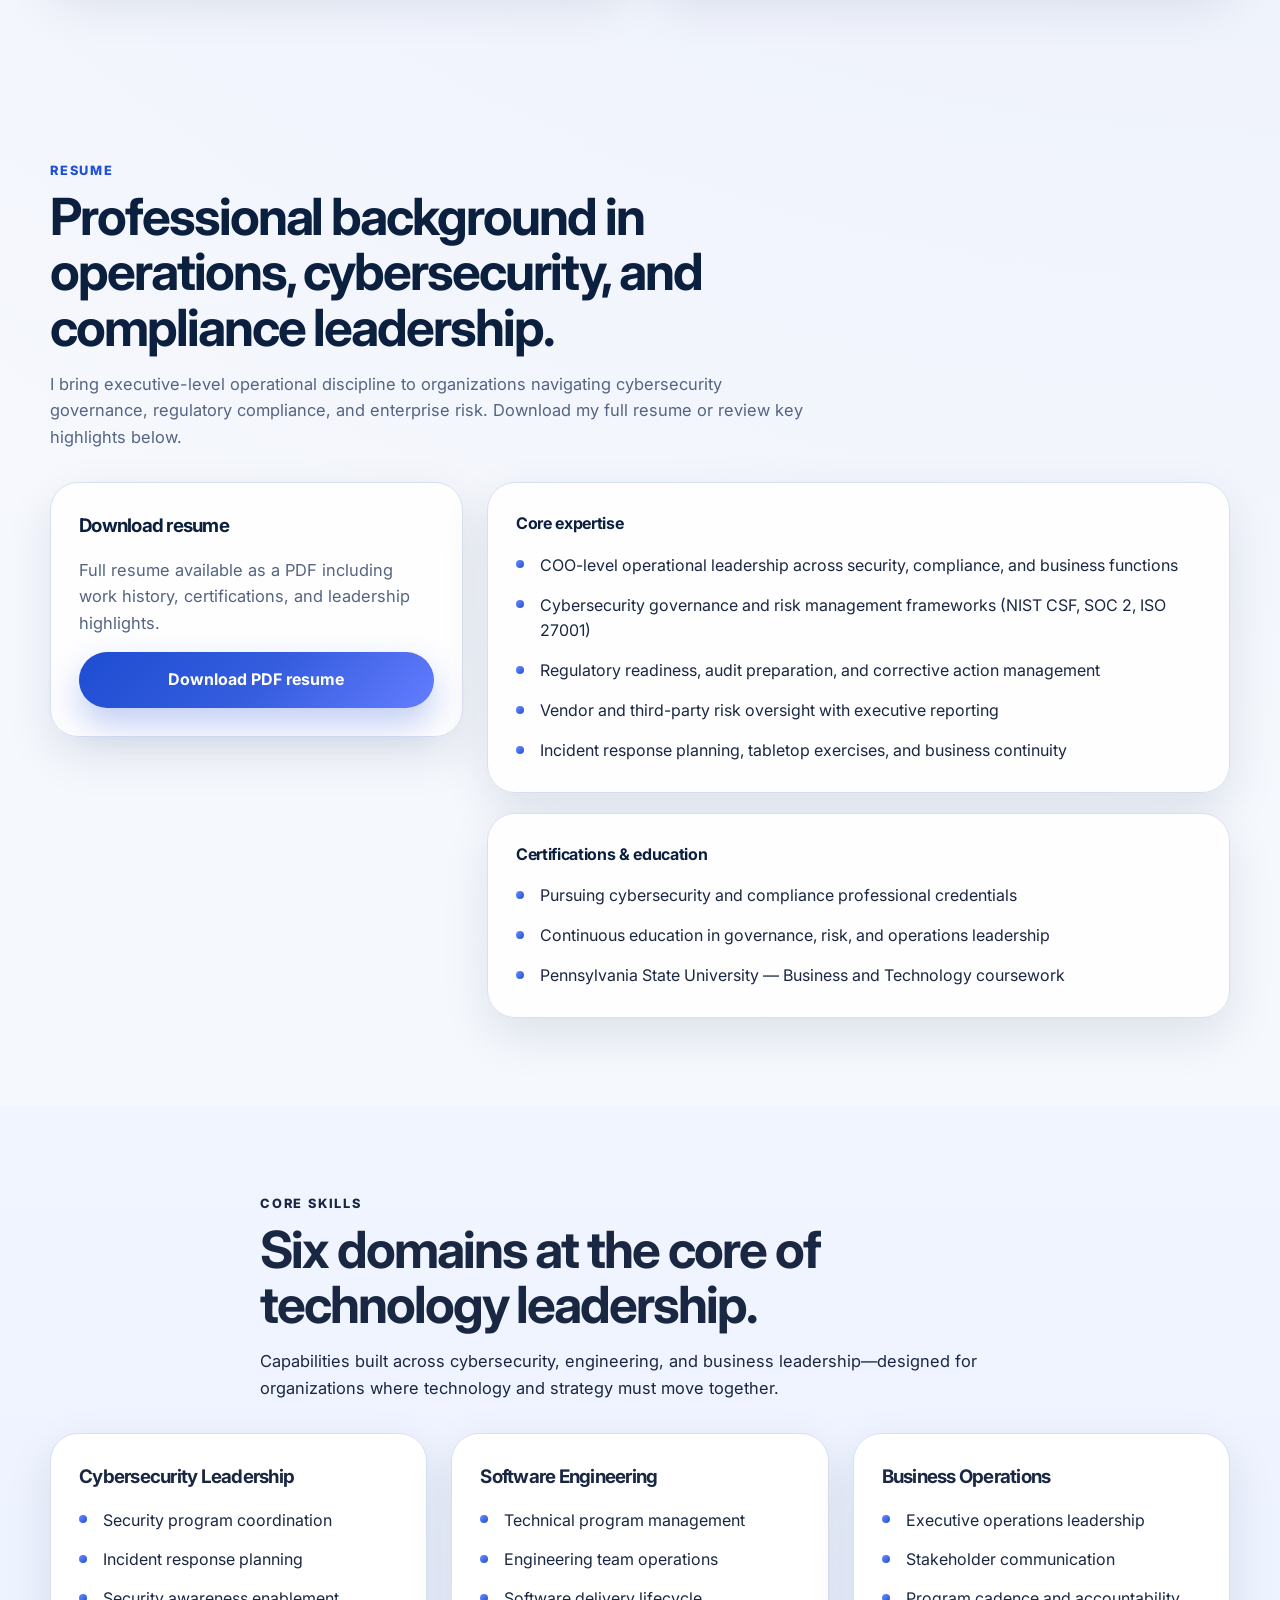
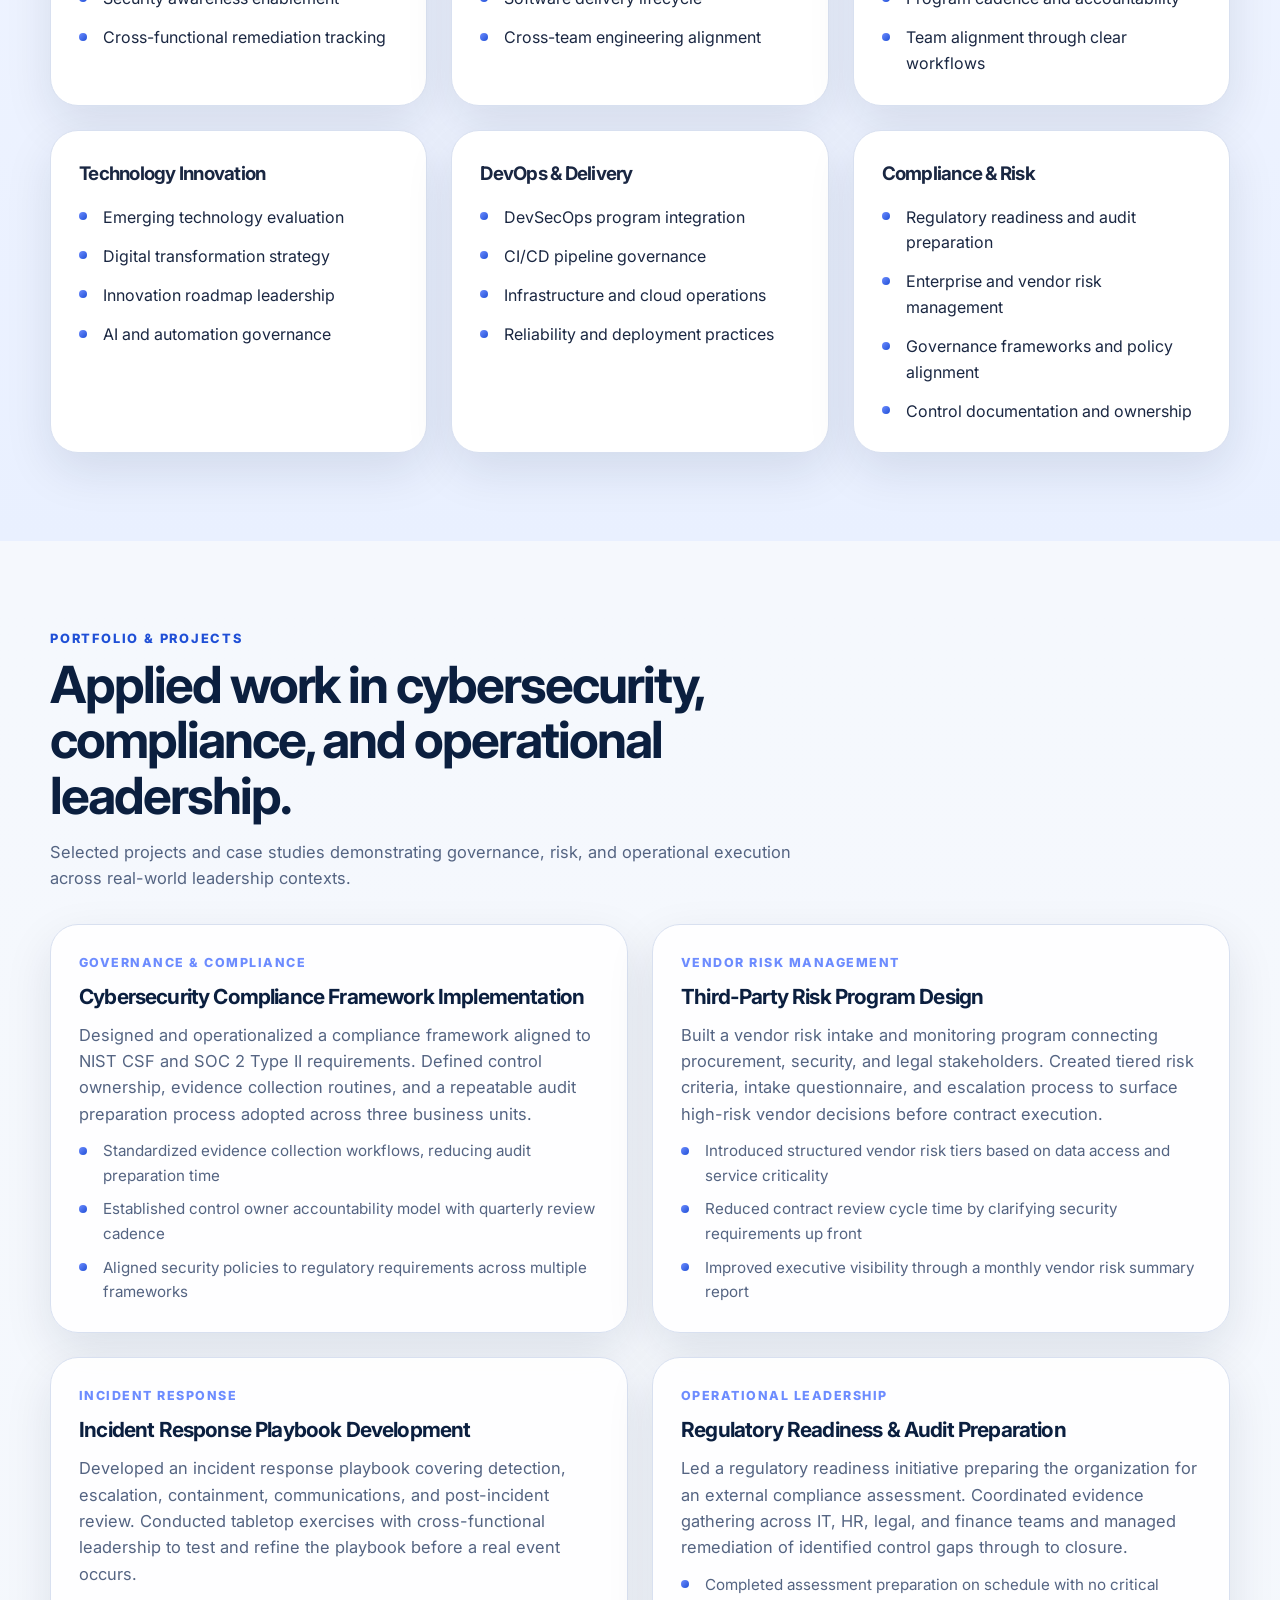
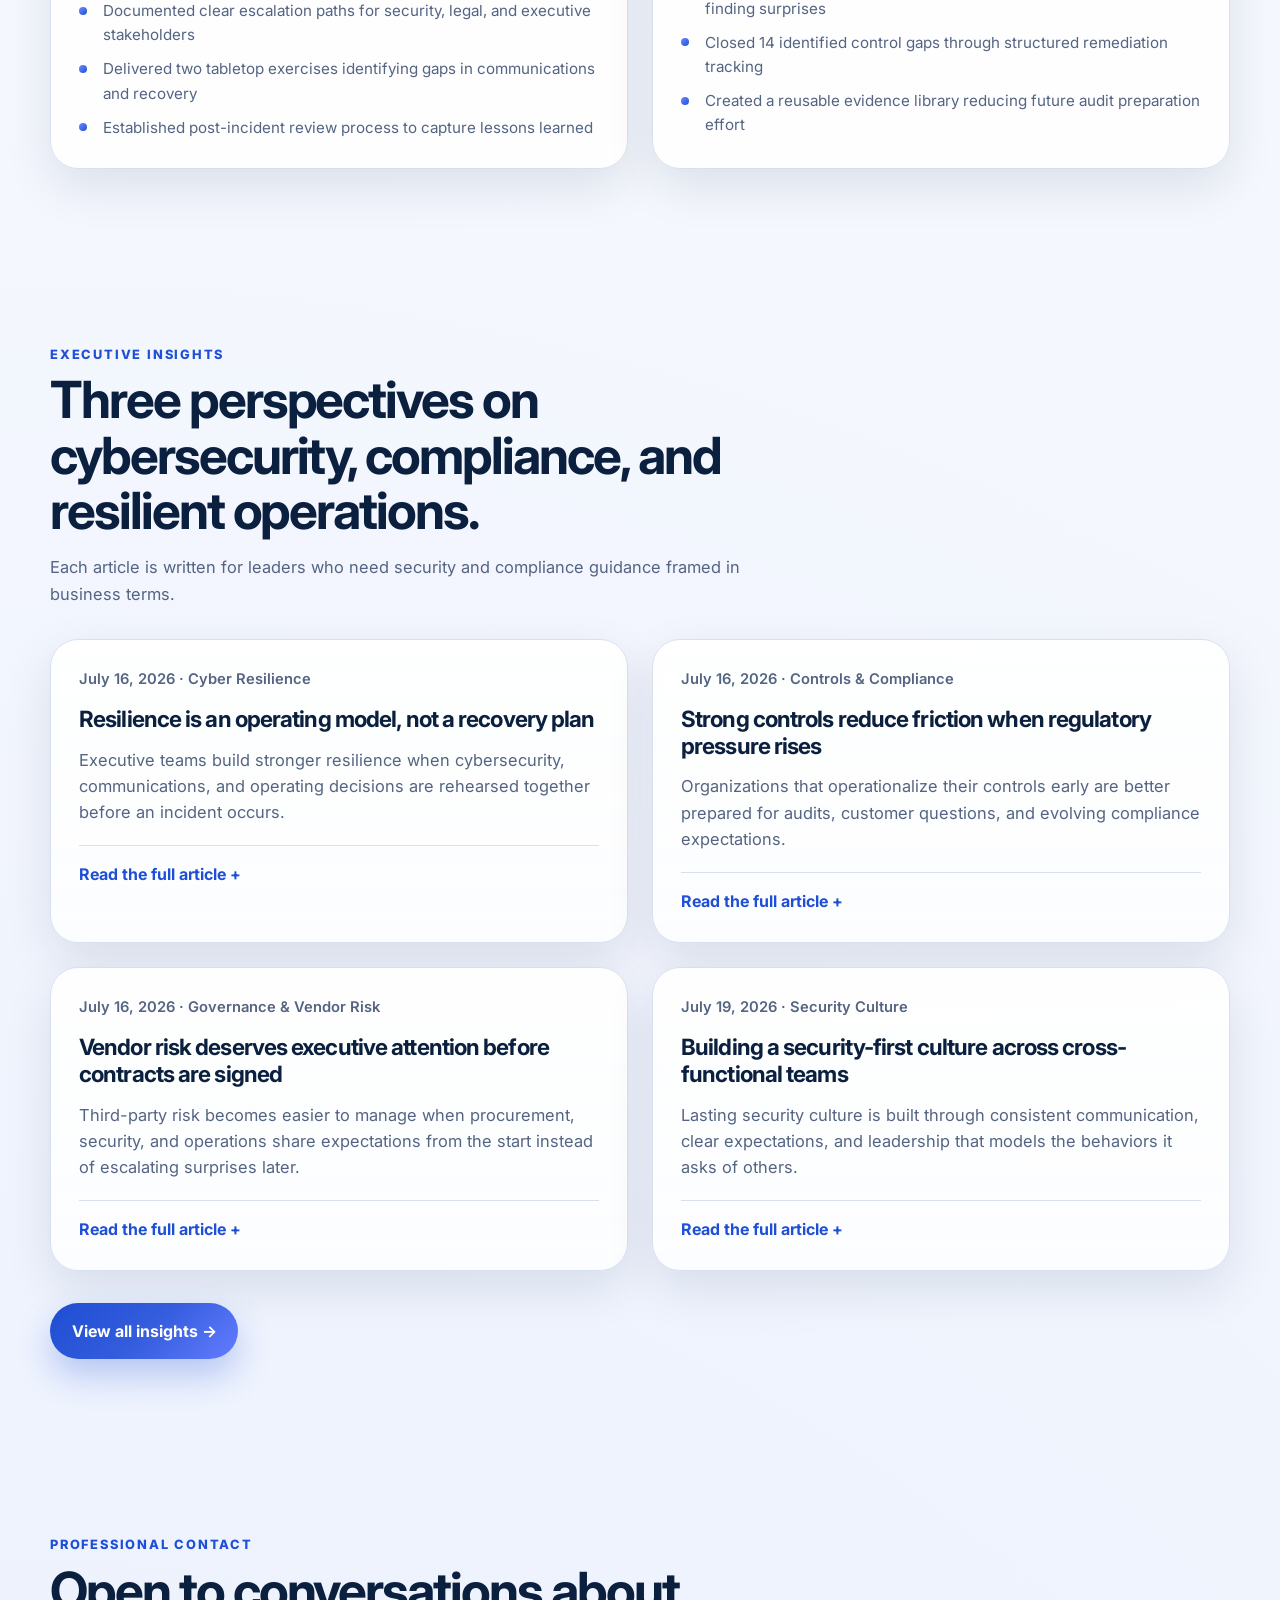
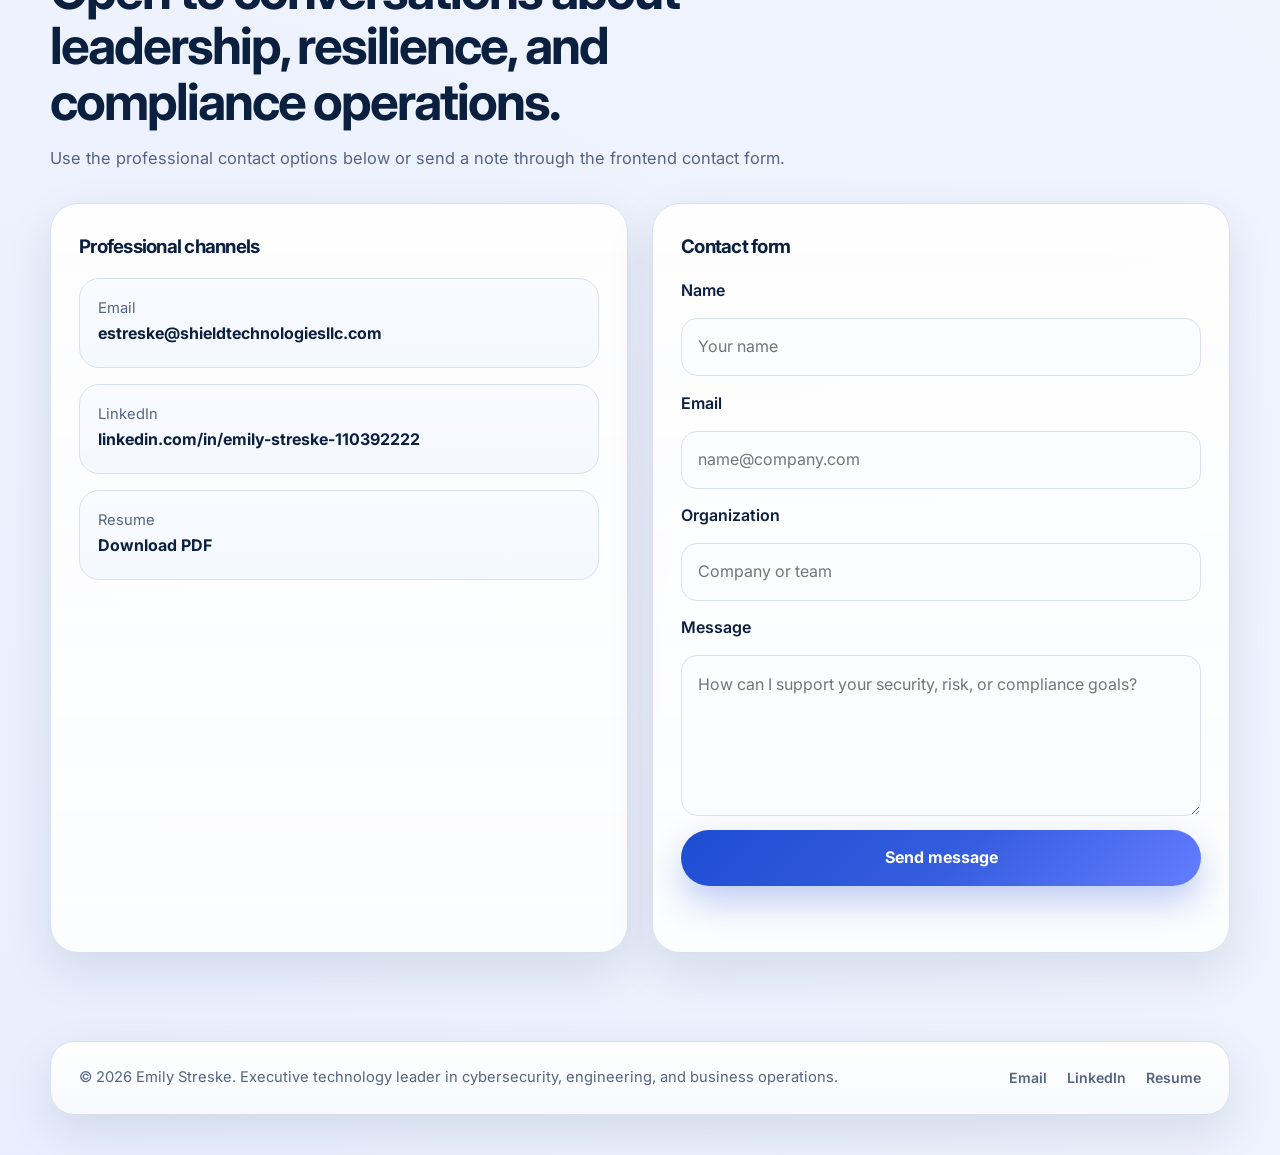
==== commit 4a5afc73: "Apply first-person voice and premium style refresh" ====
--- a/index.html
+++ b/index.html
@@ -6,11 +6,11 @@
   <title>Emily Streske | Executive Technology Leader · Cybersecurity, Engineering &amp; Business Operations</title>
   <meta
     name="description"
-    content="Emily Streske is an executive technology leader specializing in cybersecurity, software engineering, business operations, technology innovation, DevOps, and compliance and risk management."
+    content="I am an executive technology leader specializing in cybersecurity, software engineering, business operations, technology innovation, DevOps, and compliance and risk management."
   />
   <link rel="icon" type="image/svg+xml" href="assets/favicon.svg" />
   <meta property="og:title" content="Emily Streske | Executive Technology Leader" />
-  <meta property="og:description" content="Emily Streske is an executive technology leader specializing in cybersecurity, software engineering, business operations, technology innovation, DevOps, and compliance and risk management." />
+  <meta property="og:description" content="I am an executive technology leader specializing in cybersecurity, software engineering, business operations, technology innovation, DevOps, and compliance and risk management." />
   <meta property="og:type" content="website" />
   <meta property="og:url" content="https://emilystreske3.github.io/emily-streske/" />
   <meta property="og:image" content="https://github.com/user-attachments/assets/9c6bf0b3-516e-423a-a13f-56988ceb57b4" />
@@ -61,9 +61,9 @@
           <h1>Emily<br>Streske</h1>
           <p class="hero-title">Chief Operating Officer &middot; Cybersecurity &amp; Technology Innovation</p>
           <p class="hero-text">
-            Where strategic leadership meets technical depth. Building secure, scalable, and
-            resilient organizations at the intersection of cybersecurity, software engineering,
-            and business operations.
+            I bring strategic leadership and technical depth together to build secure, scalable,
+            and resilient organizations at the intersection of cybersecurity, software
+            engineering, and business operations.
           </p>
           <ul class="brand-pillars" aria-label="Core brand domains">
             <li>Cybersecurity Leadership</li>
@@ -150,8 +150,8 @@
         <p class="eyebrow">Resume</p>
         <h2>Professional background in operations, cybersecurity, and compliance leadership.</h2>
         <p class="section-intro">
-          Emily brings executive-level operational discipline to organizations navigating cybersecurity
-          governance, regulatory compliance, and enterprise risk. Download the full resume or review
+        I bring executive-level operational discipline to organizations navigating cybersecurity
+        governance, regulatory compliance, and enterprise risk. Download my full resume or review
           key highlights below.
         </p>
       </div>
@@ -541,7 +541,7 @@
               id="message"
               name="message"
               rows="5"
-              placeholder="How can Emily support your security, risk, or compliance goals?"
+              placeholder="How can I support your security, risk, or compliance goals?"
               required
             ></textarea>
 
--- a/styles.css
+++ b/styles.css
@@ -1,17 +1,18 @@
 :root {
-  --bg: #08111f;
-  --bg-alt: #0f1b31;
+  --bg: #f6f8fc;
+  --bg-alt: #eef2fb;
   --surface: #ffffff;
-  --surface-soft: #f2f6fb;
-  --surface-accent: #e8f0fb;
-  --text: #142033;
-  --muted: #5f6d80;
-  --heading: #0f1b31;
-  --primary: #1b5cff;
-  --primary-dark: #143fb3;
-  --accent: #0f9d8b;
-  --border: #d7e0ec;
-  --shadow: 0 20px 50px rgba(8, 17, 31, 0.14);
+  --surface-soft: #f8faff;
+  --surface-accent: #edf2ff;
+  --text: #1a2742;
+  --muted: #546482;
+  --heading: #0b1f3f;
+  --primary: #1f4fd6;
+  --primary-dark: #153a9d;
+  --accent: #6d8cff;
+  --border: #d8e0f0;
+  --shadow: 0 18px 48px rgba(8, 27, 60, 0.1);
+  --shadow-strong: 0 28px 72px rgba(8, 27, 60, 0.16);
   --radius-lg: 28px;
   --radius-md: 20px;
   --radius-sm: 14px;
@@ -33,8 +34,9 @@
   font-family: 'Inter', Arial, sans-serif;
   color: var(--text);
   background:
-    radial-gradient(circle at top right, rgba(27, 92, 255, 0.08), transparent 24%),
-    linear-gradient(180deg, #f7f9fc 0%, #eef3f8 100%);
+    radial-gradient(circle at top right, rgba(31, 79, 214, 0.1), transparent 32%),
+    radial-gradient(circle at bottom left, rgba(109, 140, 255, 0.08), transparent 35%),
+    linear-gradient(180deg, #f7f9fd 0%, #f3f7fd 100%);
   line-height: 1.6;
 }
 
@@ -73,9 +75,9 @@
   position: sticky;
   top: 0;
   z-index: 100;
-  backdrop-filter: blur(16px);
-  background: rgba(247, 249, 252, 0.88);
-  border-bottom: 1px solid rgba(215, 224, 236, 0.9);
+  backdrop-filter: blur(20px);
+  background: linear-gradient(180deg, rgba(255, 255, 255, 0.94), rgba(250, 252, 255, 0.9));
+  border-bottom: 1px solid rgba(216, 224, 240, 0.92);
 }
 
 .navbar,
@@ -113,10 +115,17 @@
 .nav-links a {
   color: var(--muted);
   font-weight: 600;
+  padding: 0.38rem 0.78rem;
+  border-radius: 999px;
+  transition: color 0.2s ease, background 0.2s ease;
 }
 
 .nav-links a:hover,
-.nav-links a:focus-visible,
+.nav-links a:focus-visible {
+  color: var(--primary);
+  background: rgba(31, 79, 214, 0.08);
+}
+
 .logo:hover,
 .logo:focus-visible {
   color: var(--primary);
@@ -146,7 +155,7 @@
 }
 
 .section {
-  padding: 5rem 0;
+  padding: 5.5rem 0;
 }
 
 .hero {
@@ -221,8 +230,8 @@
 
 .btn.primary {
   color: #fff;
-  background: linear-gradient(135deg, var(--primary), #3574ff);
-  box-shadow: 0 18px 30px rgba(27, 92, 255, 0.22);
+  background: linear-gradient(135deg, #1e4dd2, #355dde 52%, #647dff 100%);
+  box-shadow: 0 16px 34px rgba(31, 79, 214, 0.28);
 }
 
 .btn.primary:hover,
@@ -231,7 +240,7 @@
 }
 
 .btn.secondary {
-  background: rgba(255, 255, 255, 0.92);
+  background: var(--surface);
   color: var(--heading);
   border: 1px solid var(--border);
 }
@@ -274,10 +283,24 @@
 .content-card,
 .skill-card,
 .blog-card {
-  background: rgba(255, 255, 255, 0.92);
+  background: linear-gradient(180deg, rgba(255, 255, 255, 0.95), rgba(252, 253, 255, 0.98));
   border: 1px solid var(--border);
   border-radius: var(--radius-lg);
   box-shadow: var(--shadow);
+  transition: transform 0.22s ease, box-shadow 0.22s ease, border-color 0.22s ease;
+}
+
+.hero-panel:hover,
+.content-card:hover,
+.skill-card:hover,
+.blog-card:hover,
+.project-card:hover,
+.resume-block:hover,
+.resume-download-card:hover,
+.showcase-card:hover {
+  transform: translateY(-4px);
+  border-color: rgba(31, 79, 214, 0.24);
+  box-shadow: var(--shadow-strong);
 }
 
 .hero-panel {
@@ -290,7 +313,7 @@
   gap: 0.85rem;
   padding: 1.5rem;
   border-radius: calc(var(--radius-lg) - 8px);
-  background: linear-gradient(180deg, rgba(232, 240, 251, 0.95), rgba(255, 255, 255, 0.95));
+  background: linear-gradient(180deg, rgba(237, 243, 255, 0.95), rgba(255, 255, 255, 0.98));
 }
 
 .headshot-image,
@@ -299,14 +322,14 @@
   aspect-ratio: 1;
   border-radius: 24px;
   object-fit: cover;
-  box-shadow: 0 14px 32px rgba(8, 17, 31, 0.18);
+  box-shadow: 0 14px 30px rgba(13, 45, 92, 0.16);
 }
 
 .headshot-fallback {
   display: grid;
   place-items: center;
   color: #fff;
-  background: linear-gradient(135deg, var(--heading), var(--primary));
+  background: linear-gradient(135deg, var(--primary-dark), var(--primary));
 }
 
 .headshot-fallback[hidden] {
@@ -409,8 +432,8 @@
 
 .section-accent {
   width: 100%;
-  background: linear-gradient(180deg, rgba(15, 27, 49, 0.98), rgba(18, 39, 74, 0.98));
-  color: #fff;
+  background: linear-gradient(180deg, #f1f5ff 0%, #e9f0ff 100%);
+  color: var(--text);
 }
 
 .section-accent .section-heading,
@@ -434,9 +457,9 @@
 }
 
 .skill-card {
-  background: rgba(255, 255, 255, 0.08);
-  border-color: rgba(255, 255, 255, 0.12);
-  box-shadow: none;
+  background: #ffffff;
+  border-color: var(--border);
+  box-shadow: var(--shadow);
 }
 
 .skill-card h3 {
@@ -509,13 +532,15 @@
   padding: 1rem 1.1rem;
   border: 1px solid var(--border);
   border-radius: var(--radius-md);
-  background: var(--surface-soft);
+  background: linear-gradient(180deg, #f9fbff, #f4f8ff);
+  transition: transform 0.2s ease, border-color 0.2s ease, box-shadow 0.2s ease;
 }
 
 .contact-links a:hover,
 .contact-links a:focus-visible {
-  border-color: rgba(27, 92, 255, 0.4);
-  box-shadow: 0 12px 24px rgba(27, 92, 255, 0.08);
+  transform: translateY(-2px);
+  border-color: rgba(31, 79, 214, 0.42);
+  box-shadow: 0 16px 30px rgba(31, 79, 214, 0.13);
 }
 
 .contact-note {
@@ -564,13 +589,48 @@
   padding: 0 0 2.5rem;
 }
 
-.footer p {
-  margin: 0;
+.footer-inner {
+  display: flex;
+  align-items: center;
+  justify-content: space-between;
+  gap: 1.5rem;
+  flex-wrap: wrap;
   padding: 1.5rem 1.75rem;
   border-radius: 24px;
-  background: var(--heading);
-  color: rgba(255, 255, 255, 0.82);
-  text-align: center;
+  background: linear-gradient(180deg, #ffffff, #f7f9fe);
+  border: 1px solid var(--border);
+  box-shadow: var(--shadow);
+}
+
+.footer-copy {
+  margin: 0;
+  color: var(--muted);
+  font-size: 0.92rem;
+}
+
+.footer-links {
+  display: flex;
+  gap: 1.25rem;
+  flex-wrap: wrap;
+}
+
+.footer-links a {
+  color: var(--muted);
+  font-size: 0.88rem;
+  font-weight: 600;
+  transition: color 0.2s;
+}
+
+.footer-links a:hover,
+.footer-links a:focus-visible {
+  color: var(--primary);
+}
+
+/* ── Blog post author byline ───────────────────────────────────────────────── */
+.post-author {
+  color: var(--muted);
+  font-size: 0.88rem;
+  font-weight: 600;
 }
 
 @media (max-width: 1080px) {
@@ -636,6 +696,12 @@
   .blog-card {
     padding: 1.35rem;
   }
+
+  .footer-inner {
+    flex-direction: column;
+    align-items: flex-start;
+    gap: 1rem;
+  }
 }
 
 /* ── Resume section ────────────────────────────────────────────────────────── */
@@ -779,7 +845,7 @@
 /* ── Hero redesign: dark executive brand section ─────────────────────────── */
 
 .hero-section {
-  background: linear-gradient(160deg, #060e1e 0%, #0a1830 55%, #0e1f3d 100%);
+  background: linear-gradient(160deg, #f3f7ff 0%, #e9f0ff 58%, #e2ebff 100%);
   position: relative;
   overflow: hidden;
 }
@@ -789,8 +855,8 @@
   position: absolute;
   inset: 0;
   background:
-    radial-gradient(ellipse at 68% 42%, rgba(27, 92, 255, 0.14) 0%, transparent 55%),
-    radial-gradient(ellipse at 14% 78%, rgba(15, 157, 139, 0.08) 0%, transparent 45%);
+    radial-gradient(ellipse at 68% 42%, rgba(31, 79, 214, 0.18) 0%, transparent 55%),
+    radial-gradient(ellipse at 14% 78%, rgba(109, 140, 255, 0.12) 0%, transparent 45%);
   pointer-events: none;
 }
 
@@ -812,19 +878,19 @@
 }
 
 .hero-section .eyebrow {
-  color: rgba(130, 170, 255, 0.95);
+  color: var(--primary);
   letter-spacing: 0.18em;
 }
 
 .hero-section h1 {
   font-size: clamp(3.6rem, 9vw, 7rem);
   line-height: 0.92;
-  color: #ffffff;
+  color: var(--heading);
   letter-spacing: -0.05em;
 }
 
 .hero-title {
-  color: rgba(255, 255, 255, 0.6);
+  color: var(--text);
   font-size: 1.05rem;
   font-weight: 500;
   margin: 0;
@@ -832,7 +898,7 @@
 }
 
 .hero-section .hero-text {
-  color: rgba(255, 255, 255, 0.52);
+  color: var(--muted);
   font-size: 1.05rem;
   line-height: 1.72;
   max-width: 50ch;
@@ -850,10 +916,10 @@
 
 .brand-pillars li {
   padding: 0.42rem 1rem;
-  background: rgba(27, 92, 255, 0.14);
-  border: 1px solid rgba(27, 92, 255, 0.3);
+  background: rgba(31, 79, 214, 0.1);
+  border: 1px solid rgba(31, 79, 214, 0.22);
   border-radius: 999px;
-  color: rgba(255, 255, 255, 0.82);
+  color: var(--primary-dark);
   font-size: 0.8rem;
   font-weight: 600;
   letter-spacing: 0.02em;
@@ -861,20 +927,20 @@
 }
 
 .brand-pillars li:hover {
-  background: rgba(27, 92, 255, 0.28);
-  border-color: rgba(27, 92, 255, 0.55);
+  background: rgba(31, 79, 214, 0.18);
+  border-color: rgba(31, 79, 214, 0.4);
 }
 
 .btn.ghost {
-  background: rgba(255, 255, 255, 0.08);
-  color: rgba(255, 255, 255, 0.9);
-  border: 1px solid rgba(255, 255, 255, 0.18);
+  background: rgba(31, 79, 214, 0.08);
+  color: var(--primary-dark);
+  border: 1px solid rgba(31, 79, 214, 0.22);
 }
 
 .btn.ghost:hover,
 .btn.ghost:focus-visible {
-  background: rgba(255, 255, 255, 0.15);
-  border-color: rgba(255, 255, 255, 0.32);
+  background: rgba(31, 79, 214, 0.14);
+  border-color: rgba(31, 79, 214, 0.35);
   transform: translateY(-2px);
 }
 
@@ -890,11 +956,11 @@
   aspect-ratio: 1;
   border-radius: 50%;
   padding: 4px;
-  background: linear-gradient(145deg, rgba(27, 92, 255, 0.75), rgba(15, 157, 139, 0.55));
+  background: linear-gradient(145deg, rgba(31, 79, 214, 0.8), rgba(109, 140, 255, 0.58));
   box-shadow:
-    0 0 0 1px rgba(27, 92, 255, 0.12),
-    0 24px 64px rgba(0, 0, 0, 0.5),
-    0 0 80px rgba(27, 92, 255, 0.15);
+    0 0 0 1px rgba(31, 79, 214, 0.15),
+    0 20px 54px rgba(8, 27, 60, 0.24),
+    0 0 72px rgba(31, 79, 214, 0.2);
 }
 
 .headshot-ring .headshot-image,
@@ -912,7 +978,7 @@
 }
 
 .hero-badge-name {
-  color: rgba(255, 255, 255, 0.92);
+  color: var(--heading);
   font-weight: 700;
   font-size: 1.1rem;
   letter-spacing: -0.03em;
@@ -920,7 +986,7 @@
 }
 
 .hero-badge-title {
-  color: rgba(255, 255, 255, 0.5);
+  color: var(--muted);
   font-size: 0.88rem;
   font-weight: 500;
   margin: 0.3rem 0 0;
@@ -999,14 +1065,14 @@
 }
 
 .page-title {
-  color: #fff;
+  color: var(--heading);
   font-size: clamp(3rem, 7vw, 5.6rem);
   line-height: 0.98;
 }
 
 .page-subtitle {
   margin: 0;
-  color: rgba(255, 255, 255, 0.76);
+  color: var(--text);
   font-size: 1.05rem;
   font-weight: 600;
   letter-spacing: 0.01em;
@@ -1015,7 +1081,7 @@
 .page-summary {
   margin: 0;
   max-width: 56ch;
-  color: rgba(255, 255, 255, 0.6);
+  color: var(--muted);
   font-size: 1.04rem;
 }
 
@@ -1249,7 +1315,7 @@
   justify-content: space-between;
   gap: 2rem;
   flex-wrap: wrap;
-  background: linear-gradient(135deg, rgba(27, 92, 255, 0.06), rgba(15, 157, 139, 0.04));
+  background: linear-gradient(135deg, rgba(31, 99, 224, 0.08), rgba(79, 143, 255, 0.06));
 }
 
 .resume-cta-copy {
@@ -1322,7 +1388,7 @@
   display: grid;
   grid-template-columns: minmax(280px, 0.9fr) minmax(0, 1.4fr);
   gap: 0;
-  background: rgba(255, 255, 255, 0.92);
+  background: #ffffff;
   border: 1px solid var(--border);
   border-radius: var(--radius-lg);
   box-shadow: var(--shadow);
@@ -1352,23 +1418,23 @@
 }
 
 .showcase-screenshot--titan {
-  background: linear-gradient(160deg, #0a1630 0%, #0d1f42 50%, #132b5e 100%);
+  background: linear-gradient(160deg, #1a4da7 0%, #2f68c6 50%, #4e85dd 100%);
 }
 
 .showcase-screenshot--shield {
-  background: linear-gradient(160deg, #071a15 0%, #0c2820 50%, #0f3327 100%);
+  background: linear-gradient(160deg, #2558b7 0%, #3a73cb 50%, #6096e6 100%);
 }
 
 .showcase-screenshot--consulting {
-  background: linear-gradient(160deg, #080e1e 0%, #0b1530 50%, #0f1c3e 100%);
+  background: linear-gradient(160deg, #163f8d 0%, #285cb1 50%, #3c74ca 100%);
 }
 
 .showcase-screenshot--devops {
-  background: linear-gradient(160deg, #071510 0%, #0b2218 50%, #0d2c20 100%);
+  background: linear-gradient(160deg, #2153b0 0%, #3670c7 50%, #588ee0 100%);
 }
 
 .showcase-screenshot--cloud {
-  background: linear-gradient(160deg, #070d1c 0%, #0a1427 50%, #0d1a35 100%);
+  background: linear-gradient(160deg, #1c4799 0%, #2f63ba 50%, #4a80d8 100%);
 }
 
 /* Decorative rings behind the icon */
@@ -1514,8 +1580,8 @@
   gap: 1rem;
   align-items: flex-start;
   padding: 1.25rem 1.5rem;
-  background: linear-gradient(135deg, rgba(27, 92, 255, 0.06), rgba(15, 157, 139, 0.04));
-  border: 1px solid rgba(27, 92, 255, 0.14);
+  background: linear-gradient(135deg, rgba(31, 99, 224, 0.08), rgba(79, 143, 255, 0.06));
+  border: 1px solid rgba(31, 99, 224, 0.18);
   border-radius: var(--radius-md);
 }
 
@@ -1527,7 +1593,7 @@
   align-items: center;
   justify-content: center;
   border-radius: 50%;
-  background: linear-gradient(135deg, var(--accent), var(--primary));
+  background: linear-gradient(135deg, #4f8fff, var(--primary));
   color: #fff;
   font-size: 0.65rem;
   line-height: 1;
@@ -1599,3 +1665,628 @@
     font-size: 0.75rem;
   }
 }
+
+/* ── Blog system ─────────────────────────────────────────────────────────── */
+
+.blog-page .site-header {
+  background: rgba(247, 249, 252, 0.9);
+}
+
+/* Blog landing hero */
+.blog-hero {
+  background: linear-gradient(160deg, #f2f8ff 0%, #ebf4ff 60%, #e5f0ff 100%);
+  position: relative;
+  overflow: hidden;
+}
+
+.blog-hero::before {
+  content: '';
+  position: absolute;
+  inset: 0;
+  background:
+    radial-gradient(ellipse at 72% 48%, rgba(31, 99, 224, 0.13) 0%, transparent 55%),
+    radial-gradient(ellipse at 15% 80%, rgba(79, 143, 255, 0.1) 0%, transparent 45%);
+  pointer-events: none;
+}
+
+.blog-hero-inner {
+  width: min(calc(100% - 2rem), var(--max-width));
+  margin: 0 auto;
+  padding: 5.5rem 0 4rem;
+  position: relative;
+  z-index: 1;
+  display: grid;
+  gap: 2rem;
+}
+
+.blog-hero h1 {
+  font-size: clamp(2.8rem, 6vw, 5rem);
+  line-height: 0.96;
+  color: var(--heading);
+  letter-spacing: -0.05em;
+}
+
+.blog-hero .hero-lead {
+  color: var(--muted);
+  font-size: 1.05rem;
+  max-width: 52ch;
+  margin: 0;
+  line-height: 1.7;
+}
+
+/* Search and filter controls */
+.blog-controls {
+  display: grid;
+  gap: 1rem;
+}
+
+.blog-search-wrap {
+  position: relative;
+  max-width: 520px;
+}
+
+.blog-search-icon {
+  position: absolute;
+  left: 1rem;
+  top: 50%;
+  transform: translateY(-50%);
+  width: 1.05rem;
+  height: 1.05rem;
+  fill: none;
+  stroke: var(--muted);
+  stroke-width: 2;
+  stroke-linecap: round;
+  stroke-linejoin: round;
+  pointer-events: none;
+}
+
+.blog-search {
+  width: 100%;
+  padding: 0.85rem 1rem 0.85rem 2.8rem;
+  border: 1px solid var(--border);
+  border-radius: 999px;
+  background: rgba(255, 255, 255, 0.95);
+  color: var(--text);
+  font-size: 0.95rem;
+  transition: border-color 0.2s, box-shadow 0.2s;
+}
+
+.blog-search:focus {
+  outline: none;
+  border-color: rgba(27, 92, 255, 0.5);
+  box-shadow: 0 0 0 3px rgba(27, 92, 255, 0.14);
+}
+
+.blog-search::placeholder {
+  color: var(--muted);
+}
+
+/* Category filter pills */
+.blog-filters {
+  display: flex;
+  flex-wrap: wrap;
+  gap: 0.5rem;
+  list-style: none;
+  margin: 0;
+  padding: 0;
+}
+
+.blog-filter-btn {
+  padding: 0.48rem 1.1rem;
+  border: 1px solid var(--border);
+  border-radius: 999px;
+  background: #ffffff;
+  color: var(--muted);
+  font-size: 0.84rem;
+  font-weight: 600;
+  cursor: pointer;
+  transition: background 0.2s, border-color 0.2s, color 0.2s;
+}
+
+.blog-filter-btn:hover,
+.blog-filter-btn:focus-visible {
+  background: rgba(31, 99, 224, 0.08);
+  border-color: rgba(31, 99, 224, 0.35);
+  color: var(--primary-dark);
+  outline: none;
+}
+
+.blog-filter-btn.active {
+  background: var(--primary);
+  border-color: var(--primary);
+  color: #fff;
+}
+
+/* ── Blog post listing ───────────────────────────────────────────────────── */
+.blog-listing {
+  padding: 4rem 0 5.5rem;
+}
+
+.blog-listing-inner {
+  width: min(calc(100% - 2rem), var(--max-width));
+  margin: 0 auto;
+  display: grid;
+  gap: 2.5rem;
+}
+
+/* Featured post */
+.blog-featured {
+  display: grid;
+  grid-template-columns: minmax(0, 1fr) minmax(0, 1fr);
+  border-radius: var(--radius-lg);
+  overflow: hidden;
+  border: 1px solid var(--border);
+  box-shadow: var(--shadow);
+  background: #fff;
+  text-decoration: none;
+  color: inherit;
+  transition: transform 0.2s, box-shadow 0.2s;
+}
+
+.blog-featured:hover {
+  transform: translateY(-4px);
+  box-shadow: 0 28px 56px rgba(13, 45, 92, 0.16);
+}
+
+.blog-featured-image {
+  min-height: 340px;
+  position: relative;
+  overflow: hidden;
+  display: flex;
+  align-items: flex-end;
+  padding: 2rem;
+}
+
+.blog-featured-image::after {
+  content: '';
+  position: absolute;
+  inset: 0;
+  background:
+    radial-gradient(ellipse at 30% 60%, rgba(255, 255, 255, 0.06) 0%, transparent 55%),
+    radial-gradient(ellipse at 80% 20%, rgba(255, 255, 255, 0.04) 0%, transparent 50%);
+  pointer-events: none;
+}
+
+.blog-featured-label {
+  position: relative;
+  z-index: 1;
+  padding: 0.38rem 1rem;
+  background: rgba(255, 255, 255, 0.14);
+  border: 1px solid rgba(255, 255, 255, 0.24);
+  border-radius: 999px;
+  color: #fff;
+  font-size: 0.78rem;
+  font-weight: 700;
+  letter-spacing: 0.08em;
+  text-transform: uppercase;
+}
+
+.blog-featured-body {
+  padding: 2.5rem;
+  display: grid;
+  gap: 1.1rem;
+  align-content: center;
+}
+
+.blog-featured-body h2 {
+  font-size: clamp(1.55rem, 2.8vw, 2.1rem);
+  line-height: 1.1;
+  margin: 0;
+}
+
+.blog-featured-body .post-excerpt {
+  color: var(--muted);
+  font-size: 1.03rem;
+  line-height: 1.68;
+  margin: 0;
+}
+
+.blog-featured-footer {
+  display: flex;
+  align-items: center;
+  justify-content: space-between;
+  flex-wrap: wrap;
+  gap: 0.75rem;
+  margin-top: 0.4rem;
+}
+
+/* Posts grid */
+.blog-posts-grid {
+  display: grid;
+  grid-template-columns: repeat(3, minmax(0, 1fr));
+  gap: 1.5rem;
+}
+
+/* Post card */
+.post-card {
+  background: rgba(255, 255, 255, 0.92);
+  border: 1px solid var(--border);
+  border-radius: var(--radius-lg);
+  box-shadow: var(--shadow);
+  overflow: hidden;
+  display: flex;
+  flex-direction: column;
+  text-decoration: none;
+  color: inherit;
+  transition: transform 0.2s, box-shadow 0.2s;
+}
+
+.post-card:hover {
+  transform: translateY(-4px);
+  box-shadow: 0 24px 50px rgba(13, 45, 92, 0.15);
+}
+
+.post-card-image {
+  height: 156px;
+  position: relative;
+  overflow: hidden;
+}
+
+.post-card-image::after {
+  content: '';
+  position: absolute;
+  inset: 0;
+  background: radial-gradient(ellipse at 30% 60%, rgba(255, 255, 255, 0.05) 0%, transparent 60%);
+}
+
+.post-card-body {
+  padding: 1.5rem;
+  display: flex;
+  flex-direction: column;
+  gap: 0.75rem;
+  flex: 1;
+}
+
+.post-card-body h3 {
+  font-size: 1.13rem;
+  line-height: 1.27;
+  margin: 0;
+  color: var(--heading);
+}
+
+.post-card-body .post-excerpt {
+  font-size: 0.94rem;
+  color: var(--muted);
+  line-height: 1.62;
+  margin: 0;
+  flex: 1;
+}
+
+.post-card-footer {
+  display: flex;
+  align-items: center;
+  justify-content: space-between;
+  margin-top: 0.5rem;
+  padding-top: 1rem;
+  border-top: 1px solid var(--border);
+}
+
+.post-date {
+  color: var(--muted);
+  font-size: 0.84rem;
+}
+
+.post-read-link {
+  display: inline-flex;
+  align-items: center;
+  gap: 0.35rem;
+  color: var(--primary);
+  font-weight: 700;
+  font-size: 0.88rem;
+  transition: gap 0.2s;
+}
+
+.post-read-link:hover {
+  gap: 0.58rem;
+}
+
+/* Category badge */
+.post-category {
+  display: inline-flex;
+  align-items: center;
+  padding: 0.3rem 0.85rem;
+  border-radius: 999px;
+  font-size: 0.76rem;
+  font-weight: 700;
+  letter-spacing: 0.06em;
+  text-transform: uppercase;
+}
+
+.cat-cybersecurity { background: rgba(31, 99, 224, 0.12); color: #1f63e0; }
+.cat-compliance    { background: rgba(48, 116, 220, 0.1); color: #2d67c3; }
+.cat-devops        { background: rgba(56, 130, 238, 0.1); color: #2f77d1; }
+.cat-cloud         { background: rgba(37, 141, 217, 0.1); color: #1f74bb; }
+.cat-leadership    { background: rgba(73, 108, 206, 0.1); color: #385cb7; }
+.cat-trends        { background: rgba(60, 134, 255, 0.1); color: #2f70d4; }
+
+/* Image gradient backgrounds per category */
+.img-cybersecurity { background: linear-gradient(135deg, #1a4da7 0%, #4f8fff 100%); }
+.img-compliance    { background: linear-gradient(135deg, #2457b5 0%, #5d95ea 100%); }
+.img-devops        { background: linear-gradient(135deg, #1f4aa0 0%, #4d85dd 100%); }
+.img-cloud         { background: linear-gradient(135deg, #1f5cb8 0%, #54a3f3 100%); }
+.img-leadership    { background: linear-gradient(135deg, #2e53ad 0%, #6d94e6 100%); }
+.img-trends        { background: linear-gradient(135deg, #2b64c4 0%, #6ba8ff 100%); }
+
+/* No results */
+.blog-no-results {
+  display: none;
+  grid-column: 1 / -1;
+  padding: 3rem 1.5rem;
+  text-align: center;
+  color: var(--muted);
+  font-size: 1.05rem;
+  background: rgba(255, 255, 255, 0.6);
+  border: 1px solid var(--border);
+  border-radius: var(--radius-lg);
+}
+
+/* ── Individual post page ────────────────────────────────────────────────── */
+
+.post-page .site-header {
+  background: rgba(247, 249, 252, 0.9);
+}
+
+.post-hero {
+  position: relative;
+  overflow: hidden;
+}
+
+.post-hero::before {
+  content: '';
+  position: absolute;
+  inset: 0;
+  background:
+    radial-gradient(ellipse at 70% 40%, rgba(31, 99, 224, 0.15) 0%, transparent 55%),
+    radial-gradient(ellipse at 10% 80%, rgba(79, 143, 255, 0.1) 0%, transparent 45%);
+  pointer-events: none;
+}
+
+.post-hero-inner {
+  width: min(calc(100% - 2rem), 820px);
+  margin: 0 auto;
+  padding: 5.5rem 0 4rem;
+  position: relative;
+  z-index: 1;
+  display: grid;
+  gap: 1.5rem;
+}
+
+.post-hero h1 {
+  font-size: clamp(2.2rem, 5vw, 3.6rem);
+  line-height: 1.05;
+  color: var(--heading);
+}
+
+.post-hero-meta {
+  display: flex;
+  flex-wrap: wrap;
+  align-items: center;
+  gap: 0.75rem;
+  order: -1;
+}
+
+.post-hero-meta .post-category {
+  background: rgba(31, 99, 224, 0.12);
+  color: var(--primary-dark);
+}
+
+.post-hero-meta .post-meta-text {
+  color: var(--muted);
+  font-size: 0.9rem;
+}
+
+.post-hero-lead {
+  color: var(--muted);
+  font-size: 1.1rem;
+  line-height: 1.72;
+  max-width: 60ch;
+  margin: 0;
+}
+
+/* Post featured image banner */
+.post-featured-banner {
+  width: min(calc(100% - 2rem), var(--max-width));
+  margin: -2.5rem auto 0;
+  height: 380px;
+  border-radius: var(--radius-lg);
+  overflow: hidden;
+  position: relative;
+  box-shadow: 0 24px 54px rgba(13, 45, 92, 0.16);
+  z-index: 2;
+}
+
+.post-featured-banner-inner {
+  width: 100%;
+  height: 100%;
+  display: flex;
+  align-items: center;
+  justify-content: center;
+  position: relative;
+}
+
+.post-featured-banner-inner::after {
+  content: '';
+  position: absolute;
+  inset: 0;
+  background:
+    radial-gradient(ellipse at 20% 70%, rgba(255, 255, 255, 0.06) 0%, transparent 55%),
+    radial-gradient(ellipse at 85% 20%, rgba(255, 255, 255, 0.04) 0%, transparent 50%);
+}
+
+.post-banner-label {
+  position: relative;
+  z-index: 1;
+  color: rgba(255, 255, 255, 0.3);
+  font-size: clamp(2.5rem, 6vw, 5rem);
+  font-weight: 800;
+  letter-spacing: -0.05em;
+  text-transform: uppercase;
+  text-align: center;
+  padding: 0 1.5rem;
+  pointer-events: none;
+}
+
+/* Post article body */
+.post-article {
+  padding: 5rem 0 5.5rem;
+}
+
+.post-article-inner {
+  width: min(calc(100% - 2rem), 760px);
+  margin: 0 auto;
+  display: grid;
+  gap: 2.5rem;
+}
+
+.post-body-content {
+  display: grid;
+  gap: 1.4rem;
+}
+
+.post-body-content h2 {
+  font-size: 1.6rem;
+  line-height: 1.18;
+  color: var(--heading);
+  margin-top: 0.75rem;
+  letter-spacing: -0.03em;
+}
+
+.post-body-content p {
+  color: var(--muted);
+  font-size: 1.06rem;
+  line-height: 1.8;
+  margin: 0;
+}
+
+.post-body-content ul {
+  padding: 0;
+  list-style: none;
+  display: grid;
+  gap: 0.65rem;
+  margin: 0;
+}
+
+.post-body-content ul li {
+  position: relative;
+  padding-left: 1.5rem;
+  color: var(--muted);
+  font-size: 1.03rem;
+  line-height: 1.68;
+}
+
+.post-body-content ul li::before {
+  content: '';
+  position: absolute;
+  left: 0;
+  top: 0.72rem;
+  width: 0.5rem;
+  height: 0.5rem;
+  border-radius: 999px;
+  background: linear-gradient(135deg, var(--accent), var(--primary));
+  transform: translateY(-50%);
+}
+
+.post-takeaways {
+  background: var(--surface-accent);
+  border: 1px solid rgba(27, 92, 255, 0.14);
+  border-radius: var(--radius-md);
+  padding: 2rem;
+  display: grid;
+  gap: 1rem;
+}
+
+.post-takeaways h3 {
+  font-size: 1.12rem;
+  color: var(--heading);
+  margin: 0;
+}
+
+.post-nav-row {
+  display: flex;
+  align-items: center;
+  justify-content: space-between;
+  flex-wrap: wrap;
+  gap: 1rem;
+  padding-top: 2rem;
+  border-top: 1px solid var(--border);
+}
+
+/* Related posts */
+.related-posts {
+  background: linear-gradient(180deg, #f8fbff 0%, #f2f7ff 100%);
+  border-top: 1px solid var(--border);
+  padding: 4.5rem 0;
+}
+
+@media (prefers-reduced-motion: reduce) {
+  html {
+    scroll-behavior: auto;
+  }
+
+  *,
+  *::before,
+  *::after {
+    animation-duration: 0.01ms !important;
+    animation-iteration-count: 1 !important;
+    transition-duration: 0.01ms !important;
+  }
+}
+
+.related-posts-inner {
+  width: min(calc(100% - 2rem), var(--max-width));
+  margin: 0 auto;
+  display: grid;
+  gap: 2rem;
+}
+
+.related-posts h2 {
+  font-size: 1.75rem;
+  letter-spacing: -0.03em;
+}
+
+.related-grid {
+  display: grid;
+  grid-template-columns: repeat(3, minmax(0, 1fr));
+  gap: 1.5rem;
+}
+
+/* ── Blog responsive ─────────────────────────────────────────────────────── */
+@media (max-width: 1080px) {
+  .blog-posts-grid,
+  .related-grid {
+    grid-template-columns: repeat(2, minmax(0, 1fr));
+  }
+}
+
+@media (max-width: 900px) {
+  .blog-featured {
+    grid-template-columns: 1fr;
+  }
+
+  .blog-featured-image {
+    min-height: 220px;
+  }
+
+  .post-featured-banner {
+    height: 260px;
+  }
+
+  .post-banner-label {
+    font-size: 2rem;
+  }
+}
+
+@media (max-width: 720px) {
+  .blog-posts-grid,
+  .related-grid {
+    grid-template-columns: 1fr;
+  }
+
+  .blog-hero-inner {
+    padding: 4.5rem 0 3.5rem;
+  }
+
+  .post-hero-inner {
+    padding: 4.5rem 0 3.5rem;
+  }
+}
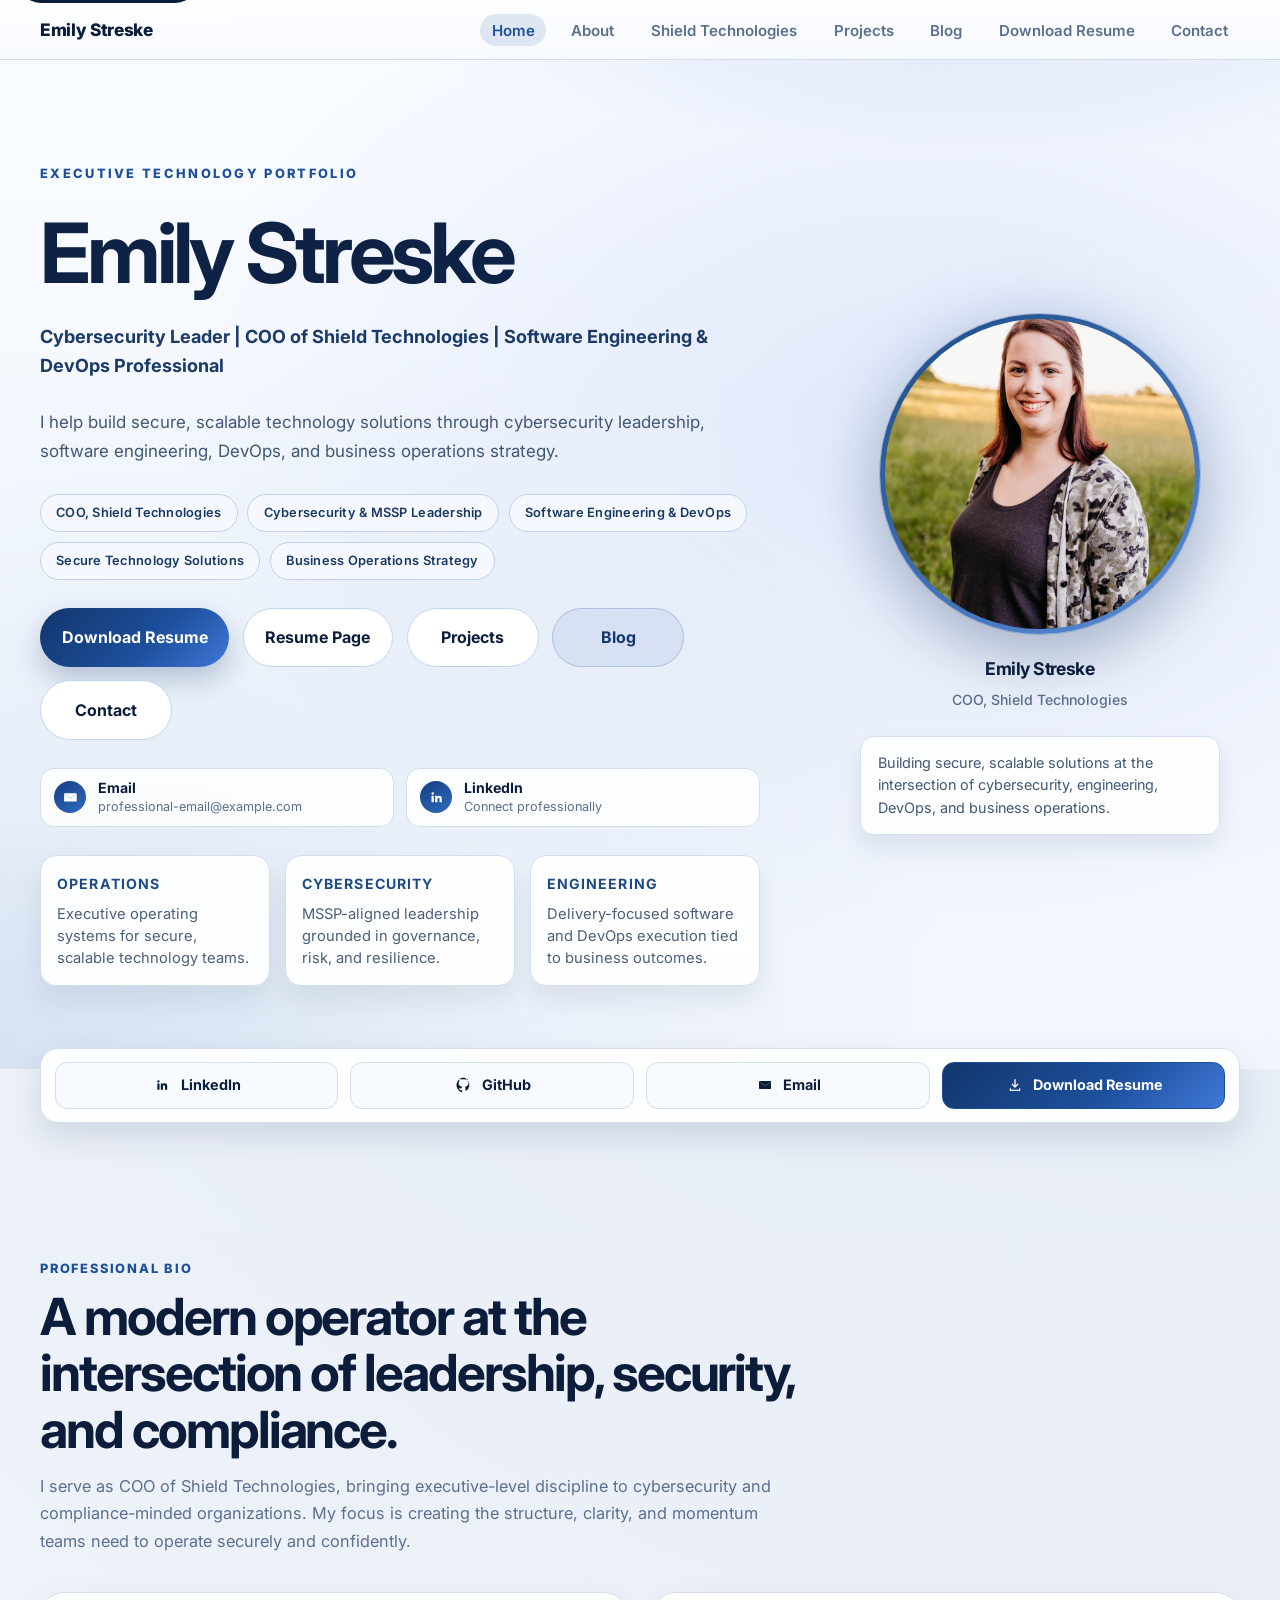
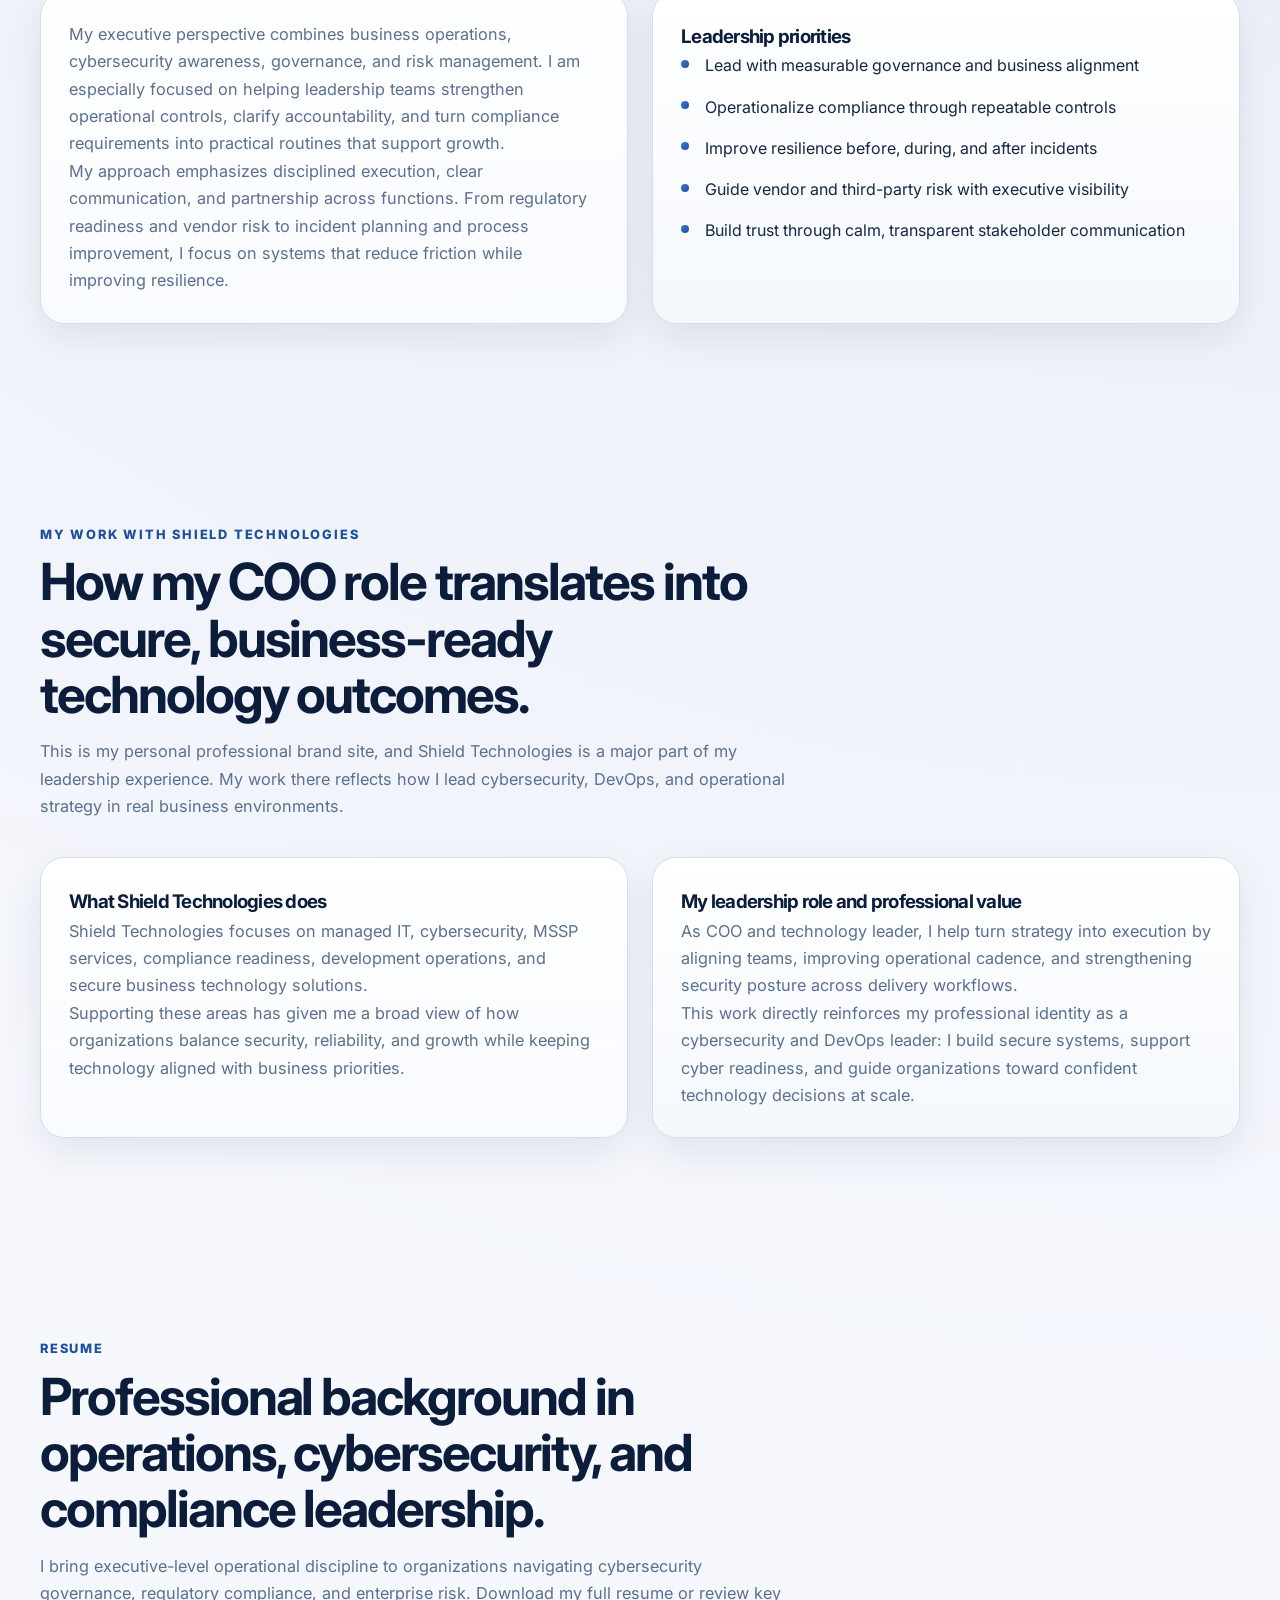
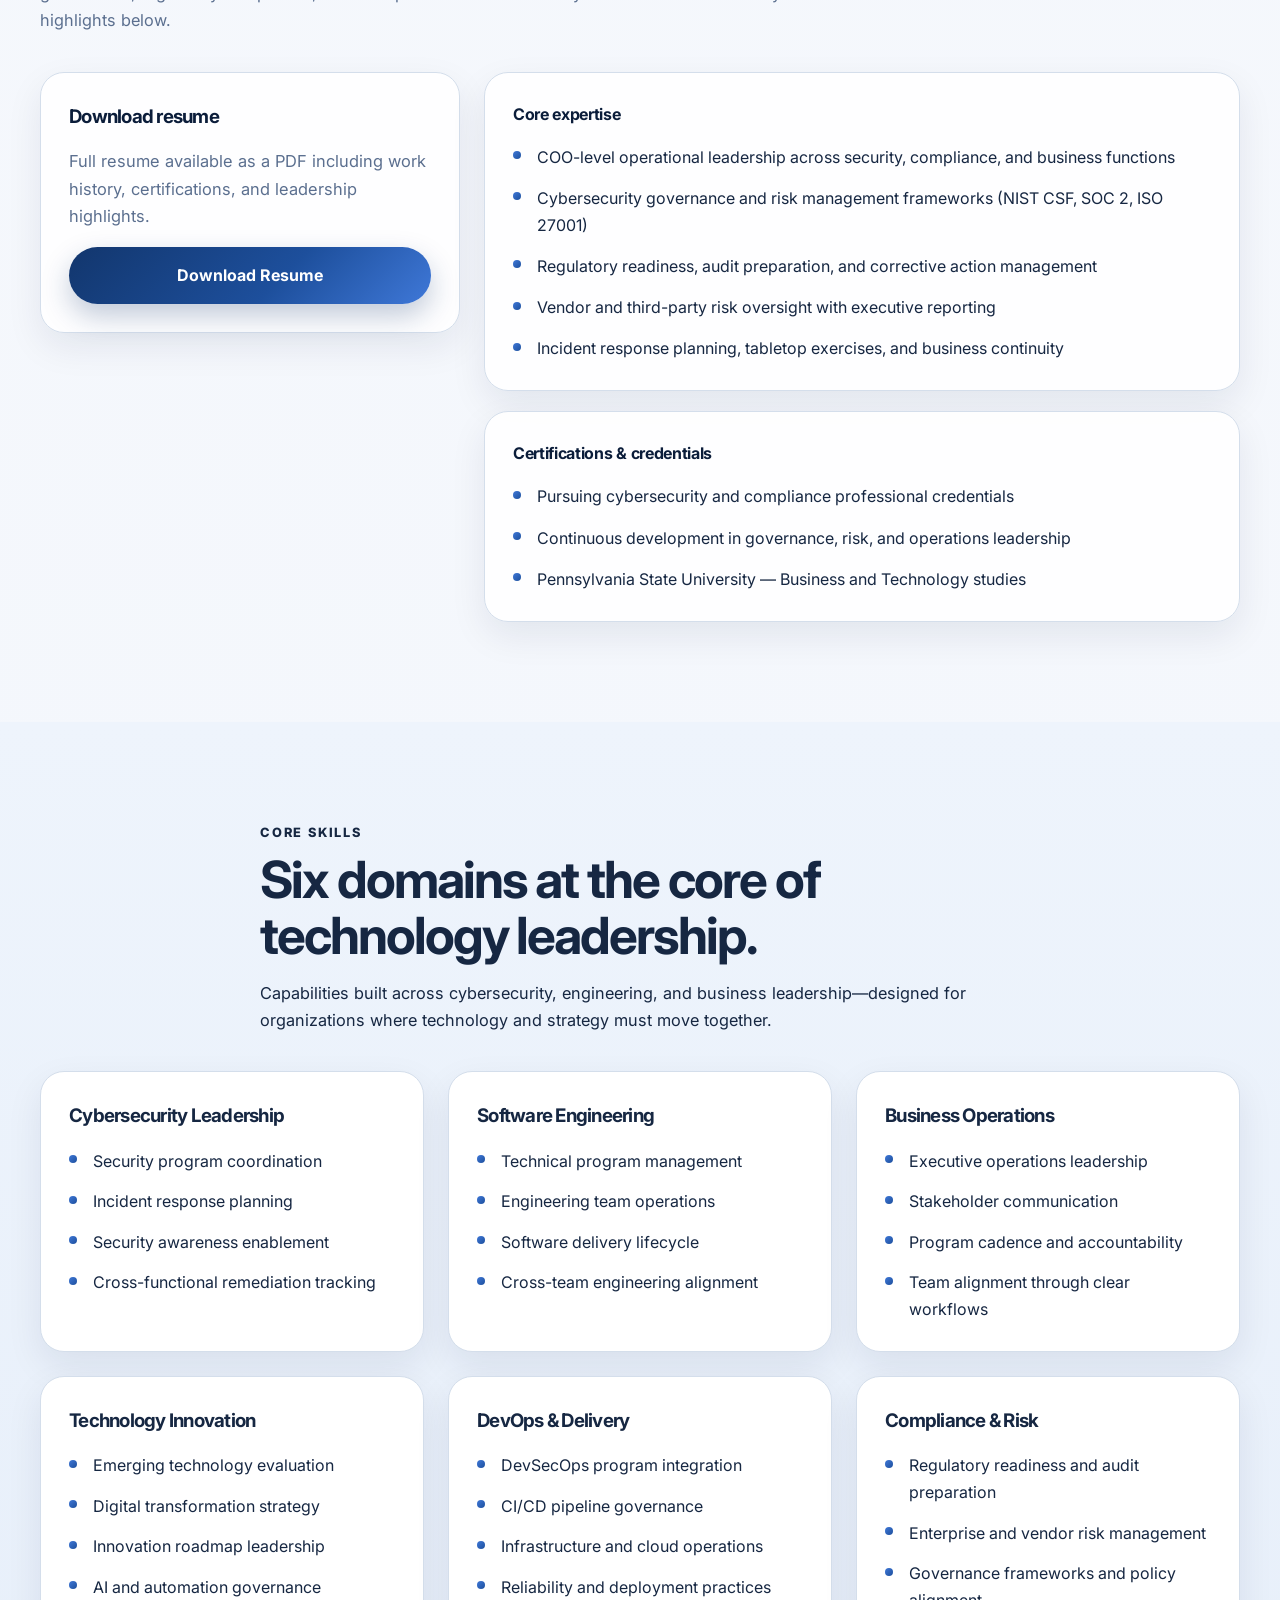
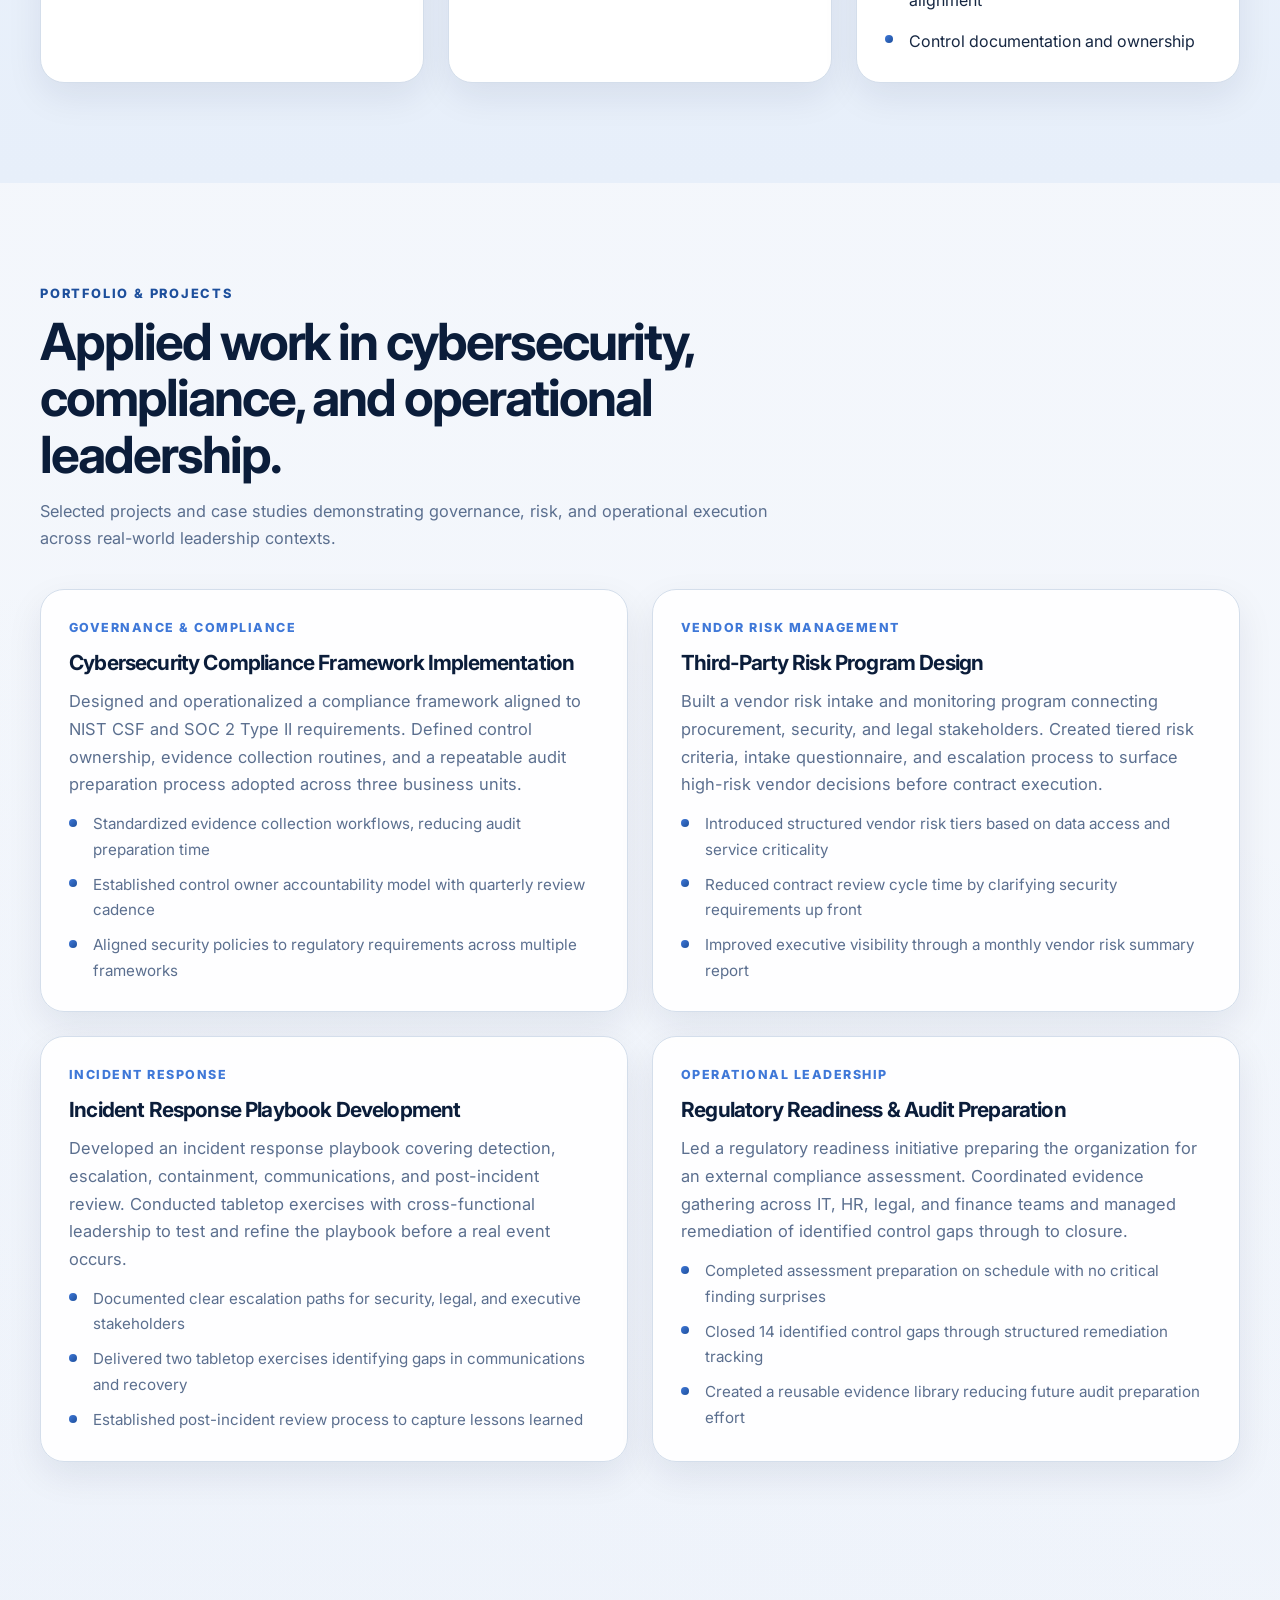
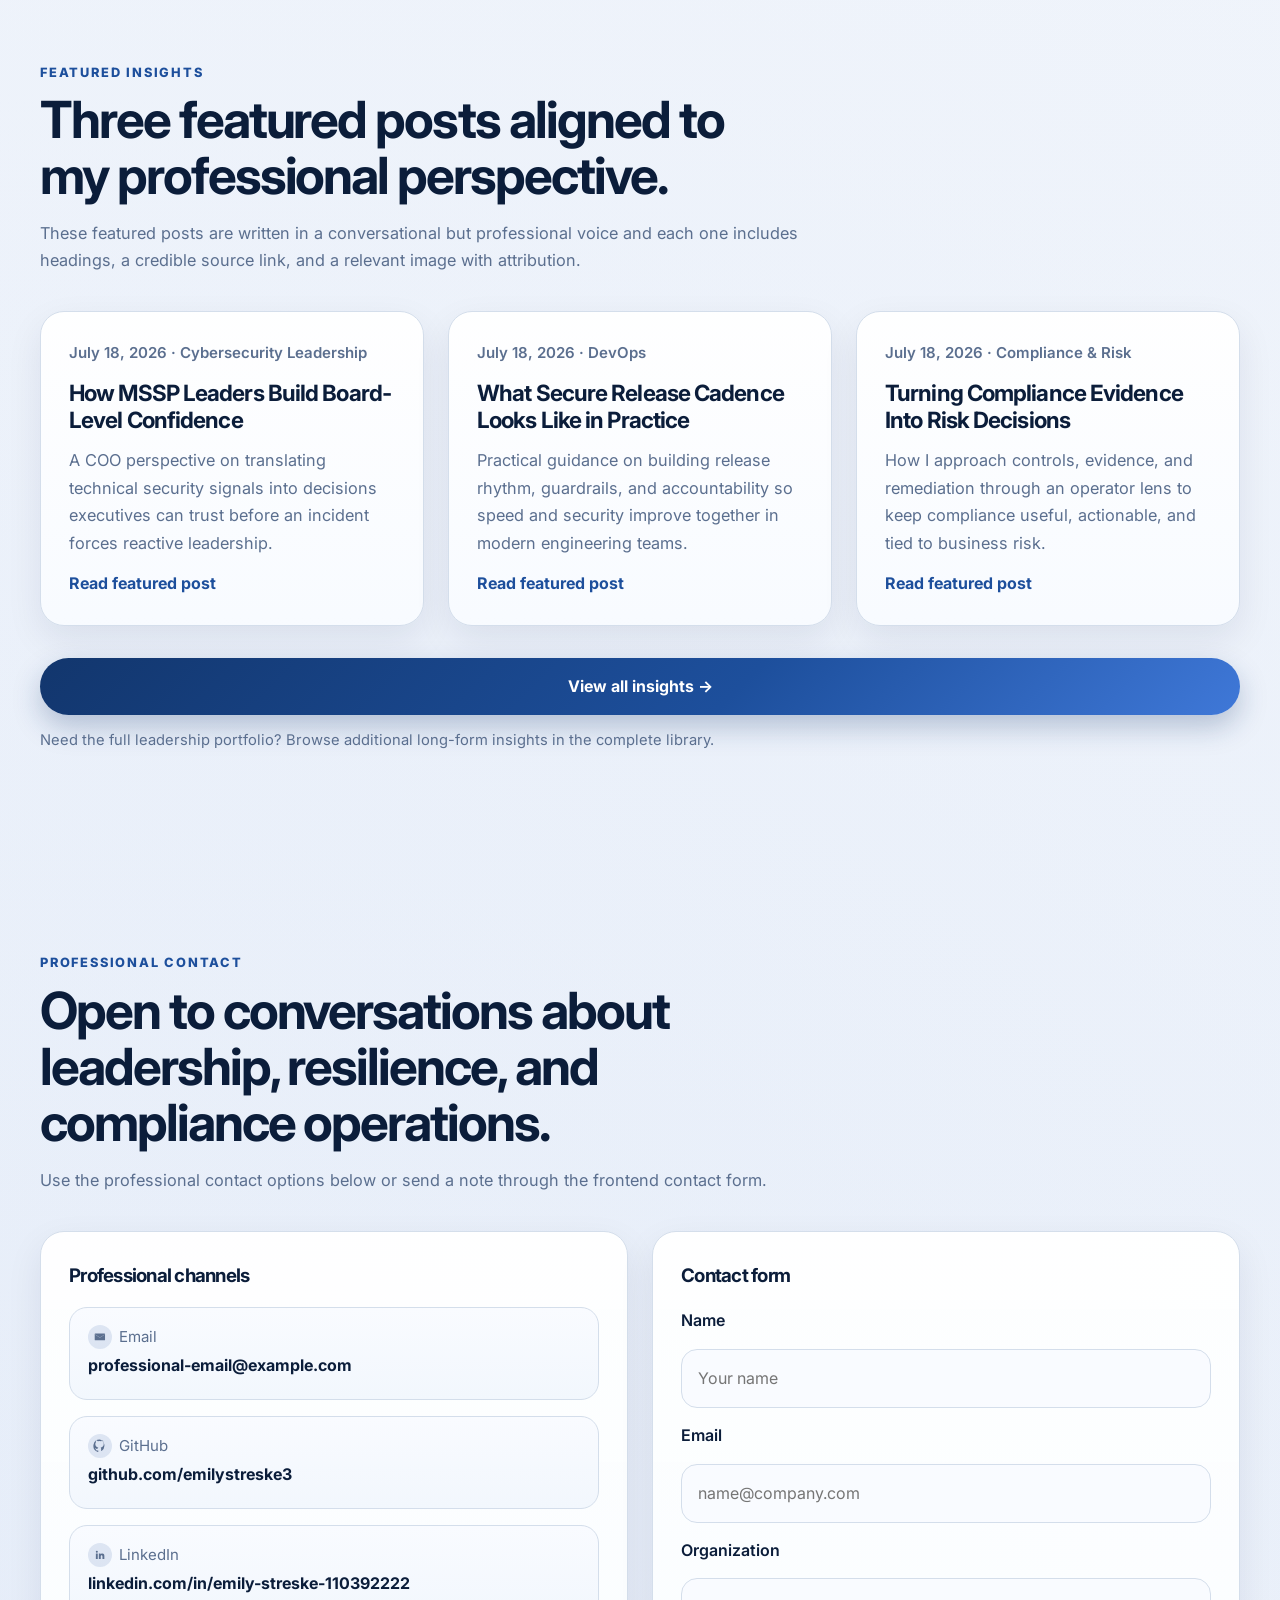
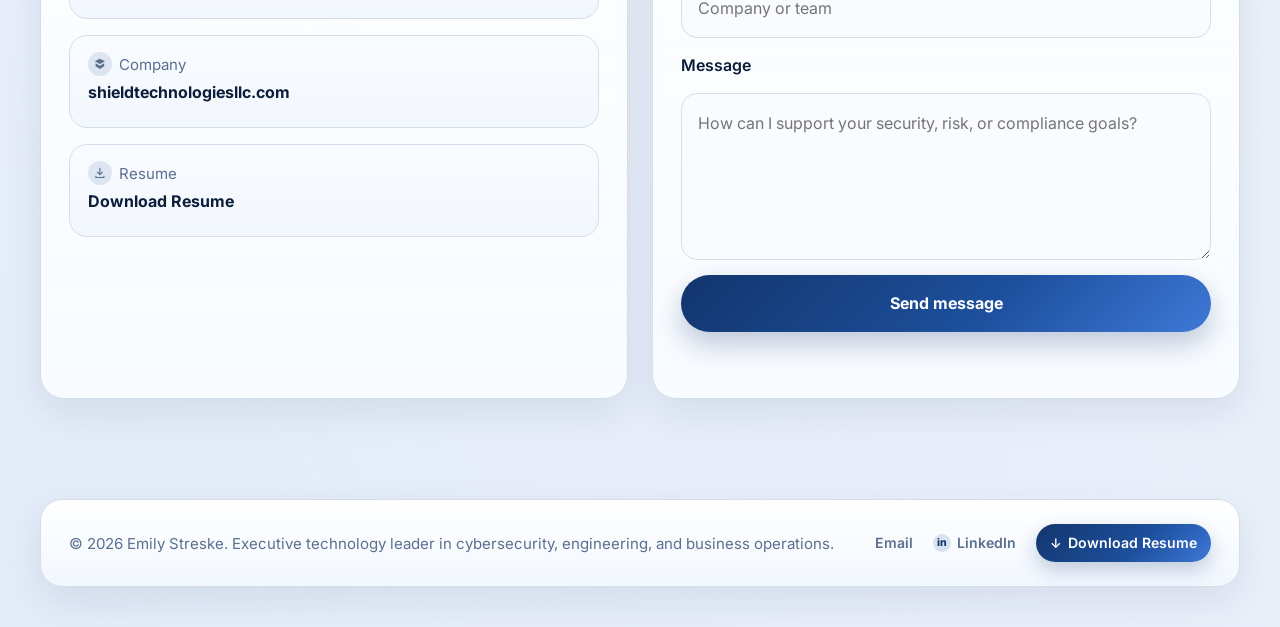
==== commit 1065d0c2: "Professional portfolio redesign" ====
--- a/index.html
+++ b/index.html
@@ -6,14 +6,16 @@
   <title>Emily Streske | Executive Technology Leader · Cybersecurity, Engineering &amp; Business Operations</title>
   <meta
     name="description"
-    content="I am an executive technology leader specializing in cybersecurity, software engineering, business operations, technology innovation, DevOps, and compliance and risk management."
+    content="I am a cybersecurity, software engineering, DevOps, and business operations professional serving as Chief Operations Officer at Shield Technologies. My work focuses on secure technology solutions, MSSP services, compliance readiness, and modern software delivery."
   />
-  <link rel="icon" type="image/svg+xml" href="assets/favicon.svg" />
+  <meta name="author" content="Emily Streske" />
+  <meta name="keywords" content="Emily Streske, cybersecurity, software engineering, DevOps, business operations, Shield Technologies, MSSP, compliance readiness, secure technology solutions, cloud operations" />
+  <link rel="icon" type="image/svg+xml" href="assets/icons/favicon.svg" />
   <meta property="og:title" content="Emily Streske | Executive Technology Leader" />
   <meta property="og:description" content="I am an executive technology leader specializing in cybersecurity, software engineering, business operations, technology innovation, DevOps, and compliance and risk management." />
   <meta property="og:type" content="website" />
   <meta property="og:url" content="https://emilystreske3.github.io/emily-streske/" />
-  <meta property="og:image" content="https://github.com/user-attachments/assets/9c6bf0b3-516e-423a-a13f-56988ceb57b4" />
+  <meta property="og:image" content="https://emilystreske3.github.io/emily-streske/assets/images/STRESKE-56.jpg" />
   <link rel="preconnect" href="https://fonts.googleapis.com" />
   <link rel="preconnect" href="https://fonts.gstatic.com" crossorigin />
   <link
@@ -22,7 +24,7 @@
   />
   <link rel="stylesheet" href="styles.css" />
 </head>
-<body>
+<body class="home-page">
   <a class="skip-link" href="#main-content">Skip to main content</a>
 
   <header class="site-header">
@@ -43,39 +45,79 @@
       </button>
 
       <ul class="nav-links" id="navLinks">
+        <li><a href="#home" aria-current="page">Home</a></li>
         <li><a href="about.html">About</a></li>
-        <li><a href="resume.html">Resume</a></li>
+        <li><a href="#shield-technologies">Shield Technologies</a></li>
         <li><a href="projects.html">Projects</a></li>
-        <li><a href="#skills">Skills</a></li>
-        <li><a href="blog/index.html">Insights</a></li>
+        <li><a href="blog/index.html">Blog</a></li>
+        <li><a href="resume.html">Download Resume</a></li>
         <li><a href="#contact">Contact</a></li>
       </ul>
     </nav>
   </header>
 
   <main id="main-content">
-    <section class="hero-section" id="home">
+    <section class="hero-section home-executive-hero" id="home">
       <div class="hero-inner">
         <div class="hero-copy">
-          <p class="eyebrow">Executive Technology Leader</p>
-          <h1>Emily<br>Streske</h1>
-          <p class="hero-title">Chief Operating Officer &middot; Cybersecurity &amp; Technology Innovation</p>
+          <p class="eyebrow">Executive Technology Portfolio</p>
+          <h1>Emily Streske</h1>
+          <p class="hero-title">Cybersecurity Leader | COO of Shield Technologies | Software Engineering &amp; DevOps Professional</p>
           <p class="hero-text">
-            I bring strategic leadership and technical depth together to build secure, scalable,
-            and resilient organizations at the intersection of cybersecurity, software
-            engineering, and business operations.
+            I help build secure, scalable technology solutions through cybersecurity leadership,
+            software engineering, DevOps, and business operations strategy.
           </p>
           <ul class="brand-pillars" aria-label="Core brand domains">
-            <li>Cybersecurity Leadership</li>
-            <li>Software Engineering</li>
-            <li>Business Operations</li>
-            <li>Technology Innovation</li>
-            <li>DevOps</li>
-            <li>Compliance &amp; Risk</li>
+            <li>COO, Shield Technologies</li>
+            <li>Cybersecurity &amp; MSSP Leadership</li>
+            <li>Software Engineering &amp; DevOps</li>
+            <li>Secure Technology Solutions</li>
+            <li>Business Operations Strategy</li>
           </ul>
           <div class="hero-actions">
-            <a class="btn primary" href="#contact">Schedule a conversation</a>
-            <a class="btn ghost" href="about.html">About me</a>
+            <a class="btn primary" href="assets/resume/Emily_Streske_Executive_Resume_2026.pdf" target="_blank" rel="noopener noreferrer">Download Resume</a>
+            <a class="btn secondary" href="resume.html">Resume Page</a>
+            <a class="btn secondary" href="projects.html">Projects</a>
+            <a class="btn ghost" href="blog/index.html">Blog</a>
+            <a class="btn secondary" href="#contact">Contact</a>
+          </div>
+          <div class="hero-profile-channels" aria-label="Professional profile channels">
+            <a class="channel-link" href="mailto:professional-email@example.com">
+              <span class="channel-icon" aria-hidden="true">
+                <svg viewBox="0 0 24 24" role="img" focusable="false">
+                  <path d="M4 6h16a1 1 0 0 1 1 1v10a1 1 0 0 1-1 1H4a1 1 0 0 1-1-1V7a1 1 0 0 1 1-1zm0 2v.2l8 5.3 8-5.3V8l-8 5.3L4 8z" />
+                </svg>
+              </span>
+              <span class="channel-copy">
+                <strong>Email</strong>
+                <small>professional-email@example.com</small>
+              </span>
+            </a>
+            <a class="channel-link" href="https://www.linkedin.com/in/emily-streske-110392222" target="_blank" rel="noopener noreferrer">
+              <span class="channel-icon" aria-hidden="true">
+                <svg viewBox="0 0 24 24" role="img" focusable="false">
+                  <path d="M6.7 8.3a1.8 1.8 0 1 1 0-3.6 1.8 1.8 0 0 1 0 3.6zM5 9.8h3.3V19H5V9.8zm5.1 0h3.1v1.3h.1c.4-.8 1.4-1.6 2.9-1.6 3 0 3.6 2 3.6 4.5V19h-3.3v-4.2c0-1 0-2.3-1.4-2.3s-1.6 1.1-1.6 2.2V19h-3.3V9.8z" />
+                </svg>
+              </span>
+              <span class="channel-copy">
+                <strong>LinkedIn</strong>
+                <small>Connect professionally</small>
+              </span>
+            </a>
+          </div>
+          <div class="hero-highlights" aria-label="Executive highlights">
+            <article class="highlight-card">
+              <h2>Operations</h2>
+              <p>Executive operating systems for secure, scalable technology teams.</p>
+            </article>
+            <article class="highlight-card">
+              <h2>Cybersecurity</h2>
+              <p>MSSP-aligned leadership grounded in governance, risk, and resilience.</p>
+            </article>
+            <article class="highlight-card">
+              <h2>Engineering</h2>
+              <p>Delivery-focused software and DevOps execution tied to business outcomes.</p>
+            </article>
           </div>
         </div>
 
@@ -83,7 +125,7 @@
           <div class="headshot-ring">
             <img
               class="headshot-image"
-              src="https://github.com/user-attachments/assets/9c6bf0b3-516e-423a-a13f-56988ceb57b4"
+              src="assets/images/STRESKE-56.jpg"
               alt="Professional headshot of Emily Streske"
               width="320"
               height="320"
@@ -99,9 +141,49 @@
           </div>
           <div class="hero-badge">
             <p class="hero-badge-name">Emily Streske</p>
-            <p class="hero-badge-title">Executive Technology Leader</p>
+            <p class="hero-badge-title">COO, Shield Technologies</p>
+          </div>
+          <div class="hero-note-card" role="note" aria-label="Professional positioning">
+            <p>Building secure, scalable solutions at the intersection of cybersecurity, engineering, DevOps, and business operations.</p>
           </div>
         </aside>
+      </div>
+    </section>
+
+    <section class="profile-info-bar-section" aria-label="Professional information bar">
+      <div class="profile-info-bar">
+        <a class="profile-info-link" href="https://www.linkedin.com/in/emily-streske-110392222" target="_blank" rel="noopener noreferrer">
+          <span class="profile-info-icon" aria-hidden="true">
+            <svg viewBox="0 0 24 24" role="img" focusable="false">
+              <path d="M6.7 8.3a1.8 1.8 0 1 1 0-3.6 1.8 1.8 0 0 1 0 3.6zM5 9.8h3.3V19H5V9.8zm5.1 0h3.1v1.3h.1c.4-.8 1.4-1.6 2.9-1.6 3 0 3.6 2 3.6 4.5V19h-3.3v-4.2c0-1 0-2.3-1.4-2.3s-1.6 1.1-1.6 2.2V19h-3.3V9.8z" />
+            </svg>
+          </span>
+          <span>LinkedIn</span>
+        </a>
+        <a class="profile-info-link" href="https://github.com/emilystreske3" target="_blank" rel="noopener noreferrer">
+          <span class="profile-info-icon" aria-hidden="true">
+            <svg viewBox="0 0 24 24" role="img" focusable="false">
+              <path d="M12 .7a11.3 11.3 0 0 0-3.6 22c.6.1.8-.3.8-.6v-2.2c-3.2.7-3.9-1.3-3.9-1.3-.5-1.3-1.3-1.6-1.3-1.6-1.1-.8.1-.8.1-.8 1.2.1 1.8 1.2 1.8 1.2 1 .1 2.2-.6 2.7-1.2.1-.7.4-1.2.8-1.5-2.6-.3-5.4-1.3-5.4-5.9 0-1.3.5-2.3 1.2-3.1-.1-.3-.5-1.5.1-3.1 0 0 1-.3 3.2 1.2a11 11 0 0 1 5.8 0c2.2-1.5 3.2-1.2 3.2-1.2.6 1.6.2 2.8.1 3.1.8.8 1.2 1.8 1.2 3.1 0 4.6-2.8 5.6-5.4 5.9.4.4.8 1.1.8 2.2v3.3c0 .3.2.7.8.6A11.3 11.3 0 0 0 12 .7z" />
+            </svg>
+          </span>
+          <span>GitHub</span>
+        </a>
+        <a class="profile-info-link" href="mailto:professional-email@example.com">
+          <span class="profile-info-icon" aria-hidden="true">
+            <svg viewBox="0 0 24 24" role="img" focusable="false">
+              <path d="M4 6h16a1 1 0 0 1 1 1v10a1 1 0 0 1-1 1H4a1 1 0 0 1-1-1V7a1 1 0 0 1 1-1zm0 2v.2l8 5.3 8-5.3V8l-8 5.3L4 8z" />
+            </svg>
+          </span>
+          <span>Email</span>
+        </a>
+        <a class="profile-info-link profile-info-link-resume" href="assets/resume/Emily_Streske_Executive_Resume_2026.pdf" target="_blank" rel="noopener noreferrer">
+          <span class="profile-info-icon" aria-hidden="true">
+            <svg viewBox="0 0 24 24" role="img" focusable="false">
+              <path d="M12 3a1 1 0 0 1 1 1v8.6l2.3-2.3a1 1 0 1 1 1.4 1.4l-4 4a1 1 0 0 1-1.4 0l-4-4a1 1 0 1 1 1.4-1.4L11 12.6V4a1 1 0 0 1 1-1zm-7 14a1 1 0 0 1 1 1v1h12v-1a1 1 0 1 1 2 0v2a1 1 0 0 1-1 1H5a1 1 0 0 1-1-1v-2a1 1 0 0 1 1-1z" />
+            </svg>
+          </span>
+          <span>Download Resume</span>
+        </a>
       </div>
     </section>
 
@@ -145,6 +227,46 @@
       </div>
     </section>
 
+    <section class="section" id="shield-technologies">
+      <div class="section-heading">
+        <p class="eyebrow">My Work with Shield Technologies</p>
+        <h2>How my COO role translates into secure, business-ready technology outcomes.</h2>
+        <p class="section-intro">
+          This is my personal professional brand site, and Shield Technologies is a major part of
+          my leadership experience. My work there reflects how I lead cybersecurity, DevOps, and
+          operational strategy in real business environments.
+        </p>
+      </div>
+
+      <div class="about-grid">
+        <article class="content-card">
+          <h3>What Shield Technologies does</h3>
+          <p>
+            Shield Technologies focuses on managed IT, cybersecurity, MSSP services, compliance
+            readiness, development operations, and secure business technology solutions.
+          </p>
+          <p>
+            Supporting these areas has given me a broad view of how organizations balance security,
+            reliability, and growth while keeping technology aligned with business priorities.
+          </p>
+        </article>
+
+        <article class="content-card emphasis-card">
+          <h3>My leadership role and professional value</h3>
+          <p>
+            As COO and technology leader, I help turn strategy into execution by aligning teams,
+            improving operational cadence, and strengthening security posture across delivery
+            workflows.
+          </p>
+          <p>
+            This work directly reinforces my professional identity as a cybersecurity and DevOps
+            leader: I build secure systems, support cyber readiness, and guide organizations toward
+            confident technology decisions at scale.
+          </p>
+        </article>
+      </div>
+    </section>
+
     <section class="section" id="resume">
       <div class="section-heading">
         <p class="eyebrow">Resume</p>
@@ -160,8 +282,8 @@
         <div class="resume-download-card">
           <h3>Download resume</h3>
           <p>Full resume available as a PDF including work history, certifications, and leadership highlights.</p>
-          <a class="btn primary" href="assets/emily-streske-resume.pdf" target="_blank" rel="noopener noreferrer">
-            Download PDF resume
+          <a class="btn primary" href="assets/resume/Emily_Streske_Executive_Resume_2026.pdf" target="_blank" rel="noopener noreferrer">
+            Download Resume
           </a>
         </div>
 
@@ -177,11 +299,11 @@
             </ul>
           </div>
           <div class="resume-block">
-            <h4>Certifications &amp; education</h4>
+            <h4>Certifications &amp; credentials</h4>
             <ul class="check-list">
               <li>Pursuing cybersecurity and compliance professional credentials</li>
-              <li>Continuous education in governance, risk, and operations leadership</li>
-              <li>Pennsylvania State University — Business and Technology coursework</li>
+              <li>Continuous development in governance, risk, and operations leadership</li>
+              <li>Pennsylvania State University — Business and Technology studies</li>
             </ul>
           </div>
         </div>
@@ -336,141 +458,49 @@
 
     <section class="section" id="blog">
       <div class="section-heading">
-        <p class="eyebrow">Executive Insights</p>
-        <h2>Three perspectives on cybersecurity, compliance, and resilient operations.</h2>
+        <p class="eyebrow">Featured Insights</p>
+        <h2>Three featured posts aligned to my professional perspective.</h2>
         <p class="section-intro">
-          Each article is written for leaders who need security and compliance guidance framed in
-          business terms.
+          These featured posts are written in a conversational but professional voice and each one
+          includes headings, a credible source link, and a relevant image with attribution.
         </p>
       </div>
 
-      <div class="blog-grid">
+      <div class="featured-insights-grid">
         <article class="blog-card">
-          <p class="post-meta">July 16, 2026 · Cyber Resilience</p>
-          <h3>Resilience is an operating model, not a recovery plan</h3>
+          <p class="post-meta">July 18, 2026 · Cybersecurity Leadership</p>
+          <h3>How MSSP Leaders Build Board-Level Confidence</h3>
           <p class="post-summary">
-            Executive teams build stronger resilience when cybersecurity, communications, and
-            operating decisions are rehearsed together before an incident occurs.
-          </p>
-          <details class="post-details">
-            <summary>Read the full article</summary>
-            <div class="post-body">
-              <p>
-                Many organizations still define resilience only by what happens after an event.
-                In practice, resilience starts much earlier. It shows up in how teams escalate
-                risk, document responsibilities, and decide which services matter most when time
-                and attention are limited.
-              </p>
-              <p>
-                A COO perspective is valuable because recovery is rarely just a technology issue.
-                It touches customer commitments, leadership messaging, legal review, vendor
-                dependencies, and the pace at which teams can make confident decisions. When those
-                muscles are exercised in advance, organizations recover with less confusion.
-              </p>
-              <p>
-                Mature resilience programs connect incident response planning with business
-                continuity, tabletop exercises, and executive reporting. The result is a more
-                stable organization that can protect trust even when circumstances change quickly.
-              </p>
-            </div>
-          </details>
+            A COO perspective on translating technical security signals into decisions executives
+            can trust before an incident forces reactive leadership.
+          </p>
+          <a class="text-link" href="blog/mssp-leadership-board-confidence.html">Read featured post</a>
         </article>
 
         <article class="blog-card">
-          <p class="post-meta">July 16, 2026 · Controls & Compliance</p>
-          <h3>Strong controls reduce friction when regulatory pressure rises</h3>
+          <p class="post-meta">July 18, 2026 · DevOps</p>
+          <h3>What Secure Release Cadence Looks Like in Practice</h3>
           <p class="post-summary">
-            Organizations that operationalize their controls early are better prepared for audits,
-            customer questions, and evolving compliance expectations.
-          </p>
-          <details class="post-details">
-            <summary>Read the full article</summary>
-            <div class="post-body">
-              <p>
-                Compliance programs become expensive when they depend on last-minute evidence
-                requests and manual follow-up. By contrast, well-run organizations define control
-                owners, collection routines, and review cadence long before external scrutiny
-                arrives.
-              </p>
-              <p>
-                This matters because regulatory readiness is not just about passing an assessment.
-                It is about showing that secure behavior is embedded in daily operations. When
-                leaders can quickly explain how policies connect to real workflows, confidence goes
-                up across customers, auditors, and internal teams.
-              </p>
-              <p>
-                Effective control environments also create operational leverage. Teams spend less
-                time chasing artifacts and more time improving the program, closing gaps, and
-                aligning security work with business priorities.
-              </p>
-            </div>
-          </details>
+            Practical guidance on building release rhythm, guardrails, and accountability so speed
+            and security improve together in modern engineering teams.
+          </p>
+          <a class="text-link" href="blog/secure-release-cadence-devops.html">Read featured post</a>
         </article>
 
         <article class="blog-card">
-          <p class="post-meta">July 16, 2026 · Governance & Vendor Risk</p>
-          <h3>Vendor risk deserves executive attention before contracts are signed</h3>
+          <p class="post-meta">July 18, 2026 · Compliance & Risk</p>
+          <h3>Turning Compliance Evidence Into Risk Decisions</h3>
           <p class="post-summary">
-            Third-party risk becomes easier to manage when procurement, security, and operations
-            share expectations from the start instead of escalating surprises later.
-          </p>
-          <details class="post-details">
-            <summary>Read the full article</summary>
-            <div class="post-body">
-              <p>
-                Third-party relationships can accelerate growth, but they also extend an
-                organization’s risk surface. Data handling, service resilience, privileged access,
-                and compliance obligations all travel through vendor decisions that may seem purely
-                commercial at first.
-              </p>
-              <p>
-                Executive leaders can improve outcomes by building a lightweight but consistent
-                intake process. Security review, contract expectations, and contingency planning
-                should happen early enough to influence decisions rather than delay launches after
-                the fact.
-              </p>
-              <p>
-                When vendor governance is framed as business enablement, not bureaucracy, teams are
-                more likely to adopt it. That creates fewer downstream surprises and stronger trust
-                in the organization’s operating discipline.
-              </p>
-            </div>
-          </details>
-        </article>
-        <article class="blog-card">
-          <p class="post-meta">July 19, 2026 · Security Culture</p>
-          <h3>Building a security-first culture across cross-functional teams</h3>
-          <p class="post-summary">
-            Lasting security culture is built through consistent communication, clear expectations,
-            and leadership that models the behaviors it asks of others.
-          </p>
-          <details class="post-details">
-            <summary>Read the full article</summary>
-            <div class="post-body">
-              <p>
-                Security awareness programs often focus on training content — phishing simulations,
-                annual modules, and compliance checklists. While these matter, they rarely change
-                behavior on their own. Culture changes when leadership makes secure behavior visible,
-                expected, and reinforced across daily operations.
-              </p>
-              <p>
-                A COO or operations leader is well positioned to embed security into existing
-                workflows. This means tying security checkpoints to onboarding, vendor decisions,
-                project launches, and performance conversations — not treating them as a separate
-                track that only the security team owns.
-              </p>
-              <p>
-                Organizations that sustain strong security cultures share a few traits: they
-                celebrate good reporting, avoid blame when employees raise concerns, and communicate
-                risk in business terms rather than technical jargon. When people understand why
-                something matters, they are more likely to act accordingly.
-              </p>
-            </div>
-          </details>
-        </article>
-      </div>
-      <div style="margin-top:2rem;">
+            How I approach controls, evidence, and remediation through an operator lens to keep
+            compliance useful, actionable, and tied to business risk.
+          </p>
+          <a class="text-link" href="blog/compliance-evidence-risk-decisions.html">Read featured post</a>
+        </article>
+      </div>
+
+      <div class="insights-actions">
         <a class="btn primary" href="blog/index.html">View all insights →</a>
+        <p class="insight-note">Need the full leadership portfolio? Browse additional long-form insights in the complete library.</p>
       </div>
     </section>
 
@@ -488,17 +518,60 @@
         <article class="content-card contact-card">
           <h3>Professional channels</h3>
           <div class="contact-links">
-            <a href="mailto:estreske@shieldtechnologiesllc.com">
-              <span>Email</span>
-              <strong>estreske@shieldtechnologiesllc.com</strong>
+            <a href="mailto:professional-email@example.com">
+              <span class="contact-link-label">
+                <span class="contact-link-icon" aria-hidden="true">
+                  <svg viewBox="0 0 24 24" role="img" focusable="false">
+                    <path d="M4 6h16a1 1 0 0 1 1 1v10a1 1 0 0 1-1 1H4a1 1 0 0 1-1-1V7a1 1 0 0 1 1-1zm0 2v.2l8 5.3 8-5.3V8l-8 5.3L4 8z" />
+                  </svg>
+                </span>
+                <span>Email</span>
+              </span>
+              <strong>professional-email@example.com</strong>
+            </a>
+            <a href="https://github.com/emilystreske3" target="_blank" rel="noopener noreferrer">
+              <span class="contact-link-label">
+                <span class="contact-link-icon" aria-hidden="true">
+                  <svg viewBox="0 0 24 24" role="img" focusable="false">
+                    <path d="M12 .7a11.3 11.3 0 0 0-3.6 22c.6.1.8-.3.8-.6v-2.2c-3.2.7-3.9-1.3-3.9-1.3-.5-1.3-1.3-1.6-1.3-1.6-1.1-.8.1-.8.1-.8 1.2.1 1.8 1.2 1.8 1.2 1 .1 2.2-.6 2.7-1.2.1-.7.4-1.2.8-1.5-2.6-.3-5.4-1.3-5.4-5.9 0-1.3.5-2.3 1.2-3.1-.1-.3-.5-1.5.1-3.1 0 0 1-.3 3.2 1.2a11 11 0 0 1 5.8 0c2.2-1.5 3.2-1.2 3.2-1.2.6 1.6.2 2.8.1 3.1.8.8 1.2 1.8 1.2 3.1 0 4.6-2.8 5.6-5.4 5.9.4.4.8 1.1.8 2.2v3.3c0 .3.2.7.8.6A11.3 11.3 0 0 0 12 .7z" />
+                  </svg>
+                </span>
+                <span>GitHub</span>
+              </span>
+              <strong>github.com/emilystreske3</strong>
             </a>
             <a href="https://www.linkedin.com/in/emily-streske-110392222" target="_blank" rel="noopener noreferrer">
-              <span>LinkedIn</span>
+              <span class="contact-link-label">
+                <span class="contact-link-icon" aria-hidden="true">
+                  <svg viewBox="0 0 24 24" role="img" focusable="false">
+                    <path d="M6.7 8.3a1.8 1.8 0 1 1 0-3.6 1.8 1.8 0 0 1 0 3.6zM5 9.8h3.3V19H5V9.8zm5.1 0h3.1v1.3h.1c.4-.8 1.4-1.6 2.9-1.6 3 0 3.6 2 3.6 4.5V19h-3.3v-4.2c0-1 0-2.3-1.4-2.3s-1.6 1.1-1.6 2.2V19h-3.3V9.8z" />
+                  </svg>
+                </span>
+                <span>LinkedIn</span>
+              </span>
               <strong>linkedin.com/in/emily-streske-110392222</strong>
             </a>
-            <a href="assets/emily-streske-resume.pdf" target="_blank" rel="noopener noreferrer">
-              <span>Resume</span>
-              <strong>Download PDF</strong>
+            <a href="https://www.shieldtechnologiesllc.com" target="_blank" rel="noopener noreferrer">
+              <span class="contact-link-label">
+                <span class="contact-link-icon" aria-hidden="true">
+                  <svg viewBox="0 0 24 24" role="img" focusable="false">
+                    <path d="M12 3 3 7.5l9 4.5 9-4.5L12 3zm-7.5 7.8V16L12 21l7.5-5v-5.2L12 15.2l-7.5-4.4z" />
+                  </svg>
+                </span>
+                <span>Company</span>
+              </span>
+              <strong>shieldtechnologiesllc.com</strong>
+            </a>
+            <a href="assets/resume/Emily_Streske_Executive_Resume_2026.pdf" target="_blank" rel="noopener noreferrer">
+              <span class="contact-link-label">
+                <span class="contact-link-icon" aria-hidden="true">
+                  <svg viewBox="0 0 24 24" role="img" focusable="false">
+                    <path d="M12 3a1 1 0 0 1 1 1v8.6l2.3-2.3a1 1 0 1 1 1.4 1.4l-4 4a1 1 0 0 1-1.4 0l-4-4a1 1 0 1 1 1.4-1.4L11 12.6V4a1 1 0 0 1 1-1zm-7 14a1 1 0 0 1 1 1v1h12v-1a1 1 0 1 1 2 0v2a1 1 0 0 1-1 1H5a1 1 0 0 1-1-1v-2a1 1 0 0 1 1-1z" />
+                  </svg>
+                </span>
+                <span>Resume</span>
+              </span>
+              <strong>Download Resume</strong>
             </a>
           </div>
 
@@ -557,9 +630,9 @@
     <div class="footer-inner">
       <p class="footer-copy">© 2026 Emily Streske. Executive technology leader in cybersecurity, engineering, and business operations.</p>
       <nav class="footer-links" aria-label="Footer">
-        <a href="mailto:estreske@shieldtechnologiesllc.com">Email</a>
+        <a href="mailto:professional-email@example.com">Email</a>
         <a href="https://www.linkedin.com/in/emily-streske-110392222" target="_blank" rel="noopener noreferrer">LinkedIn</a>
-        <a href="assets/emily-streske-resume.pdf" target="_blank" rel="noopener noreferrer">Resume</a>
+        <a href="assets/resume/Emily_Streske_Executive_Resume_2026.pdf" target="_blank" rel="noopener noreferrer">Download Resume</a>
       </nav>
     </div>
   </footer>
--- a/styles.css
+++ b/styles.css
@@ -1,22 +1,24 @@
 :root {
-  --bg: #f6f8fc;
-  --bg-alt: #eef2fb;
+  --bg: #f3f6fb;
+  --bg-alt: #eaf0f8;
   --surface: #ffffff;
-  --surface-soft: #f8faff;
-  --surface-accent: #edf2ff;
-  --text: #1a2742;
-  --muted: #546482;
-  --heading: #0b1f3f;
-  --primary: #1f4fd6;
-  --primary-dark: #153a9d;
-  --accent: #6d8cff;
-  --border: #d8e0f0;
-  --shadow: 0 18px 48px rgba(8, 27, 60, 0.1);
-  --shadow-strong: 0 28px 72px rgba(8, 27, 60, 0.16);
-  --radius-lg: 28px;
-  --radius-md: 20px;
-  --radius-sm: 14px;
-  --max-width: 1180px;
+  --surface-soft: #f6f9fe;
+  --surface-accent: #e9f0fb;
+  --text: #162742;
+  --muted: #5b6f8f;
+  --heading: #0b1d3a;
+  --primary: #1d4f9c;
+  --primary-dark: #12366d;
+  --accent: #3f78d8;
+  --border: #d4deeb;
+  --shadow: 0 14px 36px rgba(9, 29, 64, 0.08);
+  --shadow-strong: 0 22px 56px rgba(9, 29, 64, 0.14);
+  --radius-lg: 24px;
+  --radius-md: 18px;
+  --radius-sm: 12px;
+  --max-width: 1200px;
+  --focus-ring: rgba(29, 79, 156, 0.3);
+  --transition-standard: 0.24s cubic-bezier(0.22, 1, 0.36, 1);
 }
 
 * {
@@ -34,10 +36,10 @@
   font-family: 'Inter', Arial, sans-serif;
   color: var(--text);
   background:
-    radial-gradient(circle at top right, rgba(31, 79, 214, 0.1), transparent 32%),
-    radial-gradient(circle at bottom left, rgba(109, 140, 255, 0.08), transparent 35%),
-    linear-gradient(180deg, #f7f9fd 0%, #f3f7fd 100%);
-  line-height: 1.6;
+    radial-gradient(circle at top right, rgba(29, 79, 156, 0.1), transparent 36%),
+    radial-gradient(circle at bottom left, rgba(63, 120, 216, 0.08), transparent 38%),
+    linear-gradient(180deg, #f7f9fd 0%, #f1f5fb 100%);
+  line-height: 1.68;
 }
 
 img {
@@ -76,8 +78,8 @@
   top: 0;
   z-index: 100;
   backdrop-filter: blur(20px);
-  background: linear-gradient(180deg, rgba(255, 255, 255, 0.94), rgba(250, 252, 255, 0.9));
-  border-bottom: 1px solid rgba(216, 224, 240, 0.92);
+  background: linear-gradient(180deg, rgba(255, 255, 255, 0.96), rgba(246, 250, 255, 0.92));
+  border-bottom: 1px solid rgba(206, 219, 238, 0.95);
 }
 
 .navbar,
@@ -91,22 +93,22 @@
   display: flex;
   align-items: center;
   justify-content: space-between;
-  gap: 1.5rem;
-  padding: 1rem 0;
+  gap: 1.2rem;
+  padding: 0.95rem 0;
   position: relative;
 }
 
 .logo {
   color: var(--heading);
-  font-size: 1.1rem;
+  font-size: 1.08rem;
   font-weight: 800;
-  letter-spacing: -0.03em;
+  letter-spacing: -0.02em;
 }
 
 .nav-links {
   display: flex;
   align-items: center;
-  gap: 1.5rem;
+  gap: 0.85rem;
   list-style: none;
   margin: 0;
   padding: 0;
@@ -115,15 +117,21 @@
 .nav-links a {
   color: var(--muted);
   font-weight: 600;
-  padding: 0.38rem 0.78rem;
+  font-size: 0.94rem;
+  padding: 0.42rem 0.72rem;
   border-radius: 999px;
-  transition: color 0.2s ease, background 0.2s ease;
+  transition: color var(--transition-standard), background var(--transition-standard);
+}
+
+.nav-links a[aria-current="page"] {
+  color: var(--primary);
+  background: rgba(29, 79, 156, 0.12);
 }
 
 .nav-links a:hover,
 .nav-links a:focus-visible {
   color: var(--primary);
-  background: rgba(31, 79, 214, 0.08);
+  background: rgba(29, 79, 156, 0.08);
 }
 
 .logo:hover,
@@ -141,7 +149,7 @@
   height: 3rem;
   padding: 0;
   border: 1px solid var(--border);
-  border-radius: 16px;
+  border-radius: 14px;
   background: var(--surface);
   cursor: pointer;
 }
@@ -155,7 +163,7 @@
 }
 
 .section {
-  padding: 5.5rem 0;
+  padding: 6.25rem 0;
 }
 
 .hero {
@@ -201,13 +209,74 @@
 .post-body p,
 .contact-note {
   color: var(--muted);
-  font-size: 1.03rem;
+  font-size: 1.02rem;
 }
 
 .hero-actions {
   display: flex;
   flex-wrap: wrap;
   gap: 1rem;
+}
+
+.hero-profile-channels {
+  display: grid;
+  grid-template-columns: repeat(2, minmax(0, 1fr));
+  gap: 0.75rem;
+}
+
+.channel-link {
+  display: flex;
+  align-items: center;
+  gap: 0.75rem;
+  padding: 0.72rem 0.82rem;
+  border: 1px solid var(--border);
+  border-radius: 14px;
+  background: rgba(255, 255, 255, 0.84);
+  transition: transform var(--transition-standard), border-color var(--transition-standard), box-shadow var(--transition-standard);
+}
+
+.channel-link:hover,
+.channel-link:focus-visible {
+  transform: translateY(-2px);
+  border-color: rgba(29, 79, 156, 0.32);
+  box-shadow: 0 10px 24px rgba(11, 33, 66, 0.12);
+}
+
+.channel-icon {
+  width: 2rem;
+  height: 2rem;
+  border-radius: 999px;
+  display: inline-flex;
+  align-items: center;
+  justify-content: center;
+  background: linear-gradient(145deg, #163f80, #2f6ac2);
+  color: #ffffff;
+  flex-shrink: 0;
+}
+
+.channel-icon svg {
+  width: 1.05rem;
+  height: 1.05rem;
+  fill: currentColor;
+}
+
+.channel-copy {
+  display: grid;
+  gap: 0.1rem;
+  min-width: 0;
+}
+
+.channel-copy strong {
+  color: var(--heading);
+  font-size: 0.88rem;
+  line-height: 1.2;
+}
+
+.channel-copy small {
+  color: var(--muted);
+  font-size: 0.79rem;
+  line-height: 1.25;
+  overflow-wrap: anywhere;
 }
 
 .btn {
@@ -220,7 +289,7 @@
   border-radius: 999px;
   font-weight: 700;
   cursor: pointer;
-  transition: transform 0.2s ease, box-shadow 0.2s ease, background 0.2s ease;
+  transition: transform var(--transition-standard), box-shadow var(--transition-standard), background var(--transition-standard);
 }
 
 .btn:hover,
@@ -230,8 +299,8 @@
 
 .btn.primary {
   color: #fff;
-  background: linear-gradient(135deg, #1e4dd2, #355dde 52%, #647dff 100%);
-  box-shadow: 0 16px 34px rgba(31, 79, 214, 0.28);
+  background: linear-gradient(135deg, #12366d, #1d4f9c 58%, #3f78d8 100%);
+  box-shadow: 0 12px 28px rgba(18, 54, 109, 0.26);
 }
 
 .btn.primary:hover,
@@ -243,6 +312,11 @@
   background: var(--surface);
   color: var(--heading);
   border: 1px solid var(--border);
+}
+
+.btn.secondary:hover,
+.btn.secondary:focus-visible {
+  background: #f5f8fd;
 }
 
 .hero-points,
@@ -283,11 +357,11 @@
 .content-card,
 .skill-card,
 .blog-card {
-  background: linear-gradient(180deg, rgba(255, 255, 255, 0.95), rgba(252, 253, 255, 0.98));
+  background: linear-gradient(180deg, rgba(255, 255, 255, 0.97), rgba(248, 251, 255, 0.99));
   border: 1px solid var(--border);
   border-radius: var(--radius-lg);
   box-shadow: var(--shadow);
-  transition: transform 0.22s ease, box-shadow 0.22s ease, border-color 0.22s ease;
+  transition: transform var(--transition-standard), box-shadow var(--transition-standard), border-color var(--transition-standard);
 }
 
 .hero-panel:hover,
@@ -298,8 +372,8 @@
 .resume-block:hover,
 .resume-download-card:hover,
 .showcase-card:hover {
-  transform: translateY(-4px);
-  border-color: rgba(31, 79, 214, 0.24);
+  transform: translateY(-3px);
+  border-color: rgba(29, 79, 156, 0.25);
   box-shadow: var(--shadow-strong);
 }
 
@@ -388,18 +462,18 @@
 .contact-links span,
 .post-meta {
   color: var(--muted);
-  font-size: 0.92rem;
+  font-size: 0.94rem;
 }
 
 .section-heading {
   max-width: 760px;
-  margin-bottom: 2rem;
+  margin-bottom: 2.3rem;
 }
 
 .section-heading h2 {
   font-size: clamp(2rem, 4vw, 3.2rem);
-  line-height: 1.08;
-  margin: 0.45rem 0 1rem;
+  line-height: 1.1;
+  margin: 0.5rem 0 1rem;
 }
 
 .about-grid,
@@ -422,7 +496,7 @@
 }
 
 .emphasis-card {
-  background: linear-gradient(180deg, #ffffff, #f6f9fd);
+  background: linear-gradient(180deg, #ffffff, #f4f8fd);
 }
 
 .check-list {
@@ -432,7 +506,7 @@
 
 .section-accent {
   width: 100%;
-  background: linear-gradient(180deg, #f1f5ff 0%, #e9f0ff 100%);
+  background: linear-gradient(180deg, #eef4fc 0%, #e7effa 100%);
   color: var(--text);
 }
 
@@ -515,6 +589,38 @@
   margin-top: 1rem;
 }
 
+.text-link {
+  display: inline-flex;
+  align-items: center;
+  gap: 0.35rem;
+  color: var(--primary);
+  font-weight: 700;
+  margin-top: 0.8rem;
+}
+
+.text-link:hover,
+.text-link:focus-visible {
+  color: var(--accent);
+}
+
+.featured-insights-grid {
+  display: grid;
+  grid-template-columns: repeat(3, minmax(0, 1fr));
+  gap: 1.5rem;
+}
+
+.insights-actions {
+  margin-top: 2rem;
+  display: grid;
+  gap: 0.8rem;
+}
+
+.insight-note {
+  margin: 0;
+  color: var(--muted);
+  font-size: 0.92rem;
+}
+
 .post-body p + p {
   margin-top: 0.85rem;
 }
@@ -532,15 +638,55 @@
   padding: 1rem 1.1rem;
   border: 1px solid var(--border);
   border-radius: var(--radius-md);
-  background: linear-gradient(180deg, #f9fbff, #f4f8ff);
-  transition: transform 0.2s ease, border-color 0.2s ease, box-shadow 0.2s ease;
+  background: linear-gradient(180deg, #f9fbff, #f2f7fd);
+  transition: transform var(--transition-standard), border-color var(--transition-standard), box-shadow var(--transition-standard);
+}
+
+.contact-link-label {
+  display: inline-flex;
+  align-items: center;
+  gap: 0.45rem;
+}
+
+.contact-link-icon {
+  width: 1.5rem;
+  height: 1.5rem;
+  border-radius: 999px;
+  display: inline-flex;
+  align-items: center;
+  justify-content: center;
+  background: rgba(29, 79, 156, 0.12);
+  color: var(--primary-dark);
+}
+
+.contact-link-icon svg {
+  width: 0.86rem;
+  height: 0.86rem;
+  fill: currentColor;
 }
 
 .contact-links a:hover,
 .contact-links a:focus-visible {
   transform: translateY(-2px);
-  border-color: rgba(31, 79, 214, 0.42);
-  box-shadow: 0 16px 30px rgba(31, 79, 214, 0.13);
+  border-color: rgba(29, 79, 156, 0.38);
+  box-shadow: 0 14px 28px rgba(18, 54, 109, 0.14);
+}
+
+.contact-links a.placeholder-link {
+  cursor: default;
+  background: linear-gradient(180deg, #f5f7fc, #eef3fb);
+  border-style: dashed;
+}
+
+.contact-links a.placeholder-link:hover,
+.contact-links a.placeholder-link:focus-visible {
+  transform: none;
+  box-shadow: none;
+  border-color: var(--border);
+}
+
+.contact-links a.placeholder-link strong {
+  color: #2d4464;
 }
 
 .contact-note {
@@ -563,7 +709,7 @@
   padding: 0.95rem 1rem;
   border: 1px solid var(--border);
   border-radius: 16px;
-  background: #fbfcfe;
+  background: #f9fbff;
   color: var(--text);
 }
 
@@ -574,7 +720,7 @@
 .nav-links a:focus-visible,
 .contact-links a:focus-visible,
 .post-details summary:focus-visible {
-  outline: 3px solid rgba(27, 92, 255, 0.25);
+  outline: 3px solid var(--focus-ring);
   outline-offset: 3px;
 }
 
@@ -596,8 +742,8 @@
   gap: 1.5rem;
   flex-wrap: wrap;
   padding: 1.5rem 1.75rem;
-  border-radius: 24px;
-  background: linear-gradient(180deg, #ffffff, #f7f9fe);
+  border-radius: 22px;
+  background: linear-gradient(180deg, #ffffff, #f2f7fe);
   border: 1px solid var(--border);
   box-shadow: var(--shadow);
 }
@@ -605,7 +751,7 @@
 .footer-copy {
   margin: 0;
   color: var(--muted);
-  font-size: 0.92rem;
+  font-size: 0.94rem;
 }
 
 .footer-links {
@@ -615,10 +761,108 @@
 }
 
 .footer-links a {
+  display: inline-flex;
+  align-items: center;
+  gap: 0.35rem;
   color: var(--muted);
   font-size: 0.88rem;
   font-weight: 600;
   transition: color 0.2s;
+}
+
+.footer-links a[href*="linkedin.com"]::before {
+  content: 'in';
+  width: 1.1rem;
+  height: 1.1rem;
+  border-radius: 999px;
+  display: inline-flex;
+  align-items: center;
+  justify-content: center;
+  background: rgba(29, 79, 156, 0.14);
+  color: var(--primary-dark);
+  font-size: 0.66rem;
+  font-weight: 800;
+  line-height: 1;
+}
+
+.footer-links a[href*="Executive_Resume_2026.pdf"] {
+  padding: 0.45rem 0.9rem;
+  border-radius: 999px;
+  color: #ffffff;
+  background: linear-gradient(135deg, #12366d, #1d4f9c 58%, #3f78d8 100%);
+  box-shadow: 0 8px 20px rgba(18, 54, 109, 0.24);
+}
+
+.footer-links a[href*="Executive_Resume_2026.pdf"]::before {
+  content: '\2193';
+  font-size: 0.82rem;
+  line-height: 1;
+}
+
+.footer-links a[href*="Executive_Resume_2026.pdf"]:hover,
+.footer-links a[href*="Executive_Resume_2026.pdf"]:focus-visible {
+  color: #ffffff;
+  transform: translateY(-1px);
+}
+
+.profile-info-bar-section {
+  width: min(calc(100% - 2rem), var(--max-width));
+  margin: -1.35rem auto 2.2rem;
+  position: relative;
+  z-index: 3;
+}
+
+.profile-info-bar {
+  display: grid;
+  grid-template-columns: repeat(4, minmax(0, 1fr));
+  gap: 0.75rem;
+  padding: 0.85rem;
+  border: 1px solid var(--border);
+  border-radius: 18px;
+  background: rgba(255, 255, 255, 0.92);
+  box-shadow: 0 14px 32px rgba(9, 29, 64, 0.12);
+}
+
+.profile-info-link {
+  display: inline-flex;
+  align-items: center;
+  justify-content: center;
+  gap: 0.5rem;
+  min-height: 2.9rem;
+  border: 1px solid var(--border);
+  border-radius: 12px;
+  background: #f7faff;
+  color: var(--heading);
+  font-weight: 700;
+  font-size: 0.9rem;
+  transition: transform var(--transition-standard), border-color var(--transition-standard), box-shadow var(--transition-standard);
+}
+
+.profile-info-link:hover,
+.profile-info-link:focus-visible {
+  transform: translateY(-1px);
+  border-color: rgba(29, 79, 156, 0.36);
+  box-shadow: 0 10px 24px rgba(13, 45, 92, 0.13);
+}
+
+.profile-info-link-resume {
+  color: #ffffff;
+  border-color: #1e4f98;
+  background: linear-gradient(135deg, #12366d, #1d4f9c 58%, #3f78d8 100%);
+}
+
+.profile-info-icon {
+  width: 1.3rem;
+  height: 1.3rem;
+  display: inline-flex;
+  align-items: center;
+  justify-content: center;
+}
+
+.profile-info-icon svg {
+  width: 1rem;
+  height: 1rem;
+  fill: currentColor;
 }
 
 .footer-links a:hover,
@@ -649,6 +893,14 @@
 
   .hero {
     padding-top: 3.5rem;
+  }
+
+  .hero-profile-channels {
+    grid-template-columns: 1fr;
+  }
+
+  .profile-info-bar {
+    grid-template-columns: repeat(2, minmax(0, 1fr));
   }
 }
 
@@ -683,7 +935,7 @@
   }
 
   .section {
-    padding: 4rem 0;
+    padding: 4.5rem 0;
   }
 
   h1 {
@@ -701,6 +953,15 @@
     flex-direction: column;
     align-items: flex-start;
     gap: 1rem;
+  }
+
+  .profile-info-bar-section {
+    margin: -0.8rem auto 1.8rem;
+  }
+
+  .profile-info-bar {
+    grid-template-columns: 1fr;
+    padding: 0.7rem;
   }
 }
 
@@ -845,7 +1106,7 @@
 /* ── Hero redesign: dark executive brand section ─────────────────────────── */
 
 .hero-section {
-  background: linear-gradient(160deg, #f3f7ff 0%, #e9f0ff 58%, #e2ebff 100%);
+  background: linear-gradient(165deg, #edf3fb 0%, #e4edf8 58%, #dce8f6 100%);
   position: relative;
   overflow: hidden;
 }
@@ -855,8 +1116,8 @@
   position: absolute;
   inset: 0;
   background:
-    radial-gradient(ellipse at 68% 42%, rgba(31, 79, 214, 0.18) 0%, transparent 55%),
-    radial-gradient(ellipse at 14% 78%, rgba(109, 140, 255, 0.12) 0%, transparent 45%);
+    radial-gradient(ellipse at 68% 42%, rgba(29, 79, 156, 0.14) 0%, transparent 55%),
+    radial-gradient(ellipse at 14% 78%, rgba(63, 120, 216, 0.1) 0%, transparent 45%);
   pointer-events: none;
 }
 
@@ -916,8 +1177,8 @@
 
 .brand-pillars li {
   padding: 0.42rem 1rem;
-  background: rgba(31, 79, 214, 0.1);
-  border: 1px solid rgba(31, 79, 214, 0.22);
+  background: rgba(29, 79, 156, 0.1);
+  border: 1px solid rgba(29, 79, 156, 0.22);
   border-radius: 999px;
   color: var(--primary-dark);
   font-size: 0.8rem;
@@ -927,20 +1188,20 @@
 }
 
 .brand-pillars li:hover {
-  background: rgba(31, 79, 214, 0.18);
-  border-color: rgba(31, 79, 214, 0.4);
+  background: rgba(29, 79, 156, 0.16);
+  border-color: rgba(29, 79, 156, 0.35);
 }
 
 .btn.ghost {
-  background: rgba(31, 79, 214, 0.08);
+  background: rgba(29, 79, 156, 0.08);
   color: var(--primary-dark);
-  border: 1px solid rgba(31, 79, 214, 0.22);
+  border: 1px solid rgba(29, 79, 156, 0.22);
 }
 
 .btn.ghost:hover,
 .btn.ghost:focus-visible {
-  background: rgba(31, 79, 214, 0.14);
-  border-color: rgba(31, 79, 214, 0.35);
+  background: rgba(29, 79, 156, 0.14);
+  border-color: rgba(29, 79, 156, 0.35);
   transform: translateY(-2px);
 }
 
@@ -956,11 +1217,11 @@
   aspect-ratio: 1;
   border-radius: 50%;
   padding: 4px;
-  background: linear-gradient(145deg, rgba(31, 79, 214, 0.8), rgba(109, 140, 255, 0.58));
+  background: linear-gradient(145deg, rgba(18, 54, 109, 0.85), rgba(63, 120, 216, 0.58));
   box-shadow:
-    0 0 0 1px rgba(31, 79, 214, 0.15),
+    0 0 0 1px rgba(29, 79, 156, 0.18),
     0 20px 54px rgba(8, 27, 60, 0.24),
-    0 0 72px rgba(31, 79, 214, 0.2);
+    0 0 72px rgba(29, 79, 156, 0.15);
 }
 
 .headshot-ring .headshot-image,
@@ -1037,9 +1298,198 @@
   }
 }
 
+/* ── Homepage executive hero override ───────────────────────────────────── */
+.home-page .home-executive-hero {
+  background:
+    radial-gradient(1200px 420px at 80% -20%, rgba(43, 95, 176, 0.18), transparent 70%),
+    radial-gradient(900px 380px at -10% 100%, rgba(151, 180, 221, 0.24), transparent 70%),
+    linear-gradient(180deg, #f8fbff 0%, #f2f6fc 100%);
+}
+
+.home-page .home-executive-hero::before {
+  background:
+    radial-gradient(ellipse at 72% 36%, rgba(31, 79, 214, 0.1) 0%, transparent 58%),
+    radial-gradient(ellipse at 12% 84%, rgba(39, 97, 182, 0.08) 0%, transparent 50%);
+}
+
+.home-page .hero-inner {
+  gap: 3.5rem;
+  padding: 6.4rem 0 5.2rem;
+}
+
+.home-page .hero-copy {
+  max-width: 720px;
+}
+
+.home-page .hero-section h1 {
+  font-size: clamp(3rem, 7vw, 5.2rem);
+  line-height: 0.98;
+  color: #0d2244;
+}
+
+.home-page .hero-title {
+  font-size: 1.13rem;
+  line-height: 1.6;
+  color: #1b3a68;
+  font-weight: 700;
+  max-width: 64ch;
+}
+
+.home-page .hero-text {
+  color: #425774;
+  font-size: 1.06rem;
+  max-width: 62ch;
+}
+
+.home-page .brand-pillars {
+  gap: 0.62rem;
+}
+
+.home-page .brand-pillars li {
+  background: #f5f8ff;
+  border-color: #bfd1ec;
+  color: #193962;
+  font-weight: 600;
+  padding: 0.45rem 0.95rem;
+}
+
+.home-page .hero-actions {
+  gap: 0.85rem;
+}
+
+.home-page .hero-actions .btn {
+  min-width: 132px;
+}
+
+.home-page .hero-actions .btn.secondary {
+  background: #ffffff;
+  border-color: #c4d4ea;
+}
+
+.home-page .hero-highlights {
+  display: grid;
+  grid-template-columns: repeat(3, minmax(0, 1fr));
+  gap: 0.9rem;
+}
+
+.home-page .highlight-card {
+  background: rgba(255, 255, 255, 0.92);
+  border: 1px solid #d3deef;
+  border-radius: 16px;
+  padding: 1rem;
+  box-shadow: 0 14px 26px rgba(14, 35, 70, 0.08);
+}
+
+.home-page .highlight-card h2 {
+  font-size: 0.88rem;
+  letter-spacing: 0.08em;
+  text-transform: uppercase;
+  color: #1d4b87;
+  margin-bottom: 0.45rem;
+}
+
+.home-page .highlight-card p {
+  margin: 0;
+  color: #4b5f79;
+  font-size: 0.92rem;
+  line-height: 1.5;
+}
+
+.home-page .headshot-ring {
+  width: min(100%, 320px);
+  padding: 5px;
+  background: linear-gradient(145deg, #1d4b87, #5a8dd8);
+  box-shadow:
+    0 0 0 1px rgba(29, 75, 135, 0.22),
+    0 22px 62px rgba(10, 31, 64, 0.25),
+    0 0 80px rgba(41, 93, 171, 0.12);
+}
+
+.home-page .hero-note-card {
+  max-width: 360px;
+  margin-top: 0.25rem;
+  padding: 0.95rem 1.05rem;
+  border-radius: 14px;
+  border: 1px solid #d3deef;
+  background: rgba(255, 255, 255, 0.9);
+  box-shadow: 0 12px 24px rgba(16, 39, 74, 0.09);
+}
+
+.home-page .hero-note-card p {
+  margin: 0;
+  color: #405874;
+  font-size: 0.9rem;
+  line-height: 1.55;
+}
+
+.home-page .hero-copy > * {
+  animation: homeFadeUp 0.7s ease both;
+}
+
+.home-page .hero-copy > *:nth-child(2) { animation-delay: 0.05s; }
+.home-page .hero-copy > *:nth-child(3) { animation-delay: 0.1s; }
+.home-page .hero-copy > *:nth-child(4) { animation-delay: 0.16s; }
+.home-page .hero-copy > *:nth-child(5) { animation-delay: 0.2s; }
+.home-page .hero-copy > *:nth-child(6) { animation-delay: 0.25s; }
+.home-page .hero-copy > *:nth-child(7) { animation-delay: 0.3s; }
+
+.home-page .hero-visual {
+  animation: homeFadeUp 0.75s ease 0.22s both;
+}
+
+@keyframes homeFadeUp {
+  from {
+    opacity: 0;
+    transform: translateY(10px);
+  }
+  to {
+    opacity: 1;
+    transform: translateY(0);
+  }
+}
+
+@media (max-width: 1100px) {
+  .home-page .hero-highlights {
+    grid-template-columns: 1fr;
+  }
+}
+
+@media (max-width: 900px) {
+  .home-page .hero-inner {
+    padding: 4.8rem 0 4rem;
+  }
+
+  .home-page .hero-copy {
+    justify-items: center;
+  }
+
+  .home-page .hero-title,
+  .home-page .hero-text {
+    max-width: none;
+  }
+
+  .home-page .hero-note-card {
+    max-width: 420px;
+  }
+}
+
+@media (max-width: 720px) {
+  .home-page .hero-actions .btn {
+    width: 100%;
+  }
+
+  .home-page .hero-section h1 {
+    font-size: 2.8rem;
+  }
+}
+
 
 /* ── About page ───────────────────────────────────────────────────────────── */
 .about-page .site-header {
+  background: rgba(247, 249, 252, 0.9);
+}
+
+.contact-page .site-header {
   background: rgba(247, 249, 252, 0.9);
 }
 
@@ -1370,6 +1820,15 @@
   max-width: 740px;
 }
 
+.page-hero-grid--contact {
+  grid-template-columns: minmax(0, 1.15fr) minmax(260px, 0.85fr);
+}
+
+.contact-page-section {
+  padding-top: 4.5rem;
+  padding-bottom: 5rem;
+}
+
 .projects-page-section {
   padding-top: 4.5rem;
   padding-bottom: 0;
@@ -1487,7 +1946,7 @@
 
 .showcase-screenshot-label {
   margin: 0;
-  color: rgba(255, 255, 255, 0.55);
+  color: rgba(255, 255, 255, 0.72);
   font-size: 0.82rem;
   font-weight: 700;
   letter-spacing: 0.08em;
@@ -1623,6 +2082,7 @@
 /* Responsive */
 @media (max-width: 1000px) {
   .showcase-card,
+  .page-hero-grid--contact,
   .showcase-card--reverse {
     grid-template-columns: 1fr;
   }
@@ -1674,7 +2134,7 @@
 
 /* Blog landing hero */
 .blog-hero {
-  background: linear-gradient(160deg, #f2f8ff 0%, #ebf4ff 60%, #e5f0ff 100%);
+  background: linear-gradient(160deg, #ecf3fc 0%, #e5eef9 60%, #dfeaf7 100%);
   position: relative;
   overflow: hidden;
 }
@@ -1684,8 +2144,8 @@
   position: absolute;
   inset: 0;
   background:
-    radial-gradient(ellipse at 72% 48%, rgba(31, 99, 224, 0.13) 0%, transparent 55%),
-    radial-gradient(ellipse at 15% 80%, rgba(79, 143, 255, 0.1) 0%, transparent 45%);
+    radial-gradient(ellipse at 72% 48%, rgba(29, 79, 156, 0.12) 0%, transparent 55%),
+    radial-gradient(ellipse at 15% 80%, rgba(63, 120, 216, 0.09) 0%, transparent 45%);
   pointer-events: none;
 }
 
@@ -1748,13 +2208,13 @@
   background: rgba(255, 255, 255, 0.95);
   color: var(--text);
   font-size: 0.95rem;
-  transition: border-color 0.2s, box-shadow 0.2s;
+  transition: border-color var(--transition-standard), box-shadow var(--transition-standard);
 }
 
 .blog-search:focus {
   outline: none;
-  border-color: rgba(27, 92, 255, 0.5);
-  box-shadow: 0 0 0 3px rgba(27, 92, 255, 0.14);
+  border-color: rgba(29, 79, 156, 0.52);
+  box-shadow: 0 0 0 3px rgba(29, 79, 156, 0.14);
 }
 
 .blog-search::placeholder {
@@ -1780,13 +2240,13 @@
   font-size: 0.84rem;
   font-weight: 600;
   cursor: pointer;
-  transition: background 0.2s, border-color 0.2s, color 0.2s;
+  transition: background var(--transition-standard), border-color var(--transition-standard), color var(--transition-standard);
 }
 
 .blog-filter-btn:hover,
 .blog-filter-btn:focus-visible {
-  background: rgba(31, 99, 224, 0.08);
-  border-color: rgba(31, 99, 224, 0.35);
+  background: rgba(29, 79, 156, 0.08);
+  border-color: rgba(29, 79, 156, 0.35);
   color: var(--primary-dark);
   outline: none;
 }
@@ -1807,6 +2267,21 @@
   margin: 0 auto;
   display: grid;
   gap: 2.5rem;
+}
+
+.eng-featured {
+  display: grid;
+  gap: 1.5rem;
+}
+
+.eng-featured-head {
+  max-width: 760px;
+}
+
+.eng-featured-grid {
+  display: grid;
+  grid-template-columns: repeat(3, minmax(0, 1fr));
+  gap: 1.5rem;
 }
 
 /* Featured post */
@@ -1820,12 +2295,12 @@
   background: #fff;
   text-decoration: none;
   color: inherit;
-  transition: transform 0.2s, box-shadow 0.2s;
+  transition: transform var(--transition-standard), box-shadow var(--transition-standard);
 }
 
 .blog-featured:hover {
-  transform: translateY(-4px);
-  box-shadow: 0 28px 56px rgba(13, 45, 92, 0.16);
+  transform: translateY(-3px);
+  box-shadow: 0 22px 50px rgba(13, 45, 92, 0.14);
 }
 
 .blog-featured-image {
@@ -1908,12 +2383,12 @@
   flex-direction: column;
   text-decoration: none;
   color: inherit;
-  transition: transform 0.2s, box-shadow 0.2s;
+  transition: transform var(--transition-standard), box-shadow var(--transition-standard);
 }
 
 .post-card:hover {
-  transform: translateY(-4px);
-  box-shadow: 0 24px 50px rgba(13, 45, 92, 0.15);
+  transform: translateY(-3px);
+  box-shadow: 0 20px 44px rgba(13, 45, 92, 0.13);
 }
 
 .post-card-image {
@@ -1973,11 +2448,15 @@
   color: var(--primary);
   font-weight: 700;
   font-size: 0.88rem;
-  transition: gap 0.2s;
+  transition: gap var(--transition-standard), color var(--transition-standard);
 }
 
 .post-read-link:hover {
   gap: 0.58rem;
+}
+
+.post-read-link:focus-visible {
+  color: var(--primary-dark);
 }
 
 /* Category badge */
@@ -1986,23 +2465,27 @@
   align-items: center;
   padding: 0.3rem 0.85rem;
   border-radius: 999px;
-  font-size: 0.76rem;
+  font-size: 0.78rem;
   font-weight: 700;
   letter-spacing: 0.06em;
   text-transform: uppercase;
 }
 
-.cat-cybersecurity { background: rgba(31, 99, 224, 0.12); color: #1f63e0; }
-.cat-compliance    { background: rgba(48, 116, 220, 0.1); color: #2d67c3; }
-.cat-devops        { background: rgba(56, 130, 238, 0.1); color: #2f77d1; }
-.cat-cloud         { background: rgba(37, 141, 217, 0.1); color: #1f74bb; }
-.cat-leadership    { background: rgba(73, 108, 206, 0.1); color: #385cb7; }
-.cat-trends        { background: rgba(60, 134, 255, 0.1); color: #2f70d4; }
+.cat-cybersecurity { background: rgba(31, 99, 224, 0.16); color: #184ea9; }
+.cat-mssp          { background: rgba(29, 91, 194, 0.15); color: #154892; }
+.cat-compliance    { background: rgba(48, 116, 220, 0.14); color: #24579e; }
+.cat-devops        { background: rgba(56, 130, 238, 0.14); color: #265f9f; }
+.cat-business-technology { background: rgba(32, 118, 182, 0.16); color: #15567e; }
+.cat-cloud         { background: rgba(37, 141, 217, 0.14); color: #1b5e93; }
+.cat-leadership    { background: rgba(73, 108, 206, 0.14); color: #2e4f8f; }
+.cat-trends        { background: rgba(60, 134, 255, 0.14); color: #245ca0; }
 
 /* Image gradient backgrounds per category */
 .img-cybersecurity { background: linear-gradient(135deg, #1a4da7 0%, #4f8fff 100%); }
+.img-mssp          { background: linear-gradient(135deg, #18438f 0%, #4b83df 100%); }
 .img-compliance    { background: linear-gradient(135deg, #2457b5 0%, #5d95ea 100%); }
 .img-devops        { background: linear-gradient(135deg, #1f4aa0 0%, #4d85dd 100%); }
+.img-business-technology { background: linear-gradient(135deg, #205f9f 0%, #62a7ee 100%); }
 .img-cloud         { background: linear-gradient(135deg, #1f5cb8 0%, #54a3f3 100%); }
 .img-leadership    { background: linear-gradient(135deg, #2e53ad 0%, #6d94e6 100%); }
 .img-trends        { background: linear-gradient(135deg, #2b64c4 0%, #6ba8ff 100%); }
@@ -2036,8 +2519,8 @@
   position: absolute;
   inset: 0;
   background:
-    radial-gradient(ellipse at 70% 40%, rgba(31, 99, 224, 0.15) 0%, transparent 55%),
-    radial-gradient(ellipse at 10% 80%, rgba(79, 143, 255, 0.1) 0%, transparent 45%);
+    radial-gradient(ellipse at 70% 40%, rgba(29, 79, 156, 0.13) 0%, transparent 55%),
+    radial-gradient(ellipse at 10% 80%, rgba(63, 120, 216, 0.09) 0%, transparent 45%);
   pointer-events: none;
 }
 
@@ -2066,7 +2549,7 @@
 }
 
 .post-hero-meta .post-category {
-  background: rgba(31, 99, 224, 0.12);
+  background: rgba(29, 79, 156, 0.12);
   color: var(--primary-dark);
 }
 
@@ -2116,7 +2599,7 @@
 .post-banner-label {
   position: relative;
   z-index: 1;
-  color: rgba(255, 255, 255, 0.3);
+  color: rgba(255, 255, 255, 0.42);
   font-size: clamp(2.5rem, 6vw, 5rem);
   font-weight: 800;
   letter-spacing: -0.05em;
@@ -2128,7 +2611,7 @@
 
 /* Post article body */
 .post-article {
-  padding: 5rem 0 5.5rem;
+  padding: 5.5rem 0 6rem;
 }
 
 .post-article-inner {
@@ -2186,9 +2669,27 @@
   transform: translateY(-50%);
 }
 
+.post-image-placeholder {
+  margin: 0;
+  display: grid;
+  gap: 0.7rem;
+}
+
+.post-image-placeholder img {
+  width: 100%;
+  border-radius: 12px;
+  border: 1px solid var(--border);
+  box-shadow: var(--shadow);
+}
+
+.post-image-placeholder figcaption {
+  color: var(--muted);
+  font-size: 0.9rem;
+}
+
 .post-takeaways {
   background: var(--surface-accent);
-  border: 1px solid rgba(27, 92, 255, 0.14);
+  border: 1px solid rgba(29, 79, 156, 0.16);
   border-radius: var(--radius-md);
   padding: 2rem;
   display: grid;
@@ -2213,7 +2714,7 @@
 
 /* Related posts */
 .related-posts {
-  background: linear-gradient(180deg, #f8fbff 0%, #f2f7ff 100%);
+  background: linear-gradient(180deg, #f5f9ff 0%, #edf4fd 100%);
   border-top: 1px solid var(--border);
   padding: 4.5rem 0;
 }
@@ -2252,6 +2753,8 @@
 
 /* ── Blog responsive ─────────────────────────────────────────────────────── */
 @media (max-width: 1080px) {
+  .featured-insights-grid,
+  .eng-featured-grid,
   .blog-posts-grid,
   .related-grid {
     grid-template-columns: repeat(2, minmax(0, 1fr));
@@ -2277,6 +2780,8 @@
 }
 
 @media (max-width: 720px) {
+  .featured-insights-grid,
+  .eng-featured-grid,
   .blog-posts-grid,
   .related-grid {
     grid-template-columns: 1fr;
@@ -2290,3 +2795,132 @@
     padding: 4.5rem 0 3.5rem;
   }
 }
+
+/* ── Resume print optimization ───────────────────────────────────────────── */
+@media print {
+  @page {
+    size: Letter;
+    margin: 0.55in;
+  }
+
+  html,
+  body {
+    background: #ffffff !important;
+    color: #000000 !important;
+    font-size: 10.5pt;
+    line-height: 1.35;
+  }
+
+  .site-header,
+  .footer,
+  .skip-link,
+  .menu-toggle,
+  .hero-actions,
+  .resume-cta-section,
+  .resume-cert-icon {
+    display: none !important;
+  }
+
+  .resume-page .section,
+  .resume-page .resume-page-section,
+  .resume-page .page-hero-grid,
+  .resume-page .post-article {
+    width: 100% !important;
+    max-width: none !important;
+    margin: 0 !important;
+    padding: 0.18in 0 !important;
+  }
+
+  .resume-page .page-title {
+    font-size: 24pt !important;
+    line-height: 1.05 !important;
+  }
+
+  .resume-page .page-subtitle {
+    font-size: 11pt !important;
+    color: #1a1a1a !important;
+  }
+
+  .resume-page .page-summary,
+  .resume-page .section-intro,
+  .resume-page .resume-entry-body,
+  .resume-page .project-desc,
+  .resume-page .check-list li,
+  .resume-page .skill-list li,
+  .resume-page .project-outcomes li {
+    color: #1f1f1f !important;
+    font-size: 10.2pt !important;
+  }
+
+  .resume-page .eyebrow,
+  .resume-page .project-tag,
+  .resume-page .resume-org,
+  .resume-page .resume-date,
+  .resume-page .resume-cert-status {
+    color: #111111 !important;
+    background: transparent !important;
+    border: 0 !important;
+    padding: 0 !important;
+    letter-spacing: 0.04em;
+  }
+
+  .resume-page .content-card,
+  .resume-page .project-card,
+  .resume-page .skill-card,
+  .resume-page .resume-entry,
+  .resume-page .resume-cert-card,
+  .resume-page .resume-block,
+  .resume-page .resume-download-card,
+  .resume-page .showcase-card {
+    border: 1px solid #d7d7d7 !important;
+    background: #ffffff !important;
+    box-shadow: none !important;
+    break-inside: avoid;
+    page-break-inside: avoid;
+  }
+
+  .resume-page .section-heading,
+  .resume-page .about-layout,
+  .resume-page .skills-grid,
+  .resume-page .resume-timeline,
+  .resume-page .resume-cert-grid,
+  .resume-page .projects-grid,
+  .resume-page .two-column-layout,
+  .resume-page .single-column-layout {
+    display: block !important;
+    margin: 0 !important;
+  }
+
+  .resume-page .content-card,
+  .resume-page .project-card,
+  .resume-page .skill-card,
+  .resume-page .resume-entry,
+  .resume-page .resume-cert-card {
+    margin-bottom: 0.12in;
+    padding: 0.12in !important;
+  }
+
+  .resume-page h1,
+  .resume-page h2,
+  .resume-page h3,
+  .resume-page h4 {
+    color: #000000 !important;
+    break-after: avoid;
+    page-break-after: avoid;
+  }
+
+  .resume-page a,
+  .resume-page a:visited {
+    color: #000000 !important;
+    text-decoration: none !important;
+  }
+
+  .resume-page a[href^="http"]::after,
+  .resume-page a[href^="mailto:"]::after {
+    content: " (" attr(href) ")";
+    font-size: 8.5pt;
+    color: #3a3a3a;
+    word-break: break-all;
+  }
+}
+
